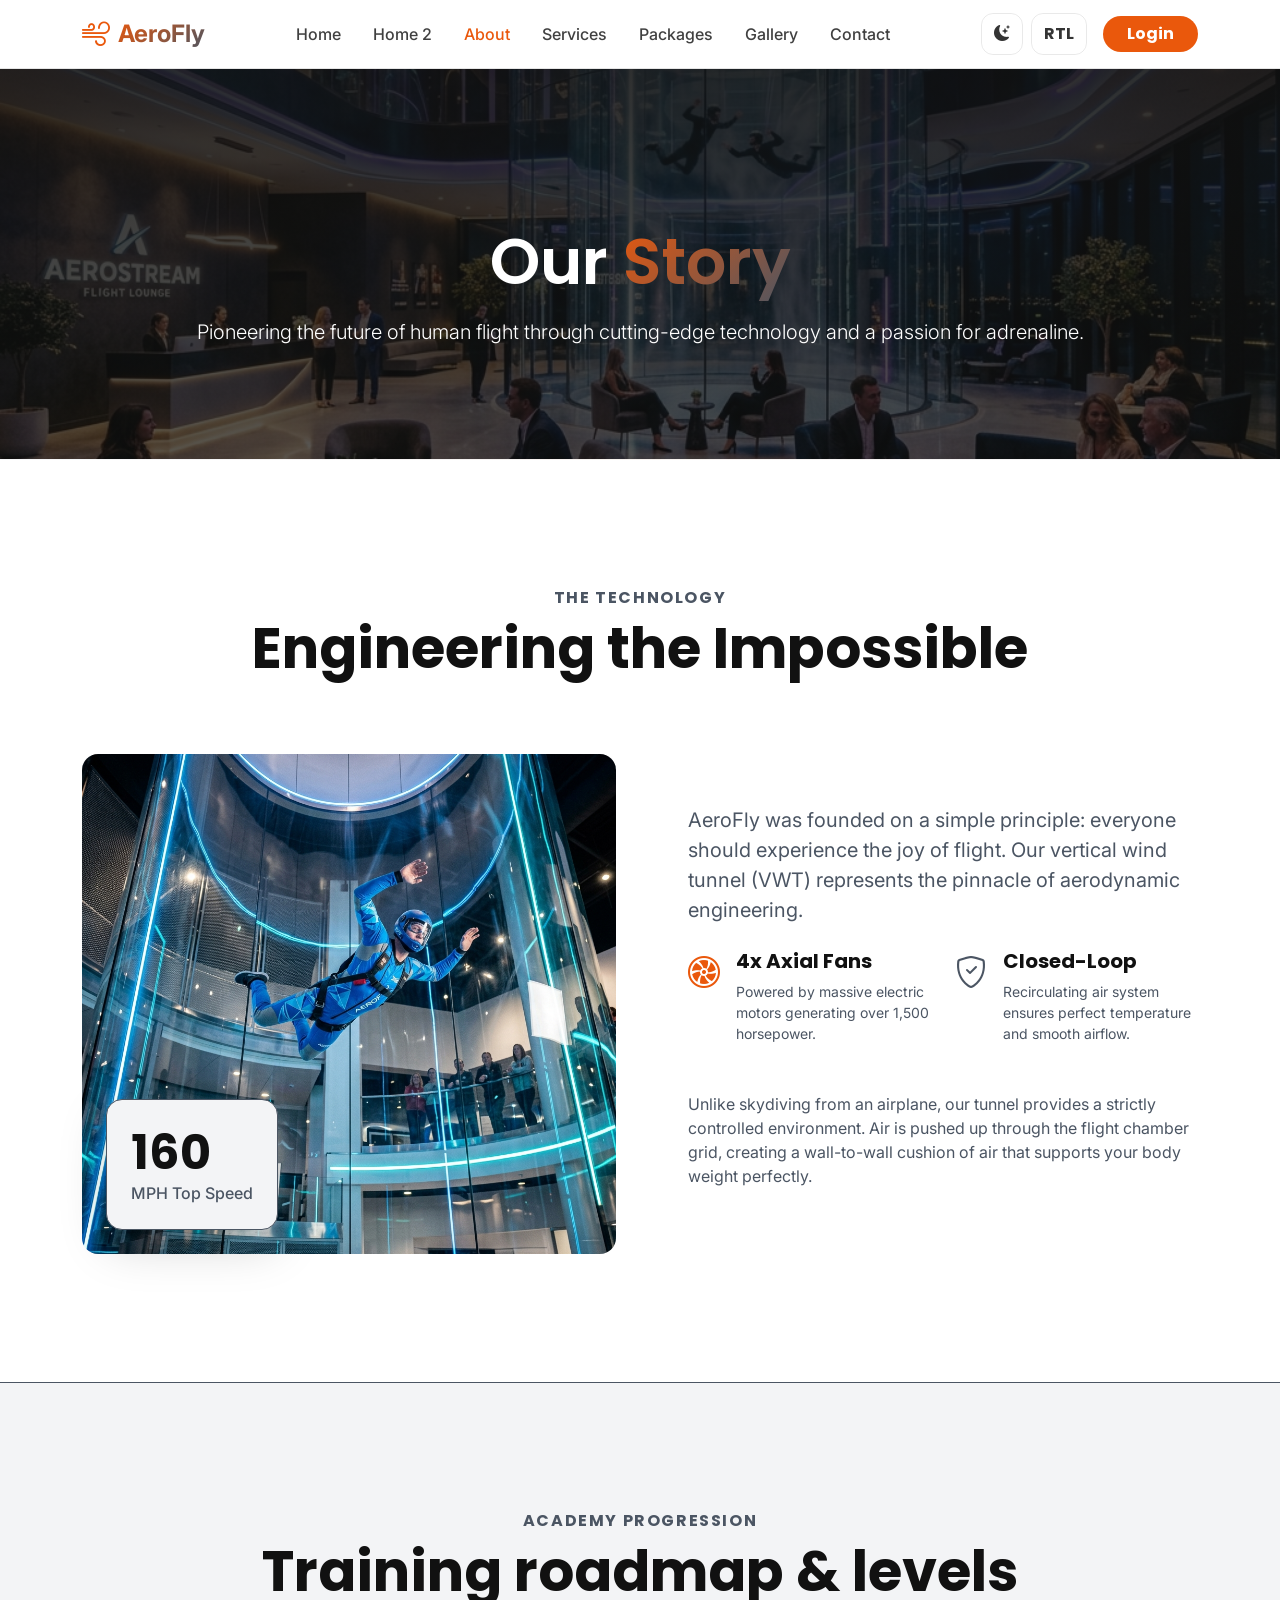
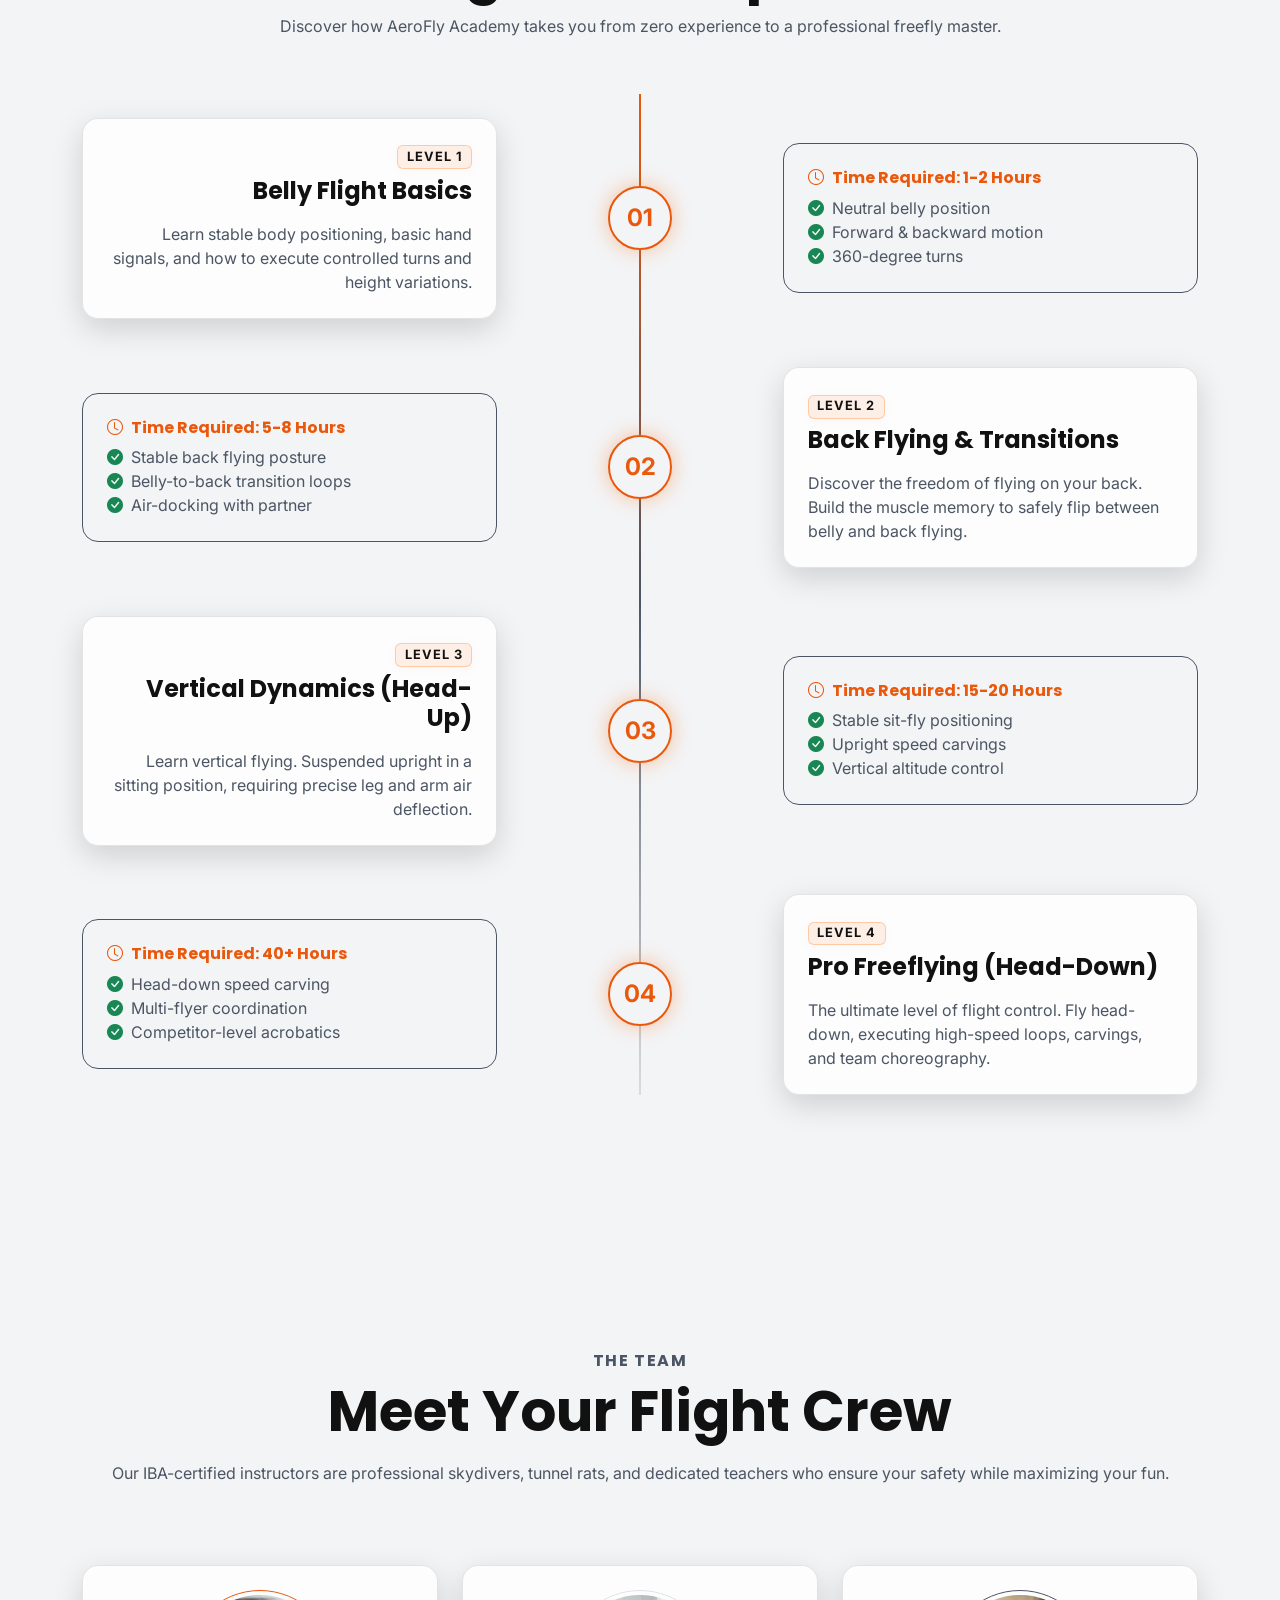
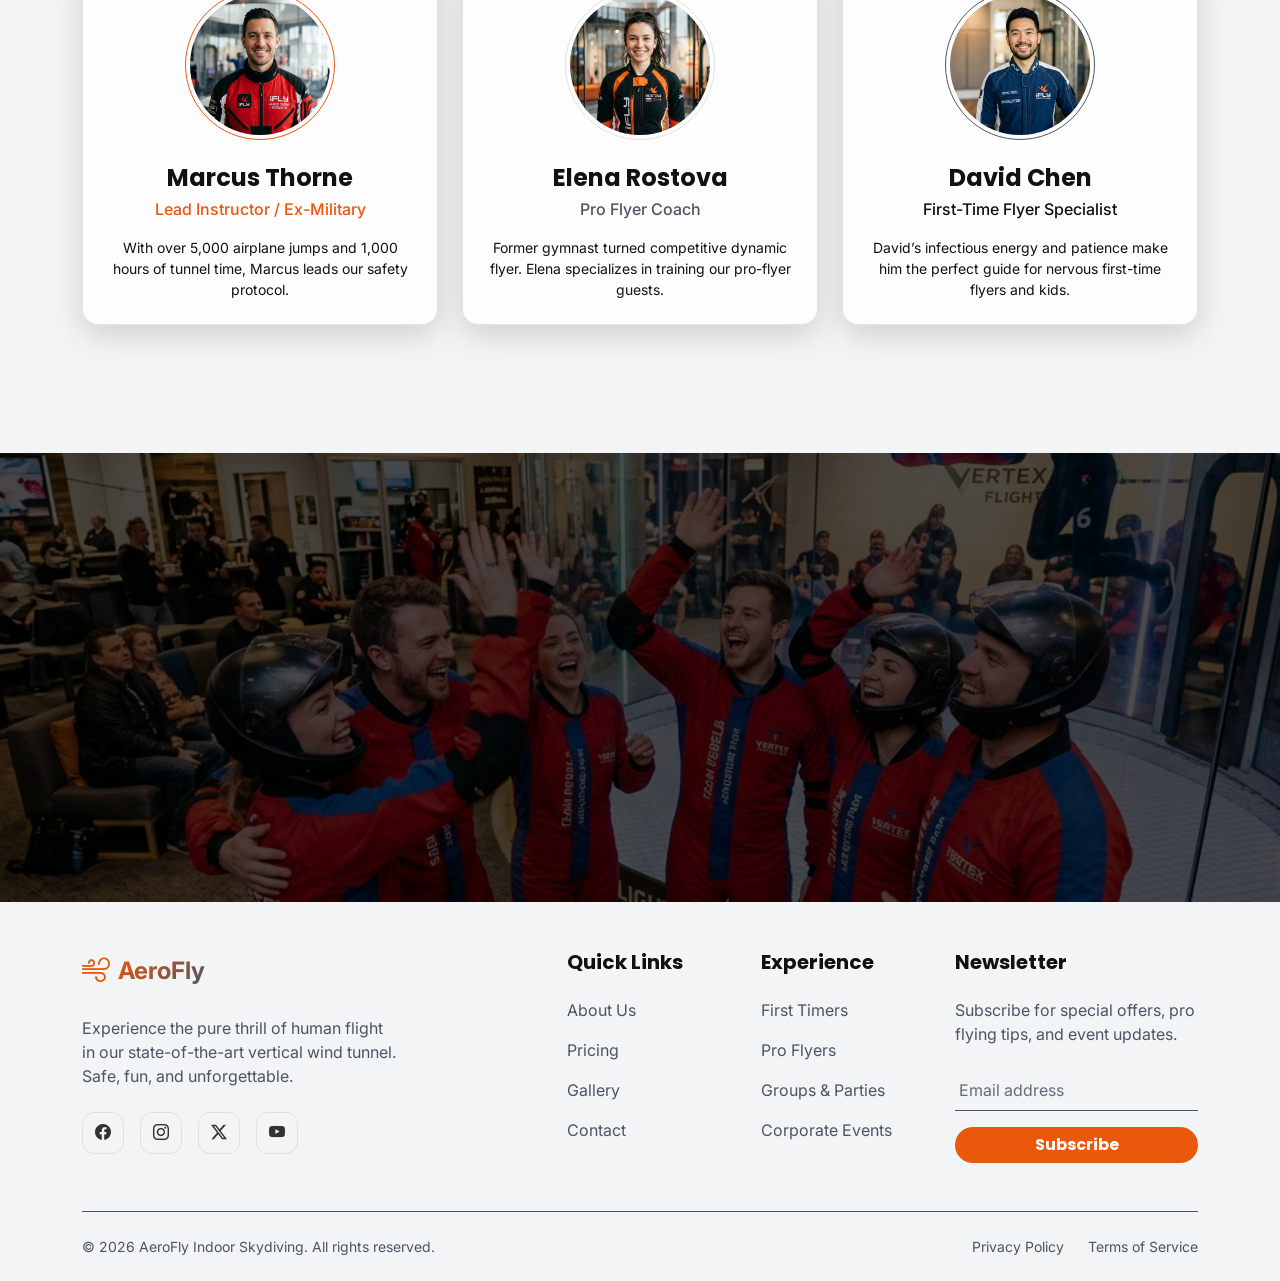
==== about.html @ 1580b475 "70centcreatedintcorrectionspend" ====
<!DOCTYPE html>
<html lang="en" data-theme="light">
<head>
    <!-- Immediate Theme & Direction Initialization to prevent Flash/Layout Shift -->
    <script>
        (function() {
            const savedTheme = localStorage.getItem('theme') || 'light';
            document.documentElement.setAttribute('data-theme', savedTheme);
            const savedDir = localStorage.getItem('dir');
            if (savedDir === 'rtl') {
                document.documentElement.setAttribute('dir', 'rtl');
            } else {
                document.documentElement.removeAttribute('dir');
            }
        })();
    </script>
    <meta charset="UTF-8">
    <meta name="viewport" content="width=device-width, initial-scale=1.0">
    <meta name="description" content="Learn about AeroFly Indoor Skydiving, our state-of-the-art vertical wind tunnel, and our world-class certified instructors.">
    <title>About Us | AeroFly Indoor Skydiving</title>
    
    <!-- Google Fonts -->
    <link rel="preconnect" href="https://fonts.googleapis.com">
    <link rel="preconnect" href="https://fonts.gstatic.com" crossorigin>
    <link href="https://fonts.googleapis.com/css2?family=Inter:wght@400;500;600&family=Poppins:wght@500;600;700;800&display=swap" rel="stylesheet">
    
    <!-- Bootstrap 5 CSS -->
    <link href="https://cdn.jsdelivr.net/npm/bootstrap@5.3.2/dist/css/bootstrap.min.css" rel="stylesheet">
    
    <!-- Bootstrap Icons -->
    <link rel="stylesheet" href="https://cdn.jsdelivr.net/npm/bootstrap-icons@1.11.1/font/bootstrap-icons.css">

    <!-- Custom CSS -->
    <link rel="stylesheet" href="assets/css/style.css">

    <!-- Favicon -->
    <link rel="icon" type="image/svg+xml" href="assets/images/favicon.svg">
</head>
<body>

    <!-- Header / Navbar -->
    <nav class="navbar navbar-expand-xl fixed-top glass-nav">
        <div class="container">
            <a class="navbar-brand d-inline-flex align-items-center text-decoration-none" href="index.html">
                <i class="bi bi-wind me-2 fs-3 text-primary"></i>
                <span class="fs-4 fw-bold text-gradient">AeroFly</span>
            </a>
            
            <div class="nav-controls d-flex order-xl-last align-items-center">
                <button id="theme-toggle" class="btn btn-icon me-2" aria-label="Toggle Theme">
                    <i class="bi bi-sun-fill"></i>
                </button>
                <button id="rtl-toggle" class="btn btn-icon me-3 fw-bold" aria-label="Toggle RTL">
                    RTL
                </button>
                <a href="login.html" class="btn btn-primary d-none d-sm-inline-flex px-4 fw-bold">Login</a>
                <button class="navbar-toggler ms-2 shadow-none border-0 px-2" type="button" data-bs-toggle="offcanvas" data-bs-target="#offcanvasNavbar" aria-controls="offcanvasNavbar">
                    <i class="bi bi-list fs-1"></i>
                </button>
            </div>

            <div class="offcanvas offcanvas-end glass-offcanvas" tabindex="-1" id="offcanvasNavbar" aria-labelledby="offcanvasNavbarLabel">
                <div class="offcanvas-header border-bottom border-dark">
                    <h5 class="offcanvas-title d-flex align-items-center" id="offcanvasNavbarLabel">
                        <i class="bi bi-wind me-2 fs-3 text-primary"></i>
                        <span class="fs-4 fw-bold text-gradient">AeroFly</span>
                    </h5>
                    <button type="button" class="btn-close shadow-none" data-bs-dismiss="offcanvas" aria-label="Close"></button>
                </div>
                <div class="offcanvas-body">
                    <ul class="navbar-nav justify-content-center flex-grow-1 pe-3">
                        <li class="nav-item mx-2"><a class="nav-link fw-medium" href="index.html">Home</a></li>
                        <li class="nav-item mx-2"><a class="nav-link fw-medium" href="home-2.html">Home 2</a></li>
                        <li class="nav-item mx-2"><a class="nav-link active fw-medium" aria-current="page" href="about.html">About</a></li>
                        <li class="nav-item mx-2"><a class="nav-link fw-medium" href="services.html">Services</a></li>
                        <li class="nav-item mx-2"><a class="nav-link fw-medium" href="pricing.html">Packages</a></li>
                        <li class="nav-item mx-2"><a class="nav-link fw-medium" href="gallery.html">Gallery</a></li>
                        <li class="nav-item mx-2"><a class="nav-link fw-medium" href="contact.html">Contact</a></li>
                        <li class="nav-item mx-2 d-sm-none mt-3">
                            <a href="login.html" class="btn btn-primary w-100">Login</a>
                        </li>
                    </ul>
                </div>
            </div>
        </div>
    </nav>

    <!-- Page Hero -->
    <section class="page-hero pt-10 pb-5 position-relative overflow-hidden">
        <div class="hero-video-wrapper">
            <div class="video-overlay" style="background: linear-gradient(180deg, rgba(17, 17, 17, 0.9) 0%, rgba(17, 17, 17, 0.7) 100%);"></div>
            <img src="assets/images/about_hero_bg.png" alt="About Us Background" class="hero-bg-img">
        </div>
        <div class="container position-relative z-1 pt-5 text-center">
            <h1 class="display-3 fw-bold mb-3">Our <span class="text-gradient">Story</span></h1>
            <p class="lead text-light-muted max-w-2xl mx-auto">Pioneering the future of human flight through cutting-edge technology and a passion for adrenaline.</p>
        </div>
    </section>

    <!-- Mission & Tech -->
    <section class="py-10">
        <div class="container">
            <div class="text-center mb-5 pb-3 reveal-up">
                <h6 class="text-secondary fw-bold text-uppercase mb-2 tracking-wide">The Technology</h6>
                <h2 class="display-4 fw-bold">Engineering the Impossible</h2>
            </div>
            <div class="row align-items-center g-5">
                <div class="col-lg-6 reveal-left">
                    <div class="position-relative">
                        <img src="assets/images/hero_wind_tunnel.png" alt="Wind Tunnel Tech" class="img-fluid rounded-4 shadow-xl w-100 object-fit-cover" style="height: 500px;">
                        <div class="position-absolute bottom-0 start-0 m-4 p-4 bg-dark border border-secondary rounded-4 shadow-lg" style="max-width: 250px;">
                            <h3 class="display-5 text-white fw-bold mb-0">160</h3>
                            <p class="mb-0 text-accent fw-medium">MPH Top Speed</p>
                        </div>
                    </div>
                </div>
                <div class="col-lg-6 ps-lg-5 reveal-right">
                    <p class="mb-4 text-light-muted fs-5">AeroFly was founded on a simple principle: everyone should experience the joy of flight. Our vertical wind tunnel (VWT) represents the pinnacle of aerodynamic engineering.</p>
                    
                    <div class="row g-4 mb-5">
                        <div class="col-sm-6">
                            <div class="d-flex align-items-start">
                                <i class="bi bi-fan fs-2 text-primary me-3"></i>
                                <div>
                                    <h5 class="fw-bold text-white mb-2">4x Axial Fans</h5>
                                    <p class="text-light-muted small mb-0">Powered by massive electric motors generating over 1,500 horsepower.</p>
                                </div>
                            </div>
                        </div>
                        <div class="col-sm-6">
                            <div class="d-flex align-items-start">
                                <i class="bi bi-shield-check fs-2 text-accent me-3"></i>
                                <div>
                                    <h5 class="fw-bold text-white mb-2">Closed-Loop</h5>
                                    <p class="text-light-muted small mb-0">Recirculating air system ensures perfect temperature and smooth airflow.</p>
                                </div>
                            </div>
                        </div>
                    </div>
                    <p class="text-light-muted">Unlike skydiving from an airplane, our tunnel provides a strictly controlled environment. Air is pushed up through the flight chamber grid, creating a wall-to-wall cushion of air that supports your body weight perfectly.</p>
                </div>
            </div>
        </div>
    </section>

    <!-- AeroFly Academy Roadmap -->
    <section id="progression-roadmap" class="py-10 bg-dark border-top border-secondary">
        <div class="container">
            <div class="text-center mb-5 pb-3 reveal-up">
                <h6 class="text-secondary fw-bold text-uppercase mb-2 tracking-wide">Academy progression</h6>
                <h2 class="display-4 fw-bold">Training roadmap & levels</h2>
                <p class="text-light-muted max-w-800 mx-auto mt-2">Discover how AeroFly Academy takes you from zero experience to a professional freefly master.</p>
            </div>
            
            <div class="timeline-roadmap mt-5">
                <!-- Level 1 -->
                <div class="row g-4 align-items-center position-relative mb-5">
                    <div class="col-md-5 order-md-1 text-md-end pe-md-5">
                        <div class="p-4 rounded-4 glass-card roadmap-card border border-secondary text-start text-md-end">
                            <span class="badge badge-accent mb-2">Level 1</span>
                            <h4 class="fw-bold text-white mb-3">Belly Flight Basics</h4>
                            <p class="text-light-muted mb-0">Learn stable body positioning, basic hand signals, and how to execute controlled turns and height variations.</p>
                        </div>
                    </div>
                    <div class="col-md-2 order-md-2 d-flex justify-content-center">
                        <div class="roadmap-step-circle rounded-circle d-flex align-items-center justify-content-center fw-bold text-primary fs-4">01</div>
                    </div>
                    <div class="col-md-5 order-md-3 ps-md-5">
                        <div class="p-4 bg-dark rounded-4 border border-secondary">
                            <h6 class="text-primary fw-bold mb-2"><i class="bi bi-clock me-2"></i>Time Required: 1-2 Hours</h6>
                            <ul class="list-unstyled mb-0 text-light-muted">
                                <li><i class="bi bi-check-circle-fill text-success me-2"></i>Neutral belly position</li>
                                <li><i class="bi bi-check-circle-fill text-success me-2"></i>Forward & backward motion</li>
                                <li><i class="bi bi-check-circle-fill text-success me-2"></i>360-degree turns</li>
                            </ul>
                        </div>
                    </div>
                </div>

                <!-- Level 2 -->
                <div class="row g-4 align-items-center position-relative mb-5">
                    <div class="col-md-5 order-md-3 ps-md-5">
                        <div class="p-4 rounded-4 glass-card roadmap-card border border-secondary">
                            <span class="badge badge-accent mb-2">Level 2</span>
                            <h4 class="fw-bold text-white mb-3">Back Flying & Transitions</h4>
                            <p class="text-light-muted mb-0">Discover the freedom of flying on your back. Build the muscle memory to safely flip between belly and back flying.</p>
                        </div>
                    </div>
                    <div class="col-md-2 order-md-2 d-flex justify-content-center">
                        <div class="roadmap-step-circle rounded-circle d-flex align-items-center justify-content-center fw-bold text-primary fs-4">02</div>
                    </div>
                    <div class="col-md-5 order-md-1 text-md-end pe-md-5">
                        <div class="p-4 bg-dark rounded-4 border border-secondary text-start">
                            <h6 class="text-primary fw-bold mb-2"><i class="bi bi-clock me-2"></i>Time Required: 5-8 Hours</h6>
                            <ul class="list-unstyled mb-0 text-light-muted">
                                <li><i class="bi bi-check-circle-fill text-success me-2"></i>Stable back flying posture</li>
                                <li><i class="bi bi-check-circle-fill text-success me-2"></i>Belly-to-back transition loops</li>
                                <li><i class="bi bi-check-circle-fill text-success me-2"></i>Air-docking with partner</li>
                            </ul>
                        </div>
                    </div>
                </div>

                <!-- Level 3 -->
                <div class="row g-4 align-items-center position-relative mb-5">
                    <div class="col-md-5 order-md-1 text-md-end pe-md-5">
                        <div class="p-4 rounded-4 glass-card roadmap-card border border-secondary text-start text-md-end">
                            <span class="badge badge-accent mb-2">Level 3</span>
                            <h4 class="fw-bold text-white mb-3">Vertical Dynamics (Head-Up)</h4>
                            <p class="text-light-muted mb-0">Learn vertical flying. Suspended upright in a sitting position, requiring precise leg and arm air deflection.</p>
                        </div>
                    </div>
                    <div class="col-md-2 order-md-2 d-flex justify-content-center">
                        <div class="roadmap-step-circle rounded-circle d-flex align-items-center justify-content-center fw-bold text-primary fs-4">03</div>
                    </div>
                    <div class="col-md-5 order-md-3 ps-md-5">
                        <div class="p-4 bg-dark rounded-4 border border-secondary">
                            <h6 class="text-primary fw-bold mb-2"><i class="bi bi-clock me-2"></i>Time Required: 15-20 Hours</h6>
                            <ul class="list-unstyled mb-0 text-light-muted">
                                <li><i class="bi bi-check-circle-fill text-success me-2"></i>Stable sit-fly positioning</li>
                                <li><i class="bi bi-check-circle-fill text-success me-2"></i>Upright speed carvings</li>
                                <li><i class="bi bi-check-circle-fill text-success me-2"></i>Vertical altitude control</li>
                            </ul>
                        </div>
                    </div>
                </div>

                <!-- Level 4 -->
                <div class="row g-4 align-items-center position-relative">
                    <div class="col-md-5 order-md-3 ps-md-5">
                        <div class="p-4 rounded-4 glass-card roadmap-card border border-secondary">
                            <span class="badge badge-accent mb-2">Level 4</span>
                            <h4 class="fw-bold text-white mb-3">Pro Freeflying (Head-Down)</h4>
                            <p class="text-light-muted mb-0">The ultimate level of flight control. Fly head-down, executing high-speed loops, carvings, and team choreography.</p>
                        </div>
                    </div>
                    <div class="col-md-2 order-md-2 d-flex justify-content-center">
                        <div class="roadmap-step-circle rounded-circle d-flex align-items-center justify-content-center fw-bold text-primary fs-4">04</div>
                    </div>
                    <div class="col-md-5 order-md-1 text-md-end pe-md-5">
                        <div class="p-4 bg-dark rounded-4 border border-secondary text-start">
                            <h6 class="text-primary fw-bold mb-2"><i class="bi bi-clock me-2"></i>Time Required: 40+ Hours</h6>
                            <ul class="list-unstyled mb-0 text-light-muted">
                                <li><i class="bi bi-check-circle-fill text-success me-2"></i>Head-down speed carving</li>
                                <li><i class="bi bi-check-circle-fill text-success me-2"></i>Multi-flyer coordination</li>
                                <li><i class="bi bi-check-circle-fill text-success me-2"></i>Competitor-level acrobatics</li>
                            </ul>
                        </div>
                    </div>
                </div>
            </div>
        </div>
    </section>

    <!-- Instructors -->
    <section class="py-10 bg-darker">
        <div class="container">
            <div class="text-center mb-5 pb-3 reveal-up">
                <h6 class="text-secondary fw-bold text-uppercase mb-2 tracking-wide">The Team</h6>
                <h2 class="display-4 fw-bold">Meet Your Flight Crew</h2>
                <p class="text-light-muted mx-auto max-w-2xl mt-3">Our IBA-certified instructors are professional skydivers, tunnel rats, and dedicated teachers who ensure your safety while maximizing your fun.</p>
            </div>
            
            <div class="row g-4">
                <!-- Team Member 1 -->
                <div class="col-md-4 reveal-up" style="transition-delay: 100ms;">
                    <div class="team-card text-center glass-card p-4 rounded-4 border-0 hover-lift h-100">
                        <div class="mb-4 overflow-hidden rounded-circle mx-auto border border-primary p-1" style="width: 150px; height: 150px;">
                            <img src="assets/images/crew_marcus.png" alt="Instructor Marcus Thorne" class="img-fluid rounded-circle w-100 h-100 object-fit-cover">
                        </div>
                        <h4 class="fw-bold text-white mb-1">Marcus Thorne</h4>
                        <p class="text-primary mb-3 fw-medium">Lead Instructor / Ex-Military</p>
                        <p class="text-light-muted small mb-0">With over 5,000 airplane jumps and 1,000 hours of tunnel time, Marcus leads our safety protocol.</p>
                    </div>
                </div>
                <!-- Team Member 2 -->
                <div class="col-md-4 reveal-up" style="transition-delay: 200ms;">
                    <div class="team-card text-center glass-card p-4 rounded-4 border-0 hover-lift h-100">
                        <div class="mb-4 overflow-hidden rounded-circle mx-auto border border-accent p-1" style="width: 150px; height: 150px;">
                            <img src="assets/images/crew_elena.png" alt="Instructor Elena Rostova" class="img-fluid rounded-circle w-100 h-100 object-fit-cover">
                        </div>
                        <h4 class="fw-bold text-white mb-1">Elena Rostova</h4>
                        <p class="text-accent mb-3 fw-medium">Pro Flyer Coach</p>
                        <p class="text-light-muted small mb-0">Former gymnast turned competitive dynamic flyer. Elena specializes in training our pro-flyer guests.</p>
                    </div>
                </div>
                <!-- Team Member 3 -->
                <div class="col-md-4 reveal-up" style="transition-delay: 300ms;">
                    <div class="team-card text-center glass-card p-4 rounded-4 border-0 hover-lift h-100">
                        <div class="mb-4 overflow-hidden rounded-circle mx-auto border border-secondary p-1" style="width: 150px; height: 150px;">
                            <img src="assets/images/crew_david.png" alt="Instructor David Chen" class="img-fluid rounded-circle w-100 h-100 object-fit-cover">
                        </div>
                        <h4 class="fw-bold text-white mb-1">David Chen</h4>
                        <p class="text-secondary mb-3 fw-medium">First-Time Flyer Specialist</p>
                        <p class="text-light-muted small mb-0">David’s infectious energy and patience make him the perfect guide for nervous first-time flyers and kids.</p>
                    </div>
                </div>
            </div>
        </div>
    </section>

    <!-- Call To Action -->
    <section class="py-10 position-relative cta-section overflow-hidden">
        <div class="cta-bg-image position-absolute w-100 h-100 top-0 start-0 z-0" style="background: url('assets/images/about_cta_bg.png') center/cover no-repeat; filter: brightness(0.3);"></div>
        <div class="container position-relative z-1 text-center reveal-up">
            <h2 class="display-3 fw-bold text-white mb-4">Join the AeroFly Family</h2>
            <p class="lead text-light mb-5 max-w-2xl mx-auto">Experience the ultimate adrenaline rush in a completely safe, controlled environment.</p>
            <a href="pricing.html" class="btn btn-primary btn-lg px-5 py-3 fs-5 shadow-glow fw-bold rounded-pill">See Packages & Pricing</a>
        </div>
    </section>

    <!-- Footer -->
    <footer class="bg-darker pt-10 pb-4 position-relative z-1">
        <div class="container">
            <div class="row g-5 mb-5">
                <div class="col-lg-4">
                    <a class="navbar-brand d-inline-flex align-items-center text-decoration-none mb-4" href="index.html">
                        <i class="bi bi-wind me-2 fs-3 text-primary"></i>
                        <span class="fs-4 fw-bold text-gradient">AeroFly</span>
                    </a>
                    <p class="text-light-muted mb-4 pe-lg-4">Experience the pure thrill of human flight in our state-of-the-art vertical wind tunnel. Safe, fun, and unforgettable.</p>
                    <div class="d-flex gap-3">
                        <a href="#" class="btn btn-icon btn-outline-secondary rounded-circle text-white"><i class="bi bi-facebook"></i></a>
                        <a href="#" class="btn btn-icon btn-outline-secondary rounded-circle text-white"><i class="bi bi-instagram"></i></a>
                        <a href="#" class="btn btn-icon btn-outline-secondary rounded-circle text-white"><i class="bi bi-twitter-x"></i></a>
                        <a href="#" class="btn btn-icon btn-outline-secondary rounded-circle text-white"><i class="bi bi-youtube"></i></a>
                    </div>
                </div>
                <div class="col-6 col-lg-2 offset-lg-1">
                    <h5 class="text-white fw-bold mb-4">Quick Links</h5>
                    <ul class="list-unstyled d-flex flex-column gap-3">
                        <li><a href="about.html" class="text-light-muted text-decoration-none hover-primary transition-all">About Us</a></li>
                        <li><a href="pricing.html" class="text-light-muted text-decoration-none hover-primary transition-all">Pricing</a></li>
                        <li><a href="gallery.html" class="text-light-muted text-decoration-none hover-primary transition-all">Gallery</a></li>
                        <li><a href="contact.html" class="text-light-muted text-decoration-none hover-primary transition-all">Contact</a></li>
                    </ul>
                </div>
                <div class="col-6 col-lg-2">
                    <h5 class="text-white fw-bold mb-4">Experience</h5>
                    <ul class="list-unstyled d-flex flex-column gap-3">
                        <li><a href="services.html" class="text-light-muted text-decoration-none hover-primary transition-all">First Timers</a></li>
                        <li><a href="services.html" class="text-light-muted text-decoration-none hover-primary transition-all">Pro Flyers</a></li>
                        <li><a href="services.html" class="text-light-muted text-decoration-none hover-primary transition-all">Groups & Parties</a></li>
                        <li><a href="services.html" class="text-light-muted text-decoration-none hover-primary transition-all">Corporate Events</a></li>
                    </ul>
                </div>
                <div class="col-lg-3">
                    <h5 class="fw-bold mb-4 fs-5" style="color: var(--text-main);">Newsletter</h5>
                    <p class="text-light-muted mb-4">Subscribe for special offers, pro flying tips, and event updates.</p>
                    <form class="d-flex flex-column gap-3" action="#" method="POST">
                        <input type="email" class="bg-transparent border-0 border-bottom border-secondary py-2 px-1 text-main-theme" placeholder="Email address" style="outline: none; color: var(--text-main);" required>
                        <button type="submit" class="btn btn-primary fw-bold py-2.5 w-100">Subscribe</button>
                    </form>
                </div>
            </div>
            <div class="border-top border-secondary pt-4 mt-4 d-flex flex-column flex-md-row justify-content-between align-items-center gap-3">
                <p class="text-light-muted mb-0 small">&copy; 2026 AeroFly Indoor Skydiving. All rights reserved.</p>
                <div class="d-flex gap-4 small">
                    <a href="#" class="text-light-muted text-decoration-none hover-white">Privacy Policy</a>
                    <a href="#" class="text-light-muted text-decoration-none hover-white">Terms of Service</a>
                </div>
            </div>
        </div>
    </footer>

    <!-- Bootstrap Bundle with Popper -->
    <script src="https://cdn.jsdelivr.net/npm/bootstrap@5.3.2/dist/js/bootstrap.bundle.min.js"></script>
    
    <!-- Custom JS -->
    <script src="assets/js/main.js"></script>
</body>
</html>
---- assets/css/style.css ----
/* ==========================================================================
   AeroFly - Premium Indoor Skydiving Website
   ========================================================================== */

/* --- CSS Variables & Theming --- */
:root {
    /* Base Colors - Dark Theme (Default) */
    --bg-main: #111111;
    --bg-secondary: #1a1a1a;
    --bg-tertiary: #2a2a2a;

    /* Brand Colors */
    --primary: #f97316;
    /* Action Orange */
    --primary-rgb: 249, 115, 22;
    --secondary: #6b7280;
    /* Cool Gray */
    --secondary-rgb: 107, 114, 128;

    /* Status Colors */
    --success: #22c55e;
    --warning: #eab308;
    --error: #ef4444;

    /* Text Colors */
    --text-main: #ffffff;
    --text-muted: #cbd5e1;
    --text-inverse: #111111;

    /* UI Elements */
    --border-color: rgba(255, 255, 255, 0.15);
    --glass-bg: rgba(30, 30, 30, 0.85);
    --glass-border: rgba(255, 255, 255, 0.1);

    /* Shadows */
    --shadow-glow: 0 0 20px rgba(249, 115, 22, 0.4);
    --shadow-glow-secondary: 0 0 20px rgba(107, 114, 128, 0.4);

    /* Typography */
    --font-heading: 'Poppins', sans-serif;
    --font-body: 'Inter', sans-serif;
}

[data-theme="light"] {
    --bg-main: #ffffff;
    --bg-secondary: #f3f4f6;
    --bg-tertiary: #e5e7eb;

    --primary: #ea580c;
    --secondary: #4b5563;

    --text-main: #111111;
    --text-muted: #4b5563;
    --text-inverse: #ffffff;

    --border-color: rgba(0, 0, 0, 0.1);
    --glass-bg: rgba(255, 255, 255, 0.8);
    --glass-border: rgba(0, 0, 0, 0.05);
}

/* --- Global Styles --- */
html {
    scroll-behavior: smooth;
    scroll-padding-top: 80px;
    /* Offset for fixed header */
}

body {
    font-family: var(--font-body);
    background-color: var(--bg-main);
    color: var(--text-main);
    overflow-x: hidden;
    transition: background-color 0.3s ease, color 0.3s ease;
}

h1,
h2,
h3,
h4,
h5,
h6,
.display-1,
.display-2,
.display-3,
.display-4,
.display-5,
.display-6 {
    font-family: var(--font-heading);
}

h1.fw-bold,
.h1.fw-bold,
h1,
.h1 {
    font-weight: 600 !important;
}

.text-light-muted,
.text-muted {
    color: var(--text-muted) !important;
}

.text-accent {
    color: var(--secondary) !important;
}

/* mapped to secondary for compatibility */
.text-primary {
    color: var(--primary) !important;
}

.text-secondary {
    color: var(--secondary) !important;
}

.bg-primary {
    background-color: var(--primary) !important;
}

.bg-secondary {
    background-color: var(--secondary) !important;
}

.border-primary {
    border-color: var(--primary) !important;
}

.border-secondary {
    border-color: var(--secondary) !important;
}

.bg-darker {
    background-color: var(--bg-secondary) !important;
}

/* Custom Utilities */
.tracking-wide {
    letter-spacing: 0.1em;
}

.max-w-800 {
    max-width: 800px;
}

.py-10 {
    padding-top: 5rem;
    padding-bottom: 5rem;
}

@media (min-width: 992px) {
    .py-10 {
        padding-top: 8rem;
        padding-bottom: 8rem;
    }
}

.transition-all {
    transition: all 0.3s ease;
}

.cursor-pointer {
    cursor: pointer;
}

/* Gradients & Glows */
.text-gradient {
    background: linear-gradient(135deg, var(--primary), var(--secondary));
    -webkit-background-clip: text;
    -webkit-text-fill-color: transparent;
    background-clip: text;
}

.bg-primary-alpha {
    background-color: rgba(var(--primary-rgb), 0.1);
}

.bg-accent-alpha {
    background-color: rgba(var(--secondary-rgb), 0.1);
}

/* mapped to secondary */
.bg-secondary-alpha {
    background-color: rgba(var(--secondary-rgb), 0.1);
}

.bg-light-alpha {
    background-color: rgba(255, 255, 255, 0.1);
}

.border-accent-glow {
    border: 1px solid rgba(var(--secondary-rgb), 0.2);
    box-shadow: inset 0 0 20px rgba(var(--secondary-rgb), 0.05);
}

.shadow-glow {
    box-shadow: var(--shadow-glow);
}

.shadow-glow:hover {
    box-shadow: 0 0 30px rgba(var(--primary-rgb), 0.6);
}

.shadow-glow-secondary {
    box-shadow: var(--shadow-glow-secondary);
}

.glow-orb {
    position: absolute;
    width: 300px;
    height: 300px;
    background: var(--primary);
    filter: blur(100px);
    opacity: 0.15;
    border-radius: 50%;
    z-index: 0;
    pointer-events: none;
}

/* Glassmorphism */
.glass-card {
    background: var(--glass-bg);
    backdrop-filter: blur(12px);
    -webkit-backdrop-filter: blur(12px);
    border: 1px solid var(--border-color) !important;
    box-shadow: 0 10px 30px rgba(0, 0, 0, 0.15);
}

.glass-nav {
    background: var(--bg-main) !important;
    border-bottom: 1px solid var(--border-color);
    padding: 0.5rem 0 !important;
    z-index: 1030;
}

.glass-nav.scrolled {
    box-shadow: 0 4px 30px rgba(0, 0, 0, 0.1);
}

.navbar-brand {
    color: var(--text-main) !important;
}

.navbar-brand .brand-icon {
    color: var(--primary) !important;
}

.glass-offcanvas {
    background: var(--bg-main) !important;
    backdrop-filter: blur(15px);
    -webkit-backdrop-filter: blur(15px);
    border-left: 1px solid rgba(128, 128, 128, 0.1);
}

/* Animations */
.hover-lift {
    transition: transform 0.3s ease, box-shadow 0.3s ease;
}

.hover-lift:hover {
    transform: translateY(-5px);
    box-shadow: 0 10px 30px rgba(0, 0, 0, 0.2);
}

.reveal-up,
.reveal-left,
.reveal-right {
    opacity: 0;
    visibility: hidden;
    transition: all 0.8s cubic-bezier(0.5, 0, 0, 1);
}

.reveal-up {
    transform: translateY(40px);
}

.reveal-left {
    transform: translateX(-40px);
}

.reveal-right {
    transform: translateX(40px);
}

.reveal-up.active,
.reveal-left.active,
.reveal-right.active {
    opacity: 1;
    visibility: visible;
    transform: translate(0);
}

/* --- Components --- */

/* Buttons */
.btn {
    font-family: var(--font-heading);
    border-radius: 50rem;
    transition: all 0.3s ease;
}

.btn:hover {
    transform: translateY(-2px);
    box-shadow: 0 8px 20px rgba(0, 0, 0, 0.25);
}

.btn-primary {
    background: var(--primary);
    border: none;
    color: var(--bg-main);
}

.btn-primary:hover {
    background: var(--text-main);
    color: var(--bg-main);
    box-shadow: var(--shadow-glow);
}

.btn-secondary {
    background: var(--secondary);
    border: none;
    color: var(--bg-main);
}

.btn-secondary:hover {
    background: var(--text-main);
    color: var(--bg-main);
    box-shadow: var(--shadow-glow-secondary);
}

.btn-outline-primary {
    border: 2px solid var(--primary) !important;
    color: var(--primary) !important;
    background-color: transparent !important;
}

.btn-outline-primary:hover {
    background-color: var(--primary) !important;
    color: var(--bg-main) !important;
    box-shadow: var(--shadow-glow) !important;
}

.btn-outline-light:hover {
    background: var(--primary) !important;
    border-color: var(--primary) !important;
    color: var(--bg-main) !important;
    box-shadow: var(--shadow-glow);
}

.btn-outline-secondary:hover {
    border-color: var(--primary) !important;
    background-color: rgba(var(--primary-rgb), 0.1) !important;
    color: var(--primary) !important;
}

/* Theme/RTL Icon Toggle Buttons */
.btn-icon {
    color: var(--text-main) !important;
    opacity: 0.85;
    background: transparent;
    border: 1px solid var(--border-color) !important;
    display: inline-flex;
    align-items: center;
    justify-content: center;
    padding: 0.5rem 0.75rem;
    border-radius: 0.75rem !important;
    /* Premium rounded corner matching other UI controls */
}

.btn-icon:hover {
    opacity: 1;
    color: var(--primary) !important;
    border-color: var(--primary) !important;
    background-color: rgba(var(--primary-rgb), 0.1) !important;
    box-shadow: 0 4px 12px rgba(var(--primary-rgb), 0.15);
}

.badge-accent {
    background-color: rgba(var(--primary-rgb), 0.1) !important;
    color: var(--primary) !important;
    border: 1px solid rgba(var(--primary-rgb), 0.3) !important;
    text-transform: uppercase;
    letter-spacing: 0.08em;
    font-size: 0.8rem;
    box-shadow: 0 2px 10px rgba(var(--primary-rgb), 0.05);
}

/* Navigation */
.navbar-nav .nav-link {
    color: var(--text-main) !important;
    font-weight: 600;
    opacity: 0.8;
    transition: all 0.3s ease;
}

.navbar-nav .nav-link:hover,
.navbar-nav .nav-link.active {
    color: var(--primary) !important;
    opacity: 1;
}

@media (min-width: 1200px) {
    .navbar .dropdown:hover .dropdown-menu {
        display: block;
        margin-top: 0;
    }
}

/* Step Numbers */
.step-num {
    background-color: var(--primary) !important;
    color: var(--bg-main) !important;
    border: 1px solid var(--primary) !important;
    font-weight: 700 !important;
}

/* Hero Section */
.hero-section {
    position: relative;
    min-height: 100vh;
    padding-top: 80px;
    overflow: hidden;
}

.hero-video-wrapper {
    position: absolute;
    top: 0;
    left: 0;
    width: 100%;
    height: 100%;
    z-index: 0;
}

.hero-bg-img {
    width: 100%;
    height: 100%;
    object-fit: cover;
    object-position: center;
}

.video-overlay {
    position: absolute;
    top: 0;
    left: 0;
    width: 100%;
    height: 100%;
    background: linear-gradient(90deg, rgba(17, 17, 17, 0.95) 0%, rgba(17, 17, 17, 0.7) 50%, rgba(17, 17, 17, 0.4) 100%);
    z-index: 1;
}

/* Timeline */
.process-timeline::before {
    content: '';
    position: absolute;
    top: 50%;
    left: 10%;
    right: 10%;
    height: 2px;
    background: rgba(var(--primary-rgb), 0.2);
    z-index: 0;
    transform: translateY(-50%);
}

@media (max-width: 991px) {
    .process-timeline::before {
        display: none;
    }
}

/* Pricing */
.pricing-features li {
    font-size: 1rem;
}

/* Video Cards */
.video-card {
    position: relative;
    overflow: hidden;
}

.video-card .video-overlay {
    background: linear-gradient(180deg, rgba(17, 17, 17, 0.3) 0%, rgba(17, 17, 17, 0.75) 100%) !important;
    display: flex !important;
    align-items: center !important;
    justify-content: center !important;
    top: 0 !important;
    left: 0 !important;
    transform: none !important;
    width: 100% !important;
    height: 100% !important;
    z-index: 1 !important;
    transition: background 0.3s ease;
}

.video-card:hover .video-overlay {
    background: linear-gradient(180deg, rgba(17, 17, 17, 0.5) 0%, rgba(17, 17, 17, 0.85) 100%) !important;
}

.video-card .video-info {
    position: absolute;
    bottom: 0;
    left: 0;
    width: 100%;
    padding: 1.5rem;
    z-index: 2 !important;
    /* Force text on top of the overlay */
}

/* Ensure the text is always white/light and highly visible in all modes */
.video-card .video-info h4,
.video-card .video-info .text-white {
    color: #ffffff !important;
    text-shadow: 0 2px 6px rgba(0, 0, 0, 0.8);
}

.video-card .video-info p,
.video-card .video-info span,
.video-card .video-info .text-accent {
    color: var(--primary) !important;
    /* Force a bright orange color so it stands out */
    text-shadow: 0 2px 6px rgba(0, 0, 0, 0.8);
    font-weight: 600 !important;
}

.video-card .play-btn {
    width: 70px;
    height: 70px;
    border-radius: 50%;
    background-color: var(--primary) !important;
    color: #ffffff !important;
    display: flex;
    align-items: center;
    justify-content: center;
    box-shadow: var(--shadow-glow);
    transition: all 0.3s ease;
    margin: auto;
}

.video-card:hover .play-btn {
    transform: scale(1.1);
    background-color: #ffffff !important;
    color: var(--primary) !important;
    box-shadow: 0 0 25px rgba(255, 255, 255, 0.6);
}

.video-card img {
    transition: transform 0.5s ease;
}

.video-card:hover img {
    transform: scale(1.05);
}

/* Gallery */
.gallery-item:hover img {
    transform: scale(1.1) !important;
}

.gallery-item:hover .gallery-overlay {
    opacity: 1 !important;
}

/* Accordion */
.custom-accordion .accordion-button::after {
    filter: invert(1);
    transition: all 0.3s ease;
}

.custom-accordion .accordion-button:not(.collapsed)::after {
    background-image: url("data:image/svg+xml,%3csvg xmlns='http://www.w3.org/2000/svg' viewBox='0 0 16 16' fill='%23f97316'%3e%3cpath fill-rule='evenodd' d='M1.646 4.646a.5.5 0 0 1 .708 0L8 10.293l5.646-5.647a.5.5 0 0 1 .708.708l-6 6a.5.5 0 0 1-.708 0l-6-6a.5.5 0 0 1 0-.708z'/%3e%3c/svg%3e");
}

/* Form Focus */
.form-focus-glow:focus-within {
    border-color: var(--primary) !important;
    box-shadow: 0 0 10px rgba(var(--primary-rgb), 0.2);
}

/* Hover Utilities */
.hover-text-primary:hover {
    color: var(--primary) !important;
}

.hover-text-white:hover {
    color: var(--text-main) !important;
}

.hover-bg-primary:hover {
    background-color: var(--primary) !important;
    border-color: var(--primary) !important;
}

/* RTL Support */
html[dir="rtl"] {
    text-align: right;
}

html[dir="rtl"] .reveal-left {
    transform: translateX(40px);
}

html[dir="rtl"] .reveal-right {
    transform: translateX(-40px);
}

html[dir="rtl"] .video-overlay {
    background: linear-gradient(-90deg, var(--bg-main) 0%, rgba(17, 17, 17, 0.8) 50%, rgba(17, 17, 17, 0.4) 100%);
}

/* Responsive adjustments */
@media (max-width: 768px) {
    .display-1 {
        font-size: 3rem;
    }

    .display-3 {
        font-size: 2.5rem;
    }

    .display-4 {
        font-size: 2rem;
    }
}

/* Global Form Input Placeholder Styling */
.form-control::-webkit-input-placeholder {
    color: var(--text-muted) !important;
    opacity: 0.85 !important;
}

.form-control::-moz-placeholder {
    color: var(--text-muted) !important;
    opacity: 0.85 !important;
}

.form-control:-ms-input-placeholder {
    color: var(--text-muted) !important;
    opacity: 0.85 !important;
}

.form-control::placeholder {
    color: var(--text-muted) !important;
    opacity: 0.85 !important;
}

input::-webkit-input-placeholder,
textarea::-webkit-input-placeholder {
    color: var(--text-muted) !important;
    opacity: 0.85 !important;
}

input::-moz-placeholder,
textarea::-moz-placeholder {
    color: var(--text-muted) !important;
    opacity: 0.85 !important;
}

input:-ms-input-placeholder,
textarea:-ms-input-placeholder {
    color: var(--text-muted) !important;
    opacity: 0.85 !important;
}

input::placeholder,
textarea::placeholder {
    color: var(--text-muted) !important;
    opacity: 0.85 !important;
}

.text-main-theme {
    color: var(--text-main) !important;
}

/* --- Interactive Wind Tunnel Simulator Styles --- */
.simulator-panel {
    border: 1px solid rgba(var(--primary-rgb), 0.2) !important;
    background: radial-gradient(circle at top right, rgba(var(--primary-rgb), 0.05), transparent 60%), var(--glass-bg);
}

.range-slider-custom {
    -webkit-appearance: none;
    appearance: none;
    width: 100%;
    height: 8px;
    border-radius: 5px;
    background: var(--bg-tertiary);
    outline: none;
    transition: background 0.3s ease;
}

.range-slider-custom::-webkit-slider-thumb {
    -webkit-appearance: none;
    appearance: none;
    width: 24px;
    height: 24px;
    border-radius: 50%;
    background: var(--primary);
    cursor: pointer;
    box-shadow: var(--shadow-glow);
    transition: transform 0.2s ease, background-color 0.2s ease;
}

.range-slider-custom::-webkit-slider-thumb:hover {
    transform: scale(1.2);
    background: var(--text-main);
}

.range-slider-custom::-moz-range-thumb {
    width: 24px;
    height: 24px;
    border-radius: 50%;
    background: var(--primary);
    cursor: pointer;
    border: none;
    box-shadow: var(--shadow-glow);
    transition: transform 0.2s ease, background-color 0.2s ease;
}

.range-slider-custom::-moz-range-thumb:hover {
    transform: scale(1.2);
    background: var(--text-main);
}

.wind-bar-wrapper {
    height: 12px;
    background: rgba(255, 255, 255, 0.05);
    border-radius: 6px;
    overflow: hidden;
    position: relative;
    border: 1px solid rgba(255, 255, 255, 0.1);
}

.wind-bar-fill {
    height: 100%;
    background: linear-gradient(90deg, var(--primary), #ef4444);
    width: 50%;
    transition: width 0.3s cubic-bezier(0.4, 0, 0.2, 1);
    box-shadow: 0 0 10px rgba(var(--primary-rgb), 0.5);
}

/* --- Academy Roadmap Timeline Styles --- */
.timeline-roadmap {
    position: relative;
}

.timeline-roadmap::before {
    content: '';
    position: absolute;
    top: 0;
    bottom: 0;
    left: 31px;
    width: 2px;
    background: linear-gradient(180deg, var(--primary), var(--secondary), rgba(0, 0, 0, 0.1));
    z-index: 0;
}

@media (min-width: 768px) {
    .timeline-roadmap::before {
        left: 50%;
        transform: translateX(-50%);
    }
}

.roadmap-step-circle {
    width: 64px;
    height: 64px;
    background: var(--bg-secondary);
    border: 2px solid var(--primary);
    z-index: 2;
    box-shadow: var(--shadow-glow);
}

.roadmap-card {
    transition: transform 0.3s ease, border-color 0.3s ease;
}

.roadmap-card:hover {
    transform: translateY(-5px);
    border-color: var(--primary) !important;
}

/* --- Gear Customizer Card Styles --- */
.gear-item-card {
    border: 1px solid var(--border-color);
    cursor: pointer;
    transition: all 0.3s cubic-bezier(0.4, 0, 0.2, 1);
}

.gear-item-card.active {
    border-color: var(--primary) !important;
    background: rgba(var(--primary-rgb), 0.05) !important;
    box-shadow: inset 0 0 15px rgba(var(--primary-rgb), 0.1);
}

.gear-detail-icon {
    font-size: 3rem;
    background: linear-gradient(135deg, var(--primary), var(--secondary));
    -webkit-background-clip: text;
    background-clip: text;
    -webkit-text-fill-color: transparent;
}

/* --- Page Hero Section Styling --- */
.page-hero {
    padding-top: 9rem !important;
    padding-bottom: 5rem !important;
    background: radial-gradient(circle at top, rgba(var(--primary-rgb), 0.05), transparent 70%), var(--bg-secondary) !important;
    border-bottom: 1px solid var(--border-color);
}

@media (min-width: 992px) {
    .page-hero {
        padding-top: 11rem !important;
        padding-bottom: 6rem !important;
    }
}

/* FAQ Accordion Chevron Rotation */
button:not(.collapsed) .bi-chevron-down {
    transform: rotate(180deg);
}

/* Gallery Item Styles */
.gallery-item {
    position: relative;
    overflow: hidden;
    border-radius: 16px;
    border: 1px solid var(--border-color);
    box-shadow: 0 10px 30px rgba(0, 0, 0, 0.15);
    width: 100%;
}

.gallery-item img {
    width: 100%;
    height: 100%;
    object-fit: cover;
    display: block;
    transition: transform 0.5s ease;
}

/* ==========================================================================
   Theme Text Visibility & Contrast Safety Overrides
   ========================================================================== */

/* 1. Global text and placeholder contrast adjustments for Light Mode */
[data-theme="light"] .text-white:not(.btn):not(.badge):not(.step-num):not(.roadmap-step-circle),
[data-theme="light"] .text-light:not(.btn):not(.badge):not(.step-num):not(.roadmap-step-circle),
[data-theme="light"] .text-white-50:not(.btn):not(.badge):not(.step-num):not(.roadmap-step-circle) {
    color: var(--text-main) !important;
}

[data-theme="light"] .text-light-muted:not(.btn):not(.badge):not(.step-num) {
    color: var(--text-muted) !important;
}

[data-theme="light"] .form-control:not(.bg-dark):not(.bg-darker) {
    color: var(--text-main) !important;
    background-color: var(--bg-main) !important;
}

[data-theme="light"] :not(.bg-dark):not(.page-hero):not(.hero-section):not(.cta-section):not(.table-dark) .btn-outline-light {
    border-color: var(--text-main) !important;
    color: var(--text-main) !important;
}

[data-theme="light"] :not(.bg-dark):not(.page-hero):not(.hero-section):not(.cta-section):not(.table-dark) .btn-outline-light:hover {
    background-color: var(--text-main) !important;
    color: var(--bg-main) !important;
}

/* 2. Preserve/Force dark variables inside explicitly dark sections & components in Light Mode */
/* 2. Preserve/Force dark variables inside explicitly dark sections & components in Light Mode */
[data-theme="light"] .page-hero,
[data-theme="light"] .hero-section:not(.bg-darker),
[data-theme="light"] .cta-section:has(.cta-bg-image) {
    --text-main: #ffffff;
    --text-muted: #cbd5e1;
    --border-color: rgba(255, 255, 255, 0.15);
    color: #ffffff !important;
}

/* True Light Theme color changes for originally dark elements */
[data-theme="light"] .bg-dark {
    background-color: var(--bg-secondary) !important;
    color: var(--text-main) !important;
}

[data-theme="light"] .card.bg-dark,
[data-theme="light"] .pricing-card.bg-dark,
[data-theme="light"] .service-card.bg-dark,
[data-theme="light"] .faq-section .card.bg-dark {
    background-color: var(--bg-main) !important;
    border-color: var(--border-color) !important;
    color: var(--text-main) !important;
}

[data-theme="light"] .table-dark {
    background-color: var(--bg-main) !important;
    color: var(--text-main) !important;
    border-color: var(--border-color) !important;
}

[data-theme="light"] .table-dark th,
[data-theme="light"] .table-dark td {
    background-color: var(--bg-main) !important;
    color: var(--text-main) !important;
    border-color: var(--border-color) !important;
    box-shadow: none !important;
}

[data-theme="light"] .table-dark thead.table-active,
[data-theme="light"] .table-dark thead.table-active th {
    background-color: var(--bg-secondary) !important;
    color: var(--text-main) !important;
    box-shadow: none !important;
}

[data-theme="light"] .table-dark tbody tr:hover td {
    background-color: var(--bg-secondary) !important;
    color: var(--text-main) !important;
    box-shadow: none !important;
}

[data-theme="light"] .table-dark .bg-primary-alpha {
    background-color: rgba(var(--primary-rgb), 0.15) !important;
    color: var(--text-main) !important;
    box-shadow: none !important;
}

[data-theme="light"] .table-dark td.bg-primary-alpha.text-white,
[data-theme="light"] .table-dark td.bg-primary-alpha.text-light {
    color: var(--text-main) !important;
}

[data-theme="light"] .popular-card {
    background-color: var(--bg-main) !important;
    border-color: var(--primary) !important;
    color: var(--text-main) !important;
}

[data-theme="light"] .page-hero h1:not(.text-primary):not(.text-accent):not(.text-gradient):not(.badge):not(.step-num),
[data-theme="light"] .page-hero h2:not(.text-primary):not(.text-accent):not(.text-gradient):not(.badge):not(.step-num),
[data-theme="light"] .page-hero h3:not(.text-primary):not(.text-accent):not(.text-gradient):not(.badge):not(.step-num),
[data-theme="light"] .page-hero h4:not(.text-primary):not(.text-accent):not(.text-gradient):not(.badge):not(.step-num),
[data-theme="light"] .page-hero h5:not(.text-primary):not(.text-accent):not(.text-gradient):not(.badge):not(.step-num),
[data-theme="light"] .page-hero h6:not(.text-primary):not(.text-accent):not(.text-gradient):not(.badge):not(.step-num),
[data-theme="light"] .page-hero p:not(.text-primary):not(.text-accent):not(.text-gradient):not(.badge):not(.step-num),
[data-theme="light"] .page-hero span:not(.text-primary):not(.text-accent):not(.text-gradient):not(.badge):not(.step-num),
[data-theme="light"] .page-hero li:not(.text-primary):not(.text-accent):not(.text-gradient):not(.badge):not(.step-num),
[data-theme="light"] .hero-section:not(.bg-darker) h1:not(.text-primary):not(.text-accent):not(.text-gradient):not(.badge):not(.step-num),
[data-theme="light"] .hero-section:not(.bg-darker) h2:not(.text-primary):not(.text-accent):not(.text-gradient):not(.badge):not(.step-num),
[data-theme="light"] .hero-section:not(.bg-darker) h3:not(.text-primary):not(.text-accent):not(.text-gradient):not(.badge):not(.step-num),
[data-theme="light"] .hero-section:not(.bg-darker) h4:not(.text-primary):not(.text-accent):not(.text-gradient):not(.badge):not(.step-num),
[data-theme="light"] .hero-section:not(.bg-darker) h5:not(.text-primary):not(.text-accent):not(.text-gradient):not(.badge):not(.step-num),
[data-theme="light"] .hero-section:not(.bg-darker) h6:not(.text-primary):not(.text-accent):not(.text-gradient):not(.badge):not(.step-num),
[data-theme="light"] .hero-section:not(.bg-darker) p:not(.text-primary):not(.text-accent):not(.text-gradient):not(.badge):not(.step-num),
[data-theme="light"] .hero-section:not(.bg-darker) span:not(.text-primary):not(.text-accent):not(.text-gradient):not(.badge):not(.step-num),
[data-theme="light"] .hero-section:not(.bg-darker) li:not(.text-primary):not(.text-accent):not(.text-gradient):not(.badge):not(.step-num),
[data-theme="light"] .cta-section:has(.cta-bg-image) h1:not(.text-primary):not(.text-accent):not(.text-gradient):not(.badge):not(.step-num),
[data-theme="light"] .cta-section:has(.cta-bg-image) h2:not(.text-primary):not(.text-accent):not(.text-gradient):not(.badge):not(.step-num),
[data-theme="light"] .cta-section:has(.cta-bg-image) h3:not(.text-primary):not(.text-accent):not(.text-gradient):not(.badge):not(.step-num),
[data-theme="light"] .cta-section:has(.cta-bg-image) h4:not(.text-primary):not(.text-accent):not(.text-gradient):not(.badge):not(.step-num),
[data-theme="light"] .cta-section:has(.cta-bg-image) h5:not(.text-primary):not(.text-accent):not(.text-gradient):not(.badge):not(.step-num),
[data-theme="light"] .cta-section:has(.cta-bg-image) h6:not(.text-primary):not(.text-accent):not(.text-gradient):not(.badge):not(.step-num),
[data-theme="light"] .cta-section:has(.cta-bg-image) p:not(.text-primary):not(.text-accent):not(.text-gradient):not(.badge):not(.step-num),
[data-theme="light"] .cta-section:has(.cta-bg-image) span:not(.text-primary):not(.text-accent):not(.text-gradient):not(.badge):not(.step-num),
[data-theme="light"] .cta-section:has(.cta-bg-image) li:not(.text-primary):not(.text-accent):not(.text-gradient):not(.badge):not(.step-num) {
    color: #ffffff !important;
}

[data-theme="light"] .page-hero .text-white:not(.btn):not(.badge):not(.step-num):not(.roadmap-step-circle),
[data-theme="light"] .page-hero .text-light:not(.btn):not(.badge):not(.step-num):not(.roadmap-step-circle),
[data-theme="light"] .hero-section:not(.bg-darker) .text-white:not(.btn):not(.badge):not(.step-num):not(.roadmap-step-circle),
[data-theme="light"] .hero-section:not(.bg-darker) .text-light:not(.btn):not(.badge):not(.step-num):not(.roadmap-step-circle),
[data-theme="light"] .cta-section:has(.cta-bg-image) .text-white:not(.btn):not(.badge):not(.step-num):not(.roadmap-step-circle),
[data-theme="light"] .cta-section:has(.cta-bg-image) .text-light:not(.btn):not(.badge):not(.step-num):not(.roadmap-step-circle) {
    color: #ffffff !important;
}

[data-theme="light"] .page-hero .text-light-muted,
[data-theme="light"] .hero-section:not(.bg-darker) .text-light-muted,
[data-theme="light"] .cta-section:has(.cta-bg-image) .text-light-muted {
    color: #cbd5e1 !important;
}

[data-theme="light"] .page-hero .text-white-50,
[data-theme="light"] .hero-section:not(.bg-darker) .text-white-50,
[data-theme="light"] .cta-section:has(.cta-bg-image) .text-white-50 {
    color: rgba(255, 255, 255, 0.5) !important;
}

[data-theme="light"] .page-hero a:not(.btn):not(.text-primary):not(.text-accent):not(.text-gradient),
[data-theme="light"] .hero-section:not(.bg-darker) a:not(.btn):not(.text-primary):not(.text-accent):not(.text-gradient),
[data-theme="light"] .cta-section:has(.cta-bg-image) a:not(.btn):not(.text-primary):not(.text-accent):not(.text-gradient) {
    color: #ffffff !important;
}

[data-theme="light"] .page-hero a:not(.btn):not(.text-primary):not(.text-accent):not(.text-gradient):hover,
[data-theme="light"] .hero-section:not(.bg-darker) a:not(.btn):not(.text-primary):not(.text-accent):not(.text-gradient):hover,
[data-theme="light"] .cta-section:has(.cta-bg-image) a:not(.btn):not(.text-primary):not(.text-accent):not(.text-gradient):hover {
    color: var(--primary) !important;
}

/* 3. Explicit overrides for glass-cards in Light Mode to prevent text color bleed from dark parents */
[data-theme="light"] .glass-card,
[data-theme="light"] .bg-dark .glass-card {
    --text-main: #111111;
    --text-muted: #4b5563;
    --border-color: rgba(0, 0, 0, 0.1);
    color: #111111 !important;
}

[data-theme="light"] .glass-card h1:not(.text-primary):not(.text-accent):not(.text-gradient):not(.badge):not(.step-num),
[data-theme="light"] .bg-dark .glass-card h1:not(.text-primary):not(.text-accent):not(.text-gradient):not(.badge):not(.step-num),
[data-theme="light"] .page-hero .glass-card h1:not(.text-primary):not(.text-accent):not(.text-gradient):not(.badge):not(.step-num),
[data-theme="light"] .hero-section .glass-card h1:not(.text-primary):not(.text-accent):not(.text-gradient):not(.badge):not(.step-num),
[data-theme="light"] .cta-section .glass-card h1:not(.text-primary):not(.text-accent):not(.text-gradient):not(.badge):not(.step-num),
[data-theme="light"] .table-dark .glass-card h1:not(.text-primary):not(.text-accent):not(.text-gradient):not(.badge):not(.step-num),
[data-theme="light"] .popular-card .glass-card h1:not(.text-primary):not(.text-accent):not(.text-gradient):not(.badge):not(.step-num),
[data-theme="light"] .video-card .glass-card h1:not(.text-primary):not(.text-accent):not(.text-gradient):not(.badge):not(.step-num),

[data-theme="light"] .glass-card h2:not(.text-primary):not(.text-accent):not(.text-gradient):not(.badge):not(.step-num),
[data-theme="light"] .bg-dark .glass-card h2:not(.text-primary):not(.text-accent):not(.text-gradient):not(.badge):not(.step-num),
[data-theme="light"] .page-hero .glass-card h2:not(.text-primary):not(.text-accent):not(.text-gradient):not(.badge):not(.step-num),
[data-theme="light"] .hero-section .glass-card h2:not(.text-primary):not(.text-accent):not(.text-gradient):not(.badge):not(.step-num),
[data-theme="light"] .cta-section .glass-card h2:not(.text-primary):not(.text-accent):not(.text-gradient):not(.badge):not(.step-num),
[data-theme="light"] .table-dark .glass-card h2:not(.text-primary):not(.text-accent):not(.text-gradient):not(.badge):not(.step-num),
[data-theme="light"] .popular-card .glass-card h2:not(.text-primary):not(.text-accent):not(.text-gradient):not(.badge):not(.step-num),
[data-theme="light"] .video-card .glass-card h2:not(.text-primary):not(.text-accent):not(.text-gradient):not(.badge):not(.step-num),

[data-theme="light"] .glass-card h3:not(.text-primary):not(.text-accent):not(.text-gradient):not(.badge):not(.step-num),
[data-theme="light"] .bg-dark .glass-card h3:not(.text-primary):not(.text-accent):not(.text-gradient):not(.badge):not(.step-num),
[data-theme="light"] .page-hero .glass-card h3:not(.text-primary):not(.text-accent):not(.text-gradient):not(.badge):not(.step-num),
[data-theme="light"] .hero-section .glass-card h3:not(.text-primary):not(.text-accent):not(.text-gradient):not(.badge):not(.step-num),
[data-theme="light"] .cta-section .glass-card h3:not(.text-primary):not(.text-accent):not(.text-gradient):not(.badge):not(.step-num),
[data-theme="light"] .table-dark .glass-card h3:not(.text-primary):not(.text-accent):not(.text-gradient):not(.badge):not(.step-num),
[data-theme="light"] .popular-card .glass-card h3:not(.text-primary):not(.text-accent):not(.text-gradient):not(.badge):not(.step-num),
[data-theme="light"] .video-card .glass-card h3:not(.text-primary):not(.text-accent):not(.text-gradient):not(.badge):not(.step-num),

[data-theme="light"] .glass-card h4:not(.text-primary):not(.text-accent):not(.text-gradient):not(.badge):not(.step-num),
[data-theme="light"] .bg-dark .glass-card h4:not(.text-primary):not(.text-accent):not(.text-gradient):not(.badge):not(.step-num),
[data-theme="light"] .page-hero .glass-card h4:not(.text-primary):not(.text-accent):not(.text-gradient):not(.badge):not(.step-num),
[data-theme="light"] .hero-section .glass-card h4:not(.text-primary):not(.text-accent):not(.text-gradient):not(.badge):not(.step-num),
[data-theme="light"] .cta-section .glass-card h4:not(.text-primary):not(.text-accent):not(.text-gradient):not(.badge):not(.step-num),
[data-theme="light"] .table-dark .glass-card h4:not(.text-primary):not(.text-accent):not(.text-gradient):not(.badge):not(.step-num),
[data-theme="light"] .popular-card .glass-card h4:not(.text-primary):not(.text-accent):not(.text-gradient):not(.badge):not(.step-num),
[data-theme="light"] .video-card .glass-card h4:not(.text-primary):not(.text-accent):not(.text-gradient):not(.badge):not(.step-num),

[data-theme="light"] .glass-card h5:not(.text-primary):not(.text-accent):not(.text-gradient):not(.badge):not(.step-num),
[data-theme="light"] .bg-dark .glass-card h5:not(.text-primary):not(.text-accent):not(.text-gradient):not(.badge):not(.step-num),
[data-theme="light"] .page-hero .glass-card h5:not(.text-primary):not(.text-accent):not(.text-gradient):not(.badge):not(.step-num),
[data-theme="light"] .hero-section .glass-card h5:not(.text-primary):not(.text-accent):not(.text-gradient):not(.badge):not(.step-num),
[data-theme="light"] .cta-section .glass-card h5:not(.text-primary):not(.text-accent):not(.text-gradient):not(.badge):not(.step-num),
[data-theme="light"] .table-dark .glass-card h5:not(.text-primary):not(.text-accent):not(.text-gradient):not(.badge):not(.step-num),
[data-theme="light"] .popular-card .glass-card h5:not(.text-primary):not(.text-accent):not(.text-gradient):not(.badge):not(.step-num),
[data-theme="light"] .video-card .glass-card h5:not(.text-primary):not(.text-accent):not(.text-gradient):not(.badge):not(.step-num),

[data-theme="light"] .glass-card h6:not(.text-primary):not(.text-accent):not(.text-gradient):not(.badge):not(.step-num),
[data-theme="light"] .bg-dark .glass-card h6:not(.text-primary):not(.text-accent):not(.text-gradient):not(.badge):not(.step-num),
[data-theme="light"] .page-hero .glass-card h6:not(.text-primary):not(.text-accent):not(.text-gradient):not(.badge):not(.step-num),
[data-theme="light"] .hero-section .glass-card h6:not(.text-primary):not(.text-accent):not(.text-gradient):not(.badge):not(.step-num),
[data-theme="light"] .cta-section .glass-card h6:not(.text-primary):not(.text-accent):not(.text-gradient):not(.badge):not(.step-num),
[data-theme="light"] .table-dark .glass-card h6:not(.text-primary):not(.text-accent):not(.text-gradient):not(.badge):not(.step-num),
[data-theme="light"] .popular-card .glass-card h6:not(.text-primary):not(.text-accent):not(.text-gradient):not(.badge):not(.step-num),
[data-theme="light"] .video-card .glass-card h6:not(.text-primary):not(.text-accent):not(.text-gradient):not(.badge):not(.step-num),

[data-theme="light"] .glass-card p:not(.text-primary):not(.text-accent):not(.text-gradient):not(.badge):not(.step-num),
[data-theme="light"] .bg-dark .glass-card p:not(.text-primary):not(.text-accent):not(.text-gradient):not(.badge):not(.step-num),
[data-theme="light"] .page-hero .glass-card p:not(.text-primary):not(.text-accent):not(.text-gradient):not(.badge):not(.step-num),
[data-theme="light"] .hero-section .glass-card p:not(.text-primary):not(.text-accent):not(.text-gradient):not(.badge):not(.step-num),
[data-theme="light"] .cta-section .glass-card p:not(.text-primary):not(.text-accent):not(.text-gradient):not(.badge):not(.step-num),
[data-theme="light"] .table-dark .glass-card p:not(.text-primary):not(.text-accent):not(.text-gradient):not(.badge):not(.step-num),
[data-theme="light"] .popular-card .glass-card p:not(.text-primary):not(.text-accent):not(.text-gradient):not(.badge):not(.step-num),
[data-theme="light"] .video-card .glass-card p:not(.text-primary):not(.text-accent):not(.text-gradient):not(.badge):not(.step-num),

[data-theme="light"] .glass-card span,
[data-theme="light"] .glass-card li,
[data-theme="light"] .glass-card td,
[data-theme="light"] .glass-card th,
[data-theme="light"] .glass-card div,
[data-theme="light"] .glass-card small,
[data-theme="light"] .glass-card .text-white,
[data-theme="light"] .glass-card .text-light,
[data-theme="light"] .bg-dark .glass-card span,
[data-theme="light"] .bg-dark .glass-card li,
[data-theme="light"] .bg-dark .glass-card td,
[data-theme="light"] .bg-dark .glass-card th,
[data-theme="light"] .bg-dark .glass-card div,
[data-theme="light"] .bg-dark .glass-card small,
[data-theme="light"] .bg-dark .glass-card .text-white,
[data-theme="light"] .bg-dark .glass-card .text-light {
    color: #111111 !important;
}

[data-theme="light"] .glass-card .text-light-muted:not(.btn):not(.badge):not(.step-num):not(.video-card *),
[data-theme="light"] .bg-dark .glass-card .text-light-muted:not(.btn):not(.badge):not(.step-num):not(.video-card *),
[data-theme="light"] .bg-dark .glass-card p.text-light-muted:not(.btn):not(.badge):not(.step-num):not(.video-card *),
[data-theme="light"] .page-hero .glass-card p.text-light-muted:not(.btn):not(.badge):not(.step-num):not(.video-card *),
[data-theme="light"] .hero-section .glass-card p.text-light-muted:not(.btn):not(.badge):not(.step-num):not(.video-card *),
[data-theme="light"] .cta-section .glass-card p.text-light-muted:not(.btn):not(.badge):not(.step-num):not(.video-card *),
[data-theme="light"] .table-dark .glass-card p.text-light-muted:not(.btn):not(.badge):not(.step-num):not(.video-card *),
[data-theme="light"] .popular-card .glass-card p.text-light-muted:not(.btn):not(.badge):not(.step-num):not(.video-card *),
[data-theme="light"] .video-card .glass-card p.text-light-muted:not(.btn):not(.badge):not(.step-num):not(.video-card *) {
    color: #4b5563 !important;
}
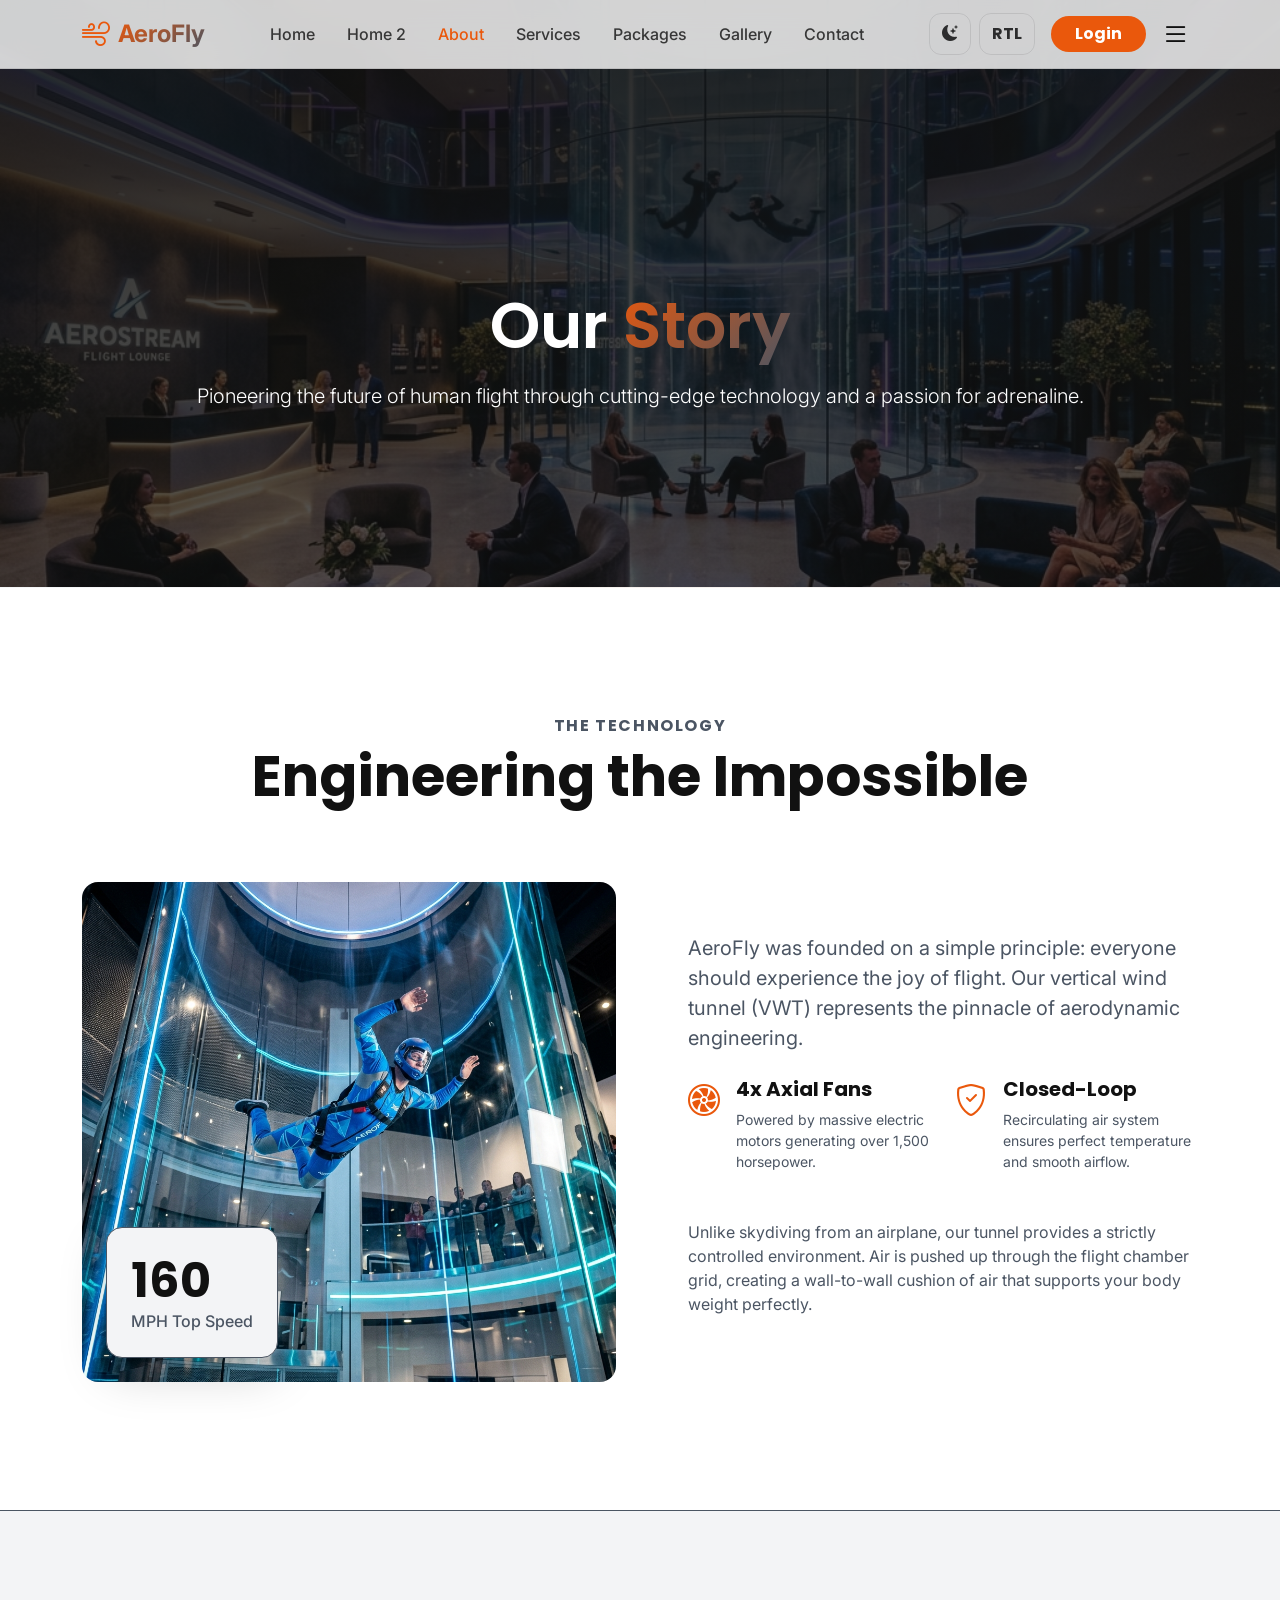
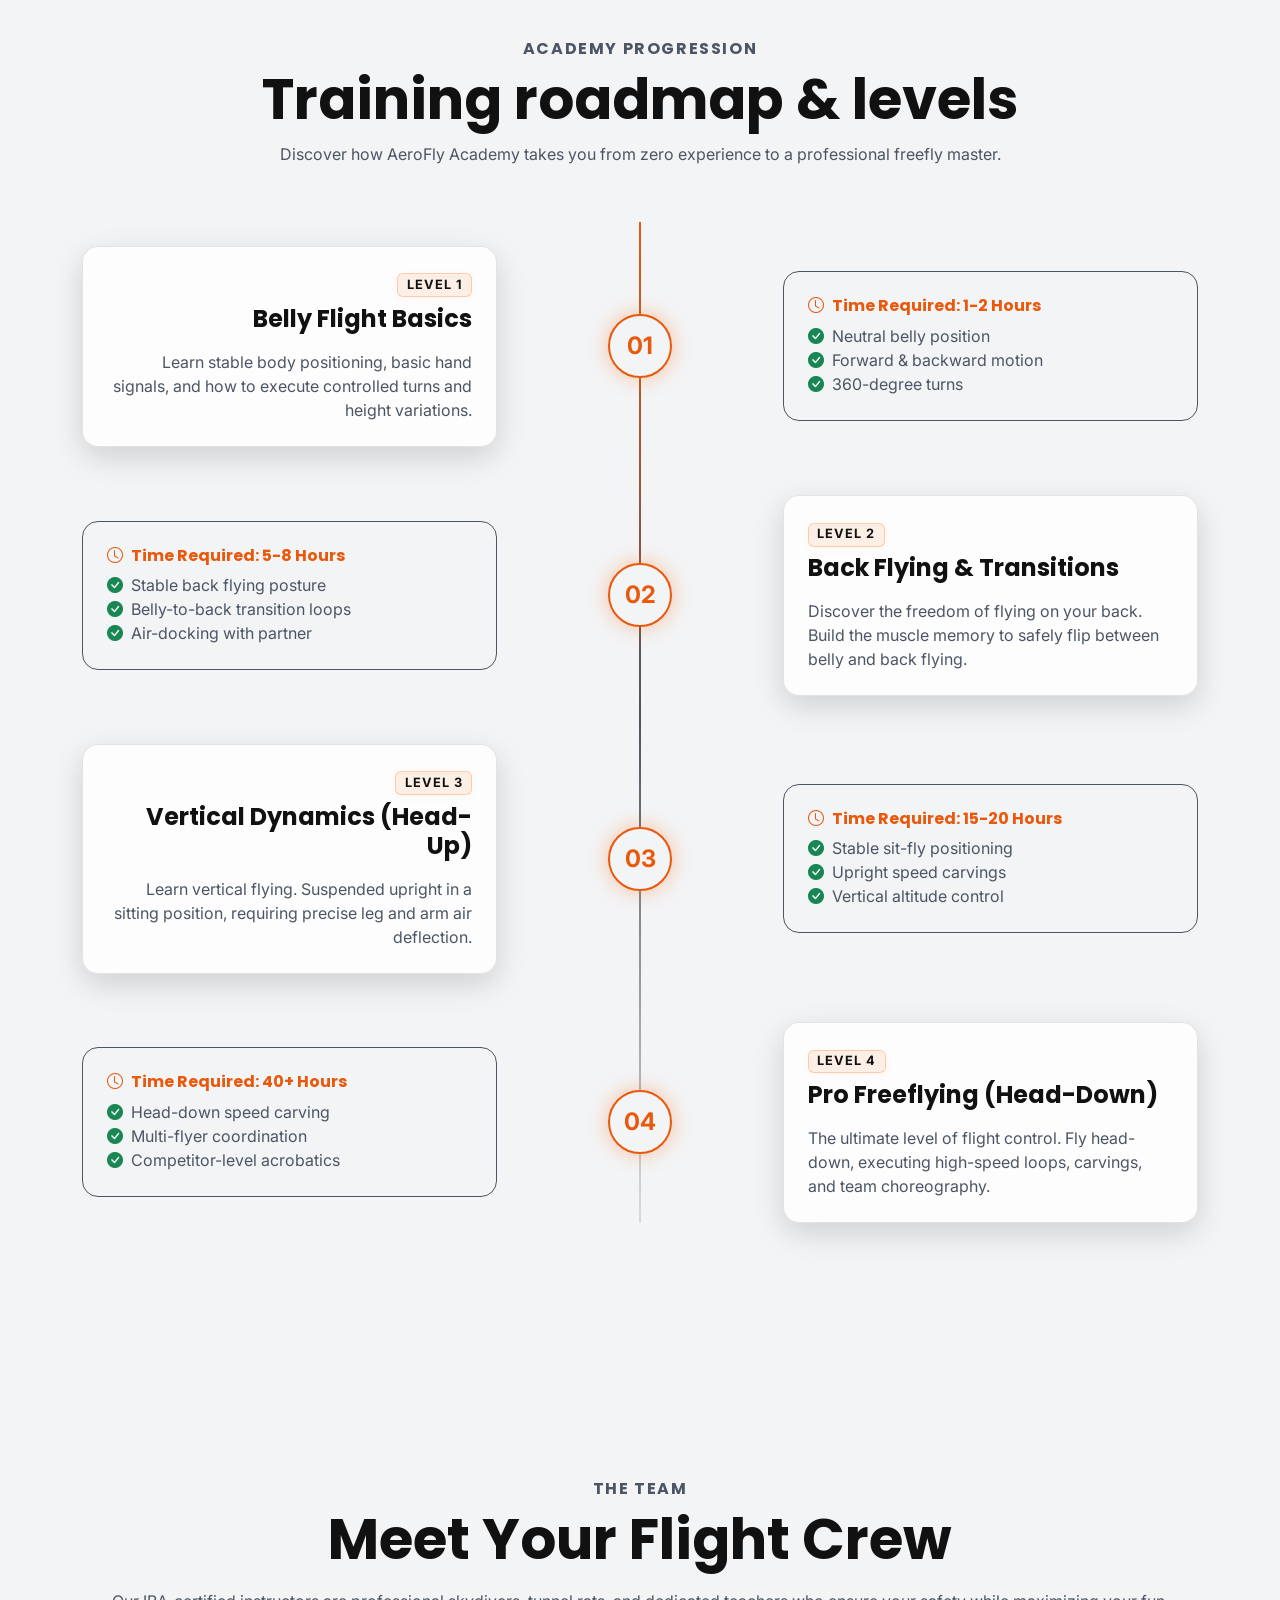
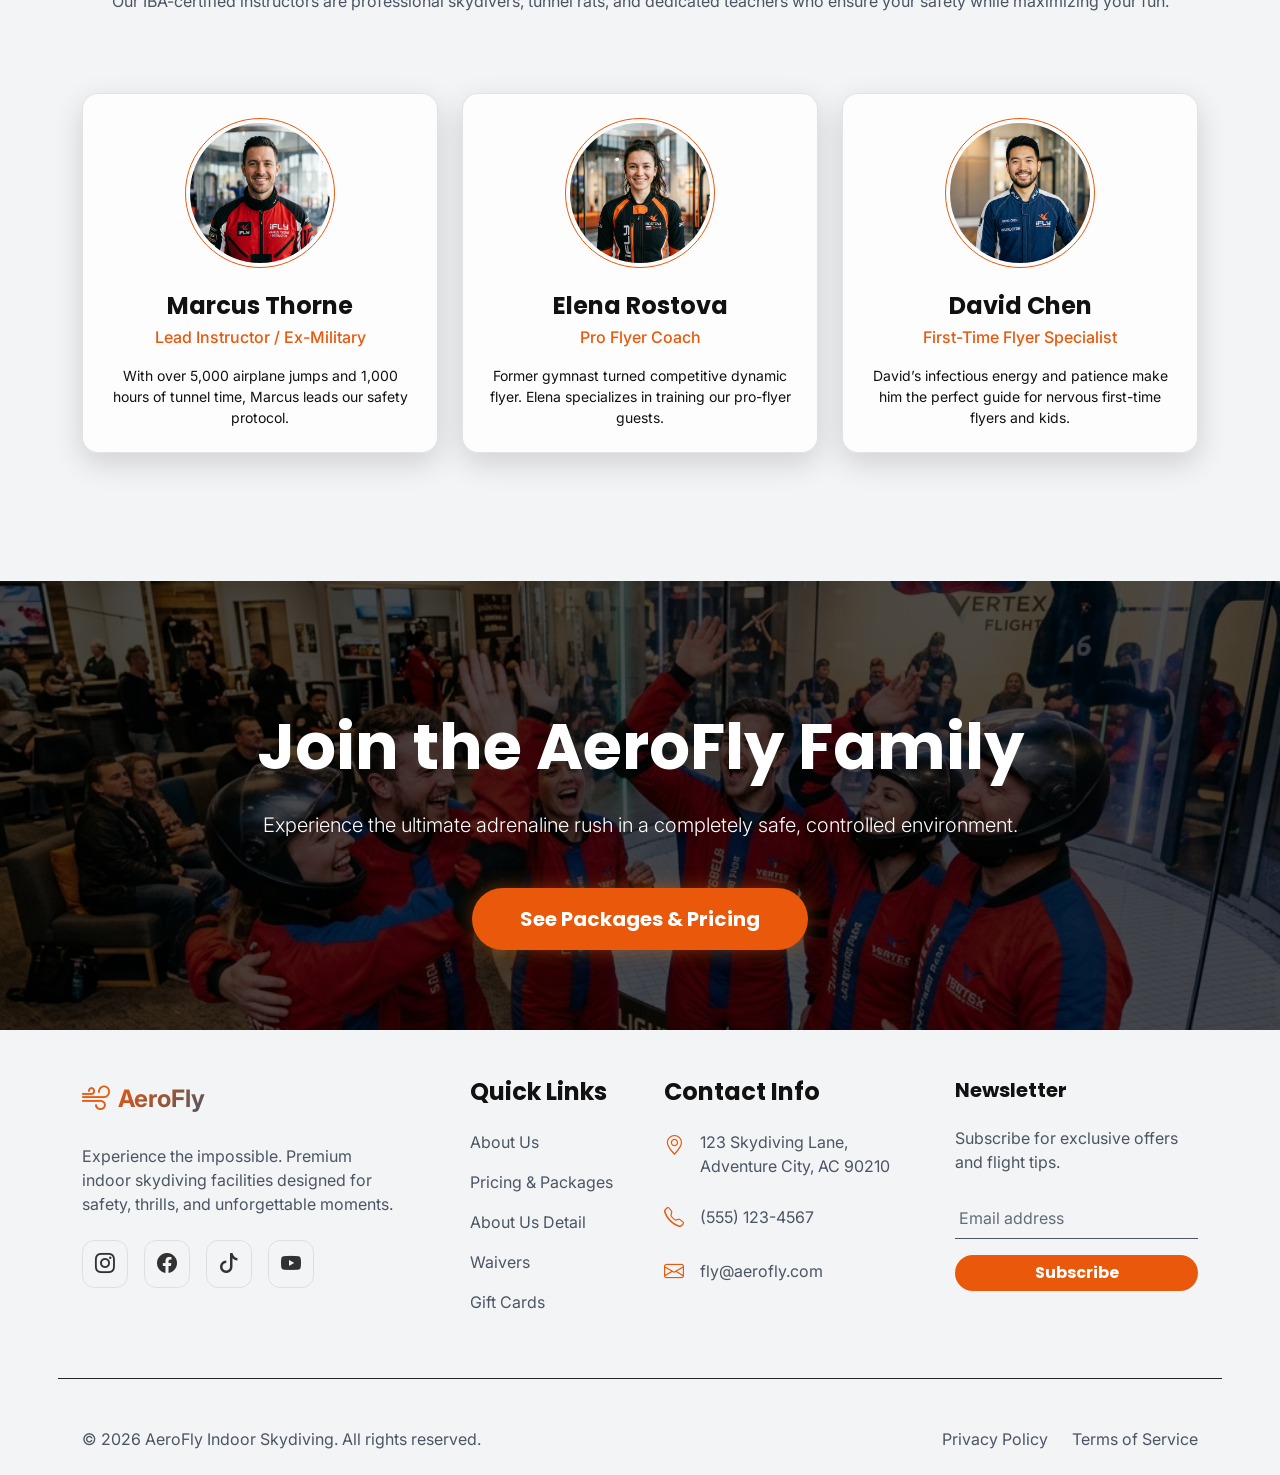
==== commit 841bc32d: "fix1corrections" ====
--- a/about.html
+++ b/about.html
@@ -55,7 +55,7 @@
                 </button>
                 <a href="login.html" class="btn btn-primary d-none d-sm-inline-flex px-4 fw-bold">Login</a>
                 <button class="navbar-toggler ms-2 shadow-none border-0 px-2" type="button" data-bs-toggle="offcanvas" data-bs-target="#offcanvasNavbar" aria-controls="offcanvasNavbar">
-                    <i class="bi bi-list fs-1"></i>
+                    <i class="bi bi-list fs-3"></i>
                 </button>
             </div>
 
@@ -129,7 +129,7 @@
                         </div>
                         <div class="col-sm-6">
                             <div class="d-flex align-items-start">
-                                <i class="bi bi-shield-check fs-2 text-accent me-3"></i>
+                                <i class="bi bi-shield-check fs-2 text-primary me-3"></i>
                                 <div>
                                     <h5 class="fw-bold text-white mb-2">Closed-Loop</h5>
                                     <p class="text-light-muted small mb-0">Recirculating air system ensures perfect temperature and smooth airflow.</p>
@@ -276,22 +276,22 @@
                 <!-- Team Member 2 -->
                 <div class="col-md-4 reveal-up" style="transition-delay: 200ms;">
                     <div class="team-card text-center glass-card p-4 rounded-4 border-0 hover-lift h-100">
-                        <div class="mb-4 overflow-hidden rounded-circle mx-auto border border-accent p-1" style="width: 150px; height: 150px;">
+                        <div class="mb-4 overflow-hidden rounded-circle mx-auto border border-primary p-1" style="width: 150px; height: 150px;">
                             <img src="assets/images/crew_elena.png" alt="Instructor Elena Rostova" class="img-fluid rounded-circle w-100 h-100 object-fit-cover">
                         </div>
                         <h4 class="fw-bold text-white mb-1">Elena Rostova</h4>
-                        <p class="text-accent mb-3 fw-medium">Pro Flyer Coach</p>
+                        <p class="text-primary mb-3 fw-medium">Pro Flyer Coach</p>
                         <p class="text-light-muted small mb-0">Former gymnast turned competitive dynamic flyer. Elena specializes in training our pro-flyer guests.</p>
                     </div>
                 </div>
                 <!-- Team Member 3 -->
                 <div class="col-md-4 reveal-up" style="transition-delay: 300ms;">
                     <div class="team-card text-center glass-card p-4 rounded-4 border-0 hover-lift h-100">
-                        <div class="mb-4 overflow-hidden rounded-circle mx-auto border border-secondary p-1" style="width: 150px; height: 150px;">
+                        <div class="mb-4 overflow-hidden rounded-circle mx-auto border border-primary p-1" style="width: 150px; height: 150px;">
                             <img src="assets/images/crew_david.png" alt="Instructor David Chen" class="img-fluid rounded-circle w-100 h-100 object-fit-cover">
                         </div>
                         <h4 class="fw-bold text-white mb-1">David Chen</h4>
-                        <p class="text-secondary mb-3 fw-medium">First-Time Flyer Specialist</p>
+                        <p class="text-primary mb-3 fw-medium">First-Time Flyer Specialist</p>
                         <p class="text-light-muted small mb-0">David’s infectious energy and patience make him the perfect guide for nervous first-time flyers and kids.</p>
                     </div>
                 </div>
@@ -310,57 +310,88 @@
     </section>
 
     <!-- Footer -->
-    <footer class="bg-darker pt-10 pb-4 position-relative z-1">
+    <footer class="bg-darker pt-10 pb-4 position-relative">
         <div class="container">
-            <div class="row g-5 mb-5">
-                <div class="col-lg-4">
+            <div class="row g-5 mb-5 pb-5 border-bottom border-dark">
+                <div class="col-lg-4 pe-xl-5">
                     <a class="navbar-brand d-inline-flex align-items-center text-decoration-none mb-4" href="index.html">
                         <i class="bi bi-wind me-2 fs-3 text-primary"></i>
                         <span class="fs-4 fw-bold text-gradient">AeroFly</span>
                     </a>
-                    <p class="text-light-muted mb-4 pe-lg-4">Experience the pure thrill of human flight in our state-of-the-art vertical wind tunnel. Safe, fun, and unforgettable.</p>
-                    <div class="d-flex gap-3">
-                        <a href="#" class="btn btn-icon btn-outline-secondary rounded-circle text-white"><i class="bi bi-facebook"></i></a>
-                        <a href="#" class="btn btn-icon btn-outline-secondary rounded-circle text-white"><i class="bi bi-instagram"></i></a>
-                        <a href="#" class="btn btn-icon btn-outline-secondary rounded-circle text-white"><i class="bi bi-twitter-x"></i></a>
-                        <a href="#" class="btn btn-icon btn-outline-secondary rounded-circle text-white"><i class="bi bi-youtube"></i></a>
-                    </div>
-                </div>
-                <div class="col-6 col-lg-2 offset-lg-1">
-                    <h5 class="text-white fw-bold mb-4">Quick Links</h5>
-                    <ul class="list-unstyled d-flex flex-column gap-3">
-                        <li><a href="about.html" class="text-light-muted text-decoration-none hover-primary transition-all">About Us</a></li>
-                        <li><a href="pricing.html" class="text-light-muted text-decoration-none hover-primary transition-all">Pricing</a></li>
-                        <li><a href="gallery.html" class="text-light-muted text-decoration-none hover-primary transition-all">Gallery</a></li>
-                        <li><a href="contact.html" class="text-light-muted text-decoration-none hover-primary transition-all">Contact</a></li>
+                    <p class="text-light-muted mb-4 fs-6">Experience the impossible. Premium indoor skydiving facilities
+                        designed for safety, thrills, and unforgettable moments.</p>
+                    <div class="social-links d-flex gap-3">
+                        <a href="#"
+                            class="btn btn-icon btn-outline-secondary rounded-circle text-white border-secondary hover-bg-primary"><i
+                                class="bi bi-instagram fs-5"></i></a>
+                        <a href="#"
+                            class="btn btn-icon btn-outline-secondary rounded-circle text-white border-secondary hover-bg-primary"><i
+                                class="bi bi-facebook fs-5"></i></a>
+                        <a href="#"
+                            class="btn btn-icon btn-outline-secondary rounded-circle text-white border-secondary hover-bg-primary"><i
+                                class="bi bi-tiktok fs-5"></i></a>
+                        <a href="#"
+                            class="btn btn-icon btn-outline-secondary rounded-circle text-white border-secondary hover-bg-primary"><i
+                                class="bi bi-youtube fs-5"></i></a>
+                    </div>
+                </div>
+                <div class="col-lg-2 col-md-4 mt-lg-5">
+                    <h5 class="text-white fw-bold mb-4 fs-4">Quick Links</h5>
+                    <ul class="list-unstyled footer-links">
+                        <li class="mb-3"><a href="index.html#about"
+                                class="text-light-muted text-decoration-none hover-text-primary transition-all">About
+                                Us</a></li>
+                        <li class="mb-3"><a href="pricing.html"
+                                class="text-light-muted text-decoration-none hover-text-primary transition-all">Pricing
+                                & Packages</a></li>
+                        <li class="mb-3"><a href="about.html"
+                                class="text-light-muted text-decoration-none hover-text-primary transition-all">About Us
+                                Detail</a></li>
+                        <li class="mb-3"><a href="#"
+                                class="text-light-muted text-decoration-none hover-text-primary transition-all">Waivers</a>
+                        </li>
+                        <li class="mb-3"><a href="#"
+                                class="text-light-muted text-decoration-none hover-text-primary transition-all">Gift
+                                Cards</a></li>
                     </ul>
                 </div>
-                <div class="col-6 col-lg-2">
-                    <h5 class="text-white fw-bold mb-4">Experience</h5>
-                    <ul class="list-unstyled d-flex flex-column gap-3">
-                        <li><a href="services.html" class="text-light-muted text-decoration-none hover-primary transition-all">First Timers</a></li>
-                        <li><a href="services.html" class="text-light-muted text-decoration-none hover-primary transition-all">Pro Flyers</a></li>
-                        <li><a href="services.html" class="text-light-muted text-decoration-none hover-primary transition-all">Groups & Parties</a></li>
-                        <li><a href="services.html" class="text-light-muted text-decoration-none hover-primary transition-all">Corporate Events</a></li>
+                <div class="col-lg-3 col-md-4 mt-lg-5">
+                    <h5 class="text-white fw-bold mb-4 fs-4">Contact Info</h5>
+                    <ul class="list-unstyled text-light-muted">
+                        <li class="mb-4 d-flex align-items-start"><i class="bi bi-geo-alt fs-5 text-primary me-3"></i>
+                            <span>123 Skydiving Lane,<br>Adventure City, AC 90210</span></li>
+                        <li class="mb-4 d-flex align-items-center"><i
+                                class="bi bi-telephone fs-5 text-primary me-3"></i> <span>(555) 123-4567</span></li>
+                        <li class="mb-4 d-flex align-items-center"><i class="bi bi-envelope fs-5 text-primary me-3"></i>
+                            <span>fly@aerofly.com</span></li>
                     </ul>
                 </div>
-                <div class="col-lg-3">
+                <div class="col-lg-3 col-md-4 mt-lg-5">
                     <h5 class="fw-bold mb-4 fs-5" style="color: var(--text-main);">Newsletter</h5>
-                    <p class="text-light-muted mb-4">Subscribe for special offers, pro flying tips, and event updates.</p>
+                    <p class="text-light-muted mb-4">Subscribe for exclusive offers and flight tips.</p>
                     <form class="d-flex flex-column gap-3" action="#" method="POST">
                         <input type="email" class="bg-transparent border-0 border-bottom border-secondary py-2 px-1 text-main-theme" placeholder="Email address" style="outline: none; color: var(--text-main);" required>
                         <button type="submit" class="btn btn-primary fw-bold py-2.5 w-100">Subscribe</button>
                     </form>
                 </div>
             </div>
-            <div class="border-top border-secondary pt-4 mt-4 d-flex flex-column flex-md-row justify-content-between align-items-center gap-3">
-                <p class="text-light-muted mb-0 small">&copy; 2026 AeroFly Indoor Skydiving. All rights reserved.</p>
-                <div class="d-flex gap-4 small">
-                    <a href="#" class="text-light-muted text-decoration-none hover-white">Privacy Policy</a>
-                    <a href="#" class="text-light-muted text-decoration-none hover-white">Terms of Service</a>
-                </div>
-            </div>
-        </div>
+
+            <div class="d-flex flex-column flex-md-row justify-content-between align-items-center">
+                <p class="text-muted mb-3 mb-md-0">&copy; 2026 AeroFly Indoor Skydiving. All rights reserved.</p>
+                <div class="d-flex gap-4">
+                    <a href="#" class="text-muted text-decoration-none hover-text-white transition-all">Privacy
+                        Policy</a>
+                    <a href="#" class="text-muted text-decoration-none hover-text-white transition-all">Terms of
+                        Service</a>
+                </div>
+            </div>
+        </div>
+        <button id="backToTop"
+            class="btn btn-primary rounded-circle shadow-glow position-fixed bottom-0 end-0 m-4 me-xl-5 mb-xl-5 d-flex align-items-center justify-content-center"
+            style="width: 50px; height: 50px; opacity: 0; pointer-events: none; transition: all 0.3s ease; z-index: 9999;"
+            aria-label="Back to top">
+            <i class="bi bi-arrow-up fs-4"></i>
+        </button>
     </footer>
 
     <!-- Bootstrap Bundle with Popper -->
--- a/assets/css/style.css
+++ b/assets/css/style.css
@@ -121,8 +121,24 @@
     background-color: var(--secondary) !important;
 }
 
+.bg-accent {
+    background-color: var(--secondary) !important;
+}
+
+.badge.bg-accent {
+    color: #ffffff !important;
+}
+
 .border-primary {
     border-color: var(--primary) !important;
+}
+
+.bg-primary-alpha {
+    background-color: rgba(var(--primary-rgb), 0.15) !important;
+}
+
+.border-primary-alpha {
+    border-color: rgba(var(--primary-rgb), 0.15) !important;
 }
 
 .border-secondary {
@@ -226,10 +242,22 @@
 }
 
 .glass-nav {
-    background: var(--bg-main) !important;
+    position: fixed !important;
+    top: 0 !important;
+    left: 0 !important;
+    right: 0 !important;
+    background: var(--glass-bg) !important;
     border-bottom: 1px solid var(--border-color);
     padding: 0.5rem 0 !important;
-    z-index: 1030;
+    z-index: 1030 !important;
+    transition: background-color 0.3s ease;
+}
+
+@media (min-width: 1200px) {
+    .glass-nav {
+        backdrop-filter: blur(15px) !important;
+        -webkit-backdrop-filter: blur(15px) !important;
+    }
 }
 
 .glass-nav.scrolled {
@@ -245,10 +273,17 @@
 }
 
 .glass-offcanvas {
-    background: var(--bg-main) !important;
-    backdrop-filter: blur(15px);
-    -webkit-backdrop-filter: blur(15px);
-    border-left: 1px solid rgba(128, 128, 128, 0.1);
+    background: transparent;
+    border: none;
+}
+
+@media (max-width: 1199.98px) {
+    .glass-offcanvas {
+        background: var(--bg-main) !important;
+        backdrop-filter: blur(15px);
+        -webkit-backdrop-filter: blur(15px);
+        border-left: 1px solid rgba(128, 128, 128, 0.1);
+    }
 }
 
 /* Animations */
@@ -310,8 +345,8 @@
 }
 
 .btn-primary:hover {
-    background: var(--text-main);
-    color: var(--bg-main);
+    background: #ffffff !important;
+    color: #111111 !important;
     box-shadow: var(--shadow-glow);
 }
 
@@ -322,9 +357,35 @@
 }
 
 .btn-secondary:hover {
-    background: var(--text-main);
-    color: var(--bg-main);
+    background: #ffffff !important;
+    color: #111111 !important;
     box-shadow: var(--shadow-glow-secondary);
+}
+
+/* Light Theme Button Hover Styles in Light Sections */
+[data-theme="light"] .btn-primary:hover {
+    background: #111111 !important;
+    color: #ffffff !important;
+}
+
+[data-theme="light"] .btn-secondary:hover {
+    background: #111111 !important;
+    color: #ffffff !important;
+}
+
+/* Light Theme Button Hover Styles in Dark Sections */
+[data-theme="light"] .page-hero .btn-primary:hover,
+[data-theme="light"] .hero-section .btn-primary:hover,
+[data-theme="light"] .cta-section .btn-primary:hover {
+    background: #ffffff !important;
+    color: #111111 !important;
+}
+
+[data-theme="light"] .page-hero .btn-secondary:hover,
+[data-theme="light"] .hero-section .btn-secondary:hover,
+[data-theme="light"] .cta-section .btn-secondary:hover {
+    background: #ffffff !important;
+    color: #111111 !important;
 }
 
 .btn-outline-primary {
@@ -581,19 +642,79 @@
 }
 
 .hover-text-white:hover {
-    color: var(--text-main) !important;
+    color: #ffffff !important;
 }
 
 .hover-bg-primary:hover {
     background-color: var(--primary) !important;
     border-color: var(--primary) !important;
-}
-
+    color: #ffffff !important;
+}
+
+/* RTL Support */
 /* RTL Support */
 html[dir="rtl"] {
     text-align: right;
 }
 
+html[dir="rtl"] .text-start {
+    text-align: right !important;
+}
+html[dir="rtl"] .text-end {
+    text-align: left !important;
+}
+@media (min-width: 576px) {
+    html[dir="rtl"] .text-sm-start {
+        text-align: right !important;
+    }
+    html[dir="rtl"] .text-sm-end {
+        text-align: left !important;
+    }
+}
+@media (min-width: 768px) {
+    html[dir="rtl"] .text-md-start {
+        text-align: right !important;
+    }
+    html[dir="rtl"] .text-md-end {
+        text-align: left !important;
+    }
+}
+@media (min-width: 992px) {
+    html[dir="rtl"] .text-lg-start {
+        text-align: right !important;
+    }
+    html[dir="rtl"] .text-lg-end {
+        text-align: left !important;
+    }
+}
+@media (min-width: 1200px) {
+    html[dir="rtl"] .text-xl-start {
+        text-align: right !important;
+    }
+    html[dir="rtl"] .text-xl-end {
+        text-align: left !important;
+    }
+}
+
+/* Offcanvas border override in RTL */
+html[dir="rtl"] .glass-offcanvas {
+    border-right: 1px solid rgba(128, 128, 128, 0.1) !important;
+    border-left: none !important;
+}
+
+/* Timeline vertical line position in RTL */
+html[dir="rtl"] .timeline-roadmap::before {
+    right: 31px;
+    left: auto;
+}
+@media (min-width: 768px) {
+    html[dir="rtl"] .timeline-roadmap::before {
+        right: 50%;
+        left: auto;
+        transform: translateX(50%);
+    }
+}
+
 html[dir="rtl"] .reveal-left {
     transform: translateX(40px);
 }
@@ -605,6 +726,69 @@
 html[dir="rtl"] .video-overlay {
     background: linear-gradient(-90deg, var(--bg-main) 0%, rgba(17, 17, 17, 0.8) 50%, rgba(17, 17, 17, 0.4) 100%);
 }
+
+/* RTL Spacing Utilities Overrides */
+html[dir="rtl"] .me-1 { margin-left: 0.25rem !important; margin-right: 0 !important; }
+html[dir="rtl"] .me-2 { margin-left: 0.5rem !important; margin-right: 0 !important; }
+html[dir="rtl"] .me-3 { margin-left: 1rem !important; margin-right: 0 !important; }
+html[dir="rtl"] .me-4 { margin-left: 1.5rem !important; margin-right: 0 !important; }
+html[dir="rtl"] .me-5 { margin-left: 3rem !important; margin-right: 0 !important; }
+
+html[dir="rtl"] .ms-1 { margin-right: 0.25rem !important; margin-left: 0 !important; }
+html[dir="rtl"] .ms-2 { margin-right: 0.5rem !important; margin-left: 0 !important; }
+html[dir="rtl"] .ms-3 { margin-right: 1rem !important; margin-left: 0 !important; }
+html[dir="rtl"] .ms-4 { margin-right: 1.5rem !important; margin-left: 0 !important; }
+html[dir="rtl"] .ms-5 { margin-right: 3rem !important; margin-left: 0 !important; }
+
+html[dir="rtl"] .pe-1 { padding-left: 0.25rem !important; padding-right: 0 !important; }
+html[dir="rtl"] .pe-2 { padding-left: 0.5rem !important; padding-right: 0 !important; }
+html[dir="rtl"] .pe-3 { padding-left: 1rem !important; padding-right: 0 !important; }
+html[dir="rtl"] .pe-4 { padding-left: 1.5rem !important; padding-right: 0 !important; }
+html[dir="rtl"] .pe-5 { padding-left: 3rem !important; padding-right: 0 !important; }
+
+html[dir="rtl"] .ps-1 { padding-right: 0.25rem !important; padding-left: 0 !important; }
+html[dir="rtl"] .ps-2 { padding-right: 0.5rem !important; padding-left: 0 !important; }
+html[dir="rtl"] .ps-3 { padding-right: 1rem !important; padding-left: 0 !important; }
+html[dir="rtl"] .ps-4 { padding-right: 1.5rem !important; padding-left: 0 !important; }
+html[dir="rtl"] .ps-5 { padding-right: 3rem !important; padding-left: 0 !important; }
+
+/* Responsive padding/margin overrides */
+@media (min-width: 768px) {
+    html[dir="rtl"] .pe-md-4 { padding-left: 1.5rem !important; padding-right: 0 !important; }
+    html[dir="rtl"] .pe-md-5 { padding-left: 3rem !important; padding-right: 0 !important; }
+    html[dir="rtl"] .ps-md-4 { padding-right: 1.5rem !important; padding-left: 0 !important; }
+    html[dir="rtl"] .ps-md-5 { padding-right: 3rem !important; padding-left: 0 !important; }
+}
+@media (min-width: 992px) {
+    html[dir="rtl"] .pe-lg-4 { padding-left: 1.5rem !important; padding-right: 0 !important; }
+    html[dir="rtl"] .pe-lg-5 { padding-left: 3rem !important; padding-right: 0 !important; }
+    html[dir="rtl"] .ps-lg-4 { padding-right: 1.5rem !important; padding-left: 0 !important; }
+    html[dir="rtl"] .ps-lg-5 { padding-right: 3rem !important; padding-left: 0 !important; }
+}
+@media (min-width: 1200px) {
+    html[dir="rtl"] .pe-xl-5 { padding-left: 3rem !important; padding-right: 0 !important; }
+    html[dir="rtl"] .me-xl-5 { margin-left: 3rem !important; margin-right: 0 !important; }
+}
+
+/* Additional RTL Layout Adjustments */
+html[dir="rtl"] .navbar-brand i,
+html[dir="rtl"] .navbar-brand svg {
+    margin-left: 0.75rem !important;
+    margin-right: 0 !important;
+}
+
+html[dir="rtl"] .list-unstyled,
+html[dir="rtl"] ul.list-unstyled {
+    padding-right: 0 !important;
+    padding-left: 0 !important;
+}
+
+html[dir="rtl"] .list-unstyled.text-light-muted span {
+    direction: ltr !important;
+    text-align: right !important;
+    display: inline-block;
+}
+
 
 /* Responsive adjustments */
 @media (max-width: 768px) {
@@ -801,16 +985,16 @@
 
 /* --- Page Hero Section Styling --- */
 .page-hero {
-    padding-top: 9rem !important;
-    padding-bottom: 5rem !important;
+    padding-top: 12rem !important;
+    padding-bottom: 8rem !important;
     background: radial-gradient(circle at top, rgba(var(--primary-rgb), 0.05), transparent 70%), var(--bg-secondary) !important;
     border-bottom: 1px solid var(--border-color);
 }
 
 @media (min-width: 992px) {
     .page-hero {
-        padding-top: 11rem !important;
-        padding-bottom: 6rem !important;
+        padding-top: 15rem !important;
+        padding-bottom: 10rem !important;
     }
 }
 
@@ -842,9 +1026,9 @@
    ========================================================================== */
 
 /* 1. Global text and placeholder contrast adjustments for Light Mode */
-[data-theme="light"] .text-white:not(.btn):not(.badge):not(.step-num):not(.roadmap-step-circle),
-[data-theme="light"] .text-light:not(.btn):not(.badge):not(.step-num):not(.roadmap-step-circle),
-[data-theme="light"] .text-white-50:not(.btn):not(.badge):not(.step-num):not(.roadmap-step-circle) {
+[data-theme="light"] .text-white:not(.btn):not(.badge):not(.step-num):not(.roadmap-step-circle):not(.bi-zoom-in),
+[data-theme="light"] .text-light:not(.btn):not(.badge):not(.step-num):not(.roadmap-step-circle):not(.bi-zoom-in),
+[data-theme="light"] .text-white-50:not(.btn):not(.badge):not(.step-num):not(.roadmap-step-circle):not(.bi-zoom-in) {
     color: var(--text-main) !important;
 }
 
@@ -1101,4 +1285,141 @@
 [data-theme="light"] .popular-card .glass-card p.text-light-muted:not(.btn):not(.badge):not(.step-num):not(.video-card *),
 [data-theme="light"] .video-card .glass-card p.text-light-muted:not(.btn):not(.badge):not(.step-num):not(.video-card *) {
     color: #4b5563 !important;
+}
+
+/* Force Gallery zoom button to be white in all themes */
+.gallery-overlay i,
+.gallery-overlay .text-white,
+[data-theme="light"] .gallery-overlay i,
+[data-theme="light"] .gallery-overlay .text-white {
+    color: #ffffff !important;
+}
+
+/* --- Dropdown, Hamburger, and Close Button Visibility Fixes --- */
+
+/* 1. Fix select dropdown arrow visibility in dark background or dark theme */
+.form-select.bg-darker,
+.form-select.bg-dark,
+[data-theme="dark"] .form-select {
+    background-image: url("data:image/svg+xml,%3csvg xmlns='http://www.w3.org/2000/svg' viewBox='0 0 16 16'%3e%3cpath fill='none' stroke='%23ffffff' stroke-linecap='round' stroke-linejoin='round' stroke-width='2' d='m2 5 6 6 6-6'/%3e%3c/svg%3e") !important;
+}
+
+/* 2. Fix hamburger icon color and alignment for navbar toggler */
+.navbar-toggler {
+    color: var(--text-main) !important;
+    display: inline-flex !important;
+    align-items: center !important;
+    justify-content: center !important;
+    padding: 0.25rem 0.5rem !important;
+    border-radius: 0.75rem !important;
+}
+
+/* 3. Fix offcanvas / modal close button visibility in dark theme */
+.btn-close {
+    filter: invert(1);
+}
+
+[data-theme="light"] .btn-close {
+    filter: none;
+}
+
+/* --- Premium Comparison Table Scrollable Styles --- */
+.comparison-container {
+    position: relative;
+    margin-bottom: 2rem;
+}
+
+.comparison-container .table-responsive {
+    overflow-x: auto !important;
+    -webkit-overflow-scrolling: touch;
+    scrollbar-width: thin;
+    scrollbar-color: var(--primary) rgba(255, 255, 255, 0.05);
+}
+
+/* Custom scrollbar matching primary branding */
+.comparison-container .table-responsive::-webkit-scrollbar {
+    height: 6px;
+}
+
+.comparison-container .table-responsive::-webkit-scrollbar-track {
+    background: rgba(255, 255, 255, 0.05);
+    border-radius: 10px;
+}
+
+.comparison-container .table-responsive::-webkit-scrollbar-thumb {
+    background-color: var(--primary);
+    border-radius: 10px;
+}
+
+/* Prevent column squishing and keep spacious layout */
+.comparison-container table {
+    width: 100%;
+    min-width: 780px !important;
+    table-layout: fixed !important;
+}
+
+/* Unify table cell backgrounds to avoid transparency overlap on scroll */
+.comparison-container .table-dark {
+    background-color: var(--bg-secondary) !important;
+}
+
+.comparison-container .table-dark th,
+.comparison-container .table-dark td {
+    background-color: var(--bg-secondary) !important;
+    color: var(--text-main) !important;
+    border-color: var(--border-color) !important;
+    width: 23% !important;
+    min-width: 160px !important;
+}
+
+/* Light Theme normalization */
+[data-theme="light"] .comparison-container .table-dark,
+[data-theme="light"] .comparison-container .table-dark th,
+[data-theme="light"] .comparison-container .table-dark td {
+    background-color: var(--bg-secondary) !important;
+    color: var(--text-main) !important;
+    border-color: var(--border-color) !important;
+}
+
+/* Highlights for popularity columns */
+.comparison-container .bg-primary-alpha {
+    background-color: rgba(var(--primary-rgb), 0.12) !important;
+}
+
+/* First column width and borders (now scrolls naturally with the rest of the table) */
+.comparison-container th:first-child,
+.comparison-container td:first-child {
+    width: 31% !important;
+    min-width: 190px !important;
+    border-right: 2px solid var(--secondary) !important;
+}
+
+/* Light theme first column borders */
+[data-theme="light"] .comparison-container th:first-child,
+[data-theme="light"] .comparison-container td:first-child {
+    border-right: 2px solid var(--border-color) !important;
+}
+
+/* RTL border adjustment for first column */
+html[dir="rtl"] .comparison-container th:first-child,
+html[dir="rtl"] .comparison-container td:first-child {
+    border-right: none !important;
+    border-left: 2px solid var(--secondary) !important;
+}
+
+[data-theme="light"] html[dir="rtl"] .comparison-container th:first-child,
+[data-theme="light"] html[dir="rtl"] .comparison-container td:first-child {
+    border-right: none !important;
+    border-left: 2px solid var(--border-color) !important;
+}
+
+/* Animation for the swipe hint icon */
+@keyframes swipeHint {
+    0%, 100% { transform: translateX(0); }
+    50% { transform: translateX(6px); }
+}
+
+.animate-swipe {
+    display: inline-block;
+    animation: swipeHint 1.5s ease-in-out infinite;
 }
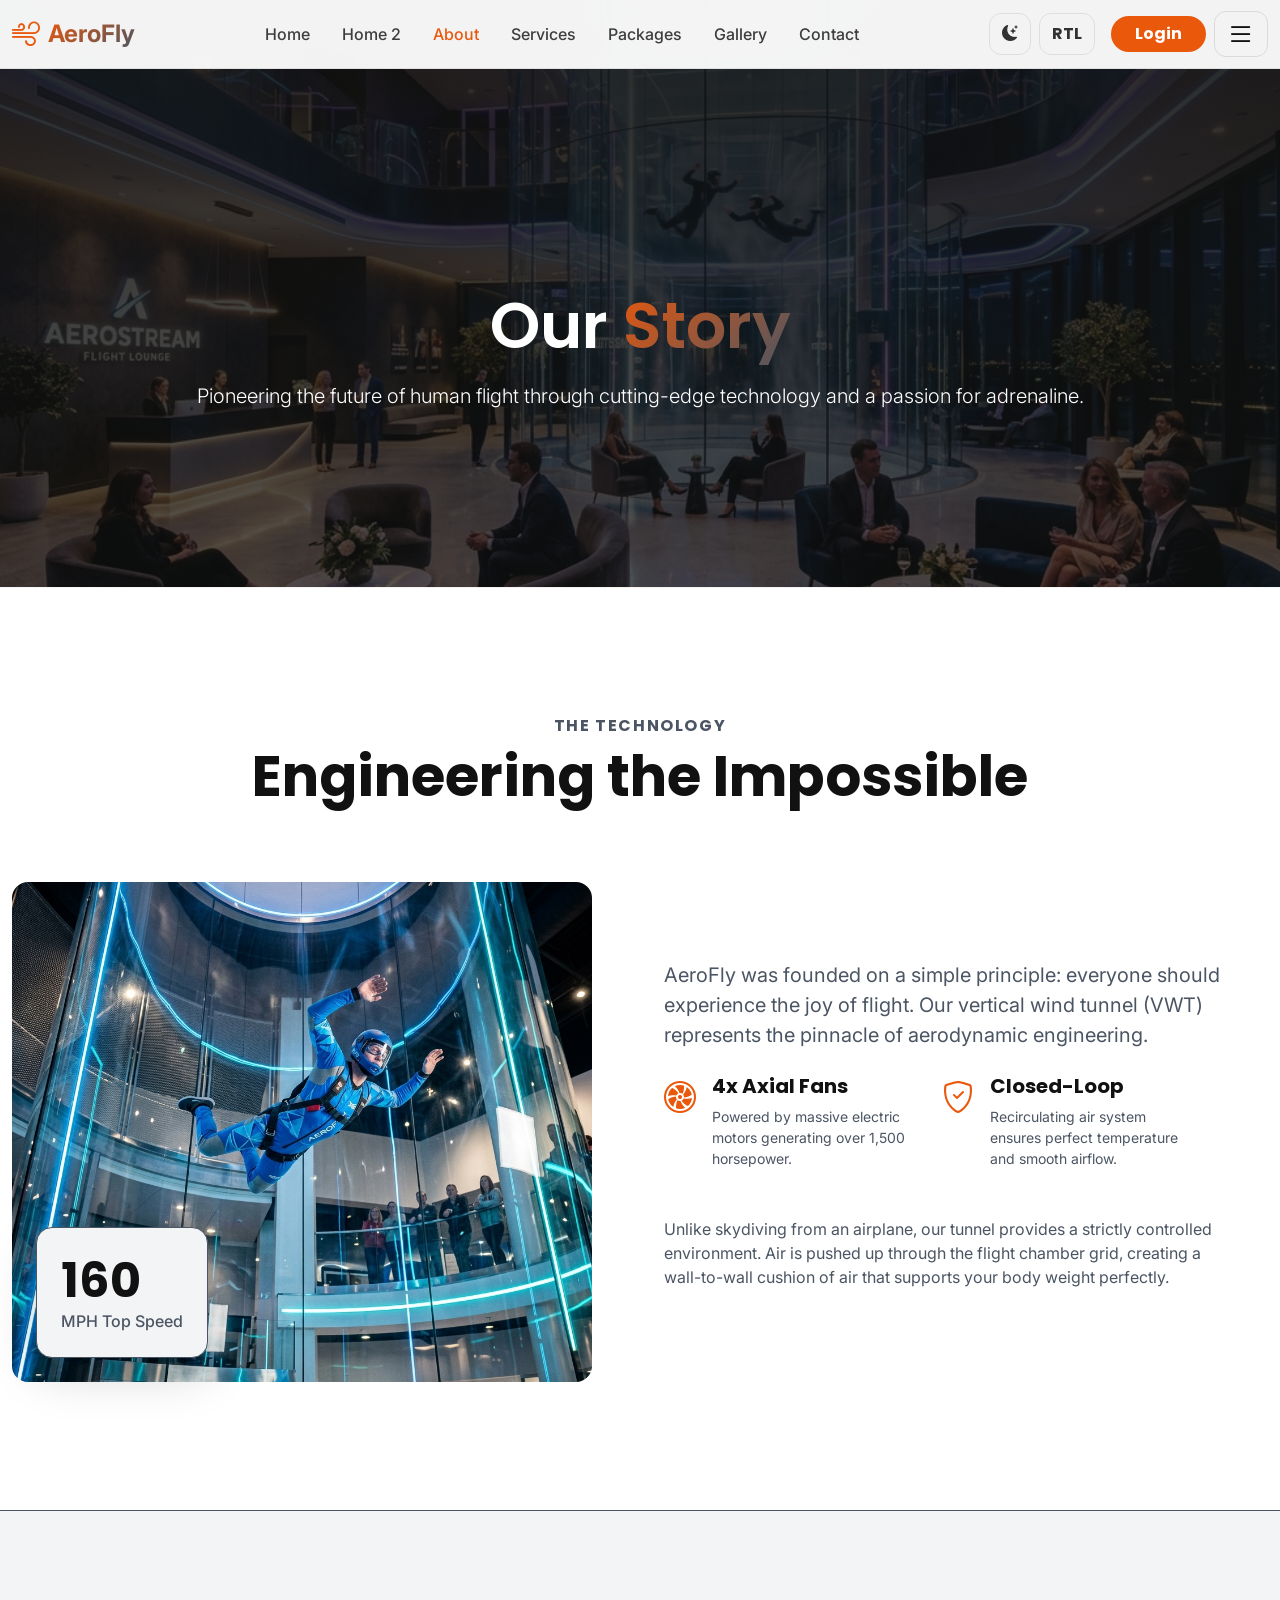
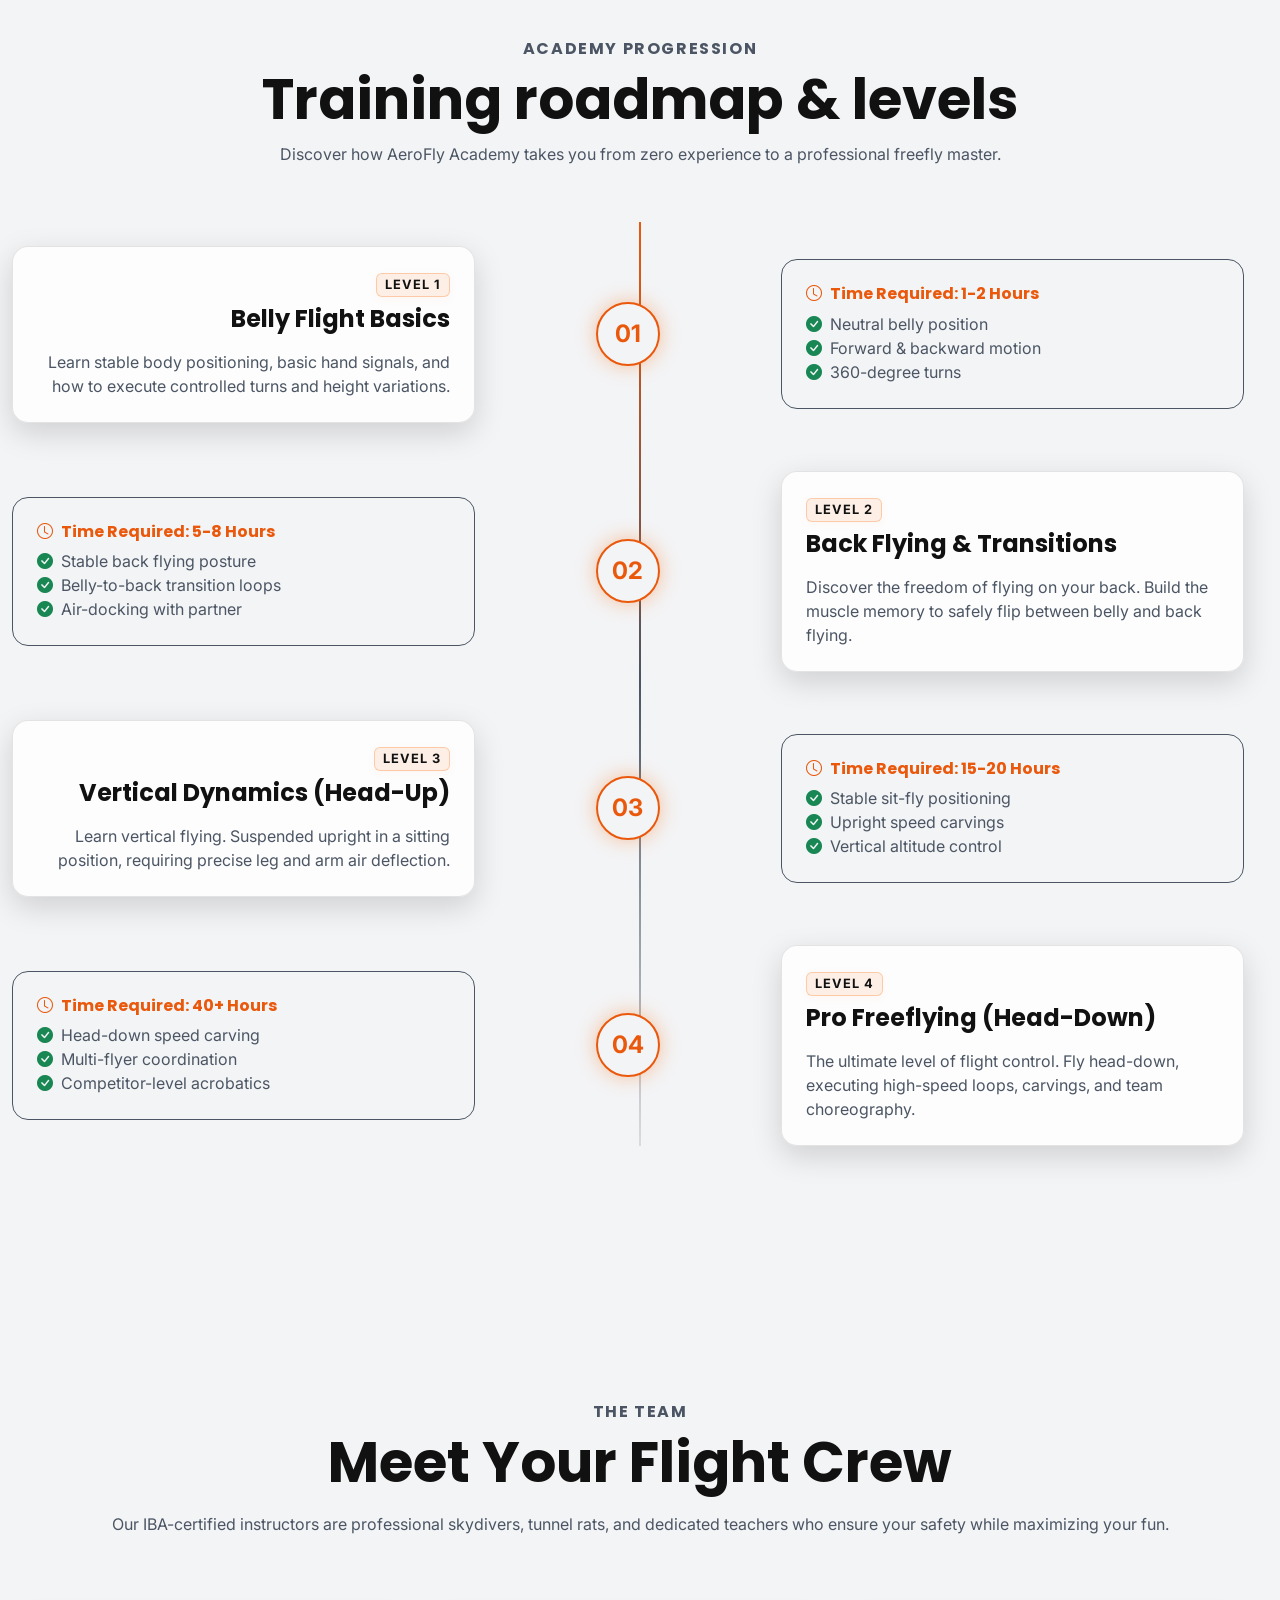
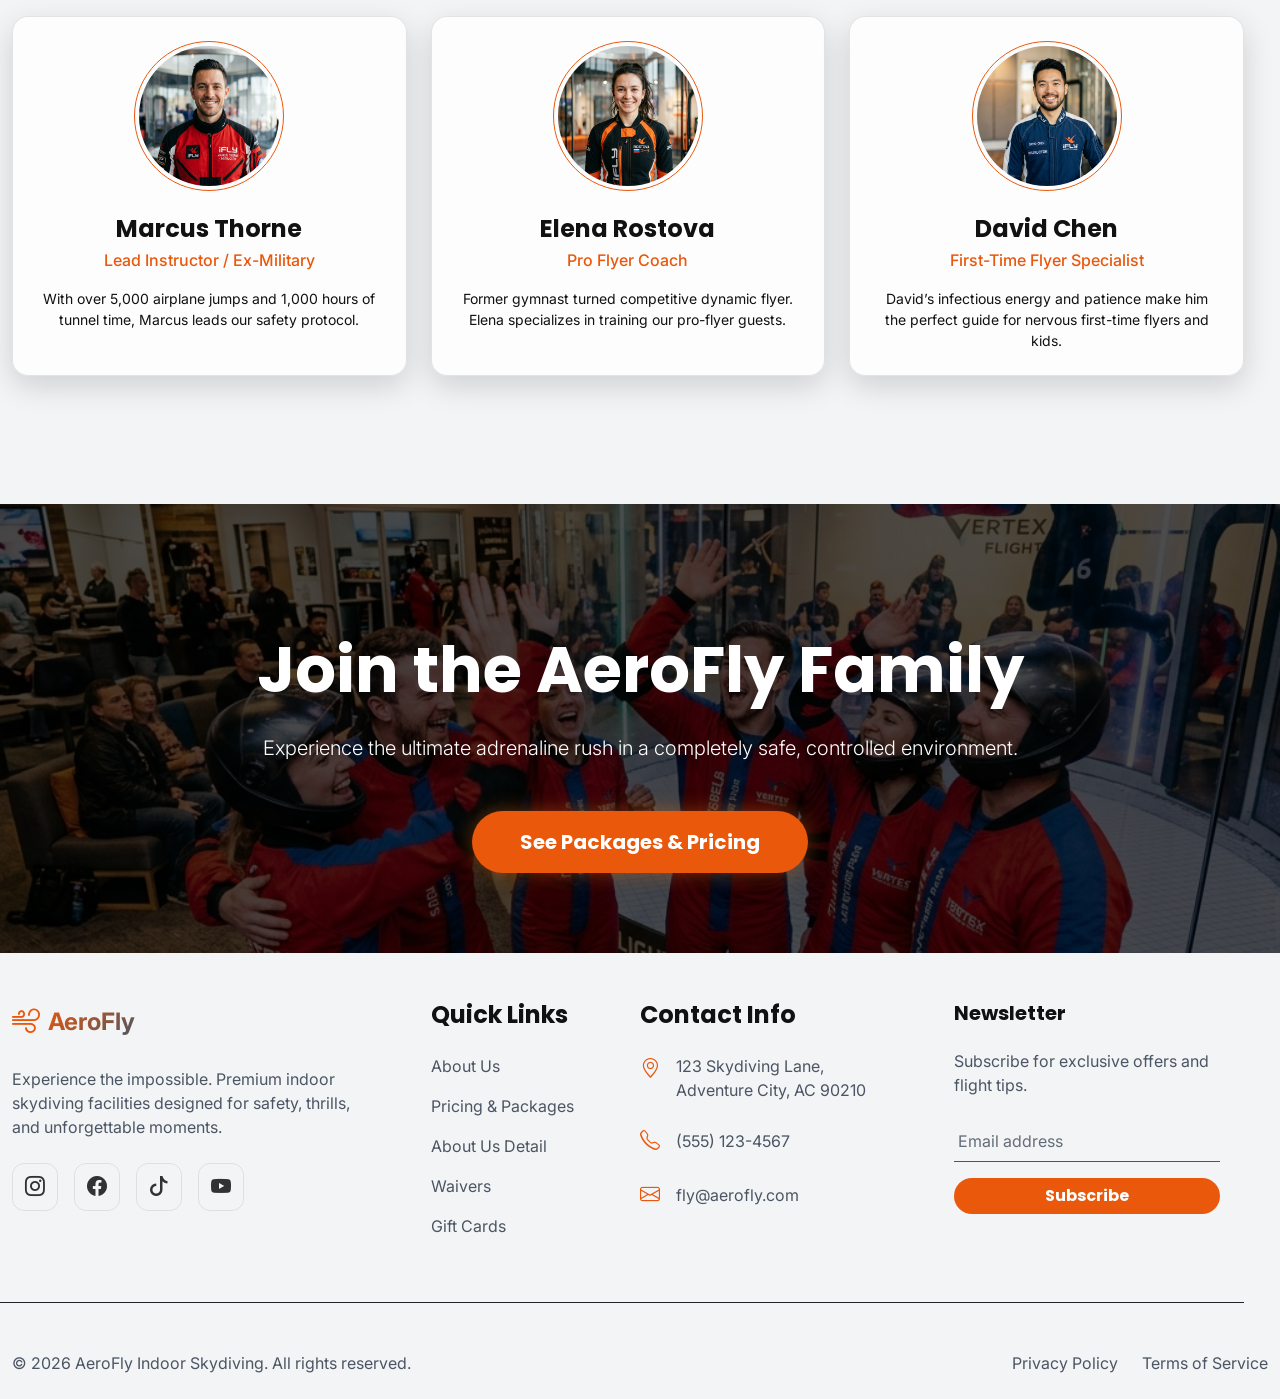
==== commit e938fe2f: "intcor1" ====
--- a/about.html
+++ b/about.html
@@ -53,13 +53,13 @@
                 <button id="rtl-toggle" class="btn btn-icon me-3 fw-bold" aria-label="Toggle RTL">
                     RTL
                 </button>
-                <a href="login.html" class="btn btn-primary d-none d-sm-inline-flex px-4 fw-bold">Login</a>
-                <button class="navbar-toggler ms-2 shadow-none border-0 px-2" type="button" data-bs-toggle="offcanvas" data-bs-target="#offcanvasNavbar" aria-controls="offcanvasNavbar">
+                <a href="login.html" class="btn btn-primary d-none d-xl-inline-flex px-4 fw-bold">Login</a>
+                <button class="navbar-toggler ms-2 shadow-none" type="button" data-bs-toggle="offcanvas" data-bs-target="#offcanvasNavbar" aria-controls="offcanvasNavbar" aria-label="Toggle Navigation">
                     <i class="bi bi-list fs-3"></i>
                 </button>
             </div>
 
-            <div class="offcanvas offcanvas-end glass-offcanvas" tabindex="-1" id="offcanvasNavbar" aria-labelledby="offcanvasNavbarLabel">
+            <div class="offcanvas offcanvas-end glass-offcanvas" tabindex="-1" id="offcanvasNavbar" aria-labelledby="offcanvasNavbarLabel" data-bs-backdrop="true" data-bs-scroll="false">
                 <div class="offcanvas-header border-bottom border-dark">
                     <h5 class="offcanvas-title d-flex align-items-center" id="offcanvasNavbarLabel">
                         <i class="bi bi-wind me-2 fs-3 text-primary"></i>
@@ -76,7 +76,7 @@
                         <li class="nav-item mx-2"><a class="nav-link fw-medium" href="pricing.html">Packages</a></li>
                         <li class="nav-item mx-2"><a class="nav-link fw-medium" href="gallery.html">Gallery</a></li>
                         <li class="nav-item mx-2"><a class="nav-link fw-medium" href="contact.html">Contact</a></li>
-                        <li class="nav-item mx-2 d-sm-none mt-3">
+                        <li class="nav-item mx-2 d-xl-none mt-3">
                             <a href="login.html" class="btn btn-primary w-100">Login</a>
                         </li>
                     </ul>
--- a/assets/css/style.css
+++ b/assets/css/style.css
@@ -63,14 +63,25 @@
     scroll-behavior: smooth;
     scroll-padding-top: 80px;
     /* Offset for fixed header */
+    overflow-x: clip !important;
+    width: 100%;
 }
 
 body {
     font-family: var(--font-body);
     background-color: var(--bg-main);
     color: var(--text-main);
-    overflow-x: hidden;
+    overflow-x: clip !important;
+    width: 100%;
+    position: relative;
     transition: background-color 0.3s ease, color 0.3s ease;
+}
+
+section,
+.container,
+.container-fluid,
+.row {
+    max-width: 100%;
 }
 
 h1,
@@ -241,27 +252,74 @@
     box-shadow: 0 10px 30px rgba(0, 0, 0, 0.15);
 }
 
-.glass-nav {
+.glass-nav,
+.navbar.fixed-top {
     position: fixed !important;
     top: 0 !important;
     left: 0 !important;
     right: 0 !important;
-    background: var(--glass-bg) !important;
-    border-bottom: 1px solid var(--border-color);
+    background: rgba(17, 17, 17, 0.92) !important;
+    backdrop-filter: blur(20px) !important;
+    -webkit-backdrop-filter: blur(20px) !important;
+    border-bottom: 1px solid rgba(255, 255, 255, 0.08) !important;
     padding: 0.5rem 0 !important;
-    z-index: 1030 !important;
+    z-index: 99997 !important;
     transition: background-color 0.3s ease;
 }
 
-@media (min-width: 1200px) {
-    .glass-nav {
-        backdrop-filter: blur(15px) !important;
-        -webkit-backdrop-filter: blur(15px) !important;
-    }
+[data-theme="light"] .glass-nav,
+[data-theme="light"] .navbar.fixed-top {
+    background: rgba(255, 255, 255, 0.95) !important;
+    border-bottom: 1px solid rgba(0, 0, 0, 0.08) !important;
 }
 
 .glass-nav.scrolled {
-    box-shadow: 0 4px 30px rgba(0, 0, 0, 0.1);
+    background: rgba(17, 17, 17, 0.96) !important;
+    box-shadow: 0 10px 40px rgba(0, 0, 0, 0.25) !important;
+}
+
+[data-theme="light"] .glass-nav.scrolled {
+    background: rgba(255, 255, 255, 0.98) !important;
+}
+
+/* --- Offcanvas & Scroll Lock Overrides --- */
+.offcanvas {
+    height: 100vh !important;
+    max-height: 100vh !important;
+    z-index: 99999 !important;
+}
+
+.offcanvas-backdrop {
+    z-index: 99998 !important;
+}
+
+.offcanvas-body {
+    overflow-y: auto !important;
+}
+
+body.offcanvas-open {
+    overflow: hidden !important;
+}
+
+@media (max-width: 1199px) {
+    .navbar .container {
+        max-width: 100% !important;
+        padding-left: 1rem !important;
+        padding-right: 1rem !important;
+    }
+
+    .nav-controls {
+        gap: 0.4rem !important;
+    }
+
+    .btn-icon {
+        padding: 0.45rem 0.65rem !important;
+    }
+
+    .offcanvas {
+        width: 320px !important;
+        max-width: 85vw !important;
+    }
 }
 
 .navbar-brand {
@@ -1026,9 +1084,9 @@
    ========================================================================== */
 
 /* 1. Global text and placeholder contrast adjustments for Light Mode */
-[data-theme="light"] .text-white:not(.btn):not(.badge):not(.step-num):not(.roadmap-step-circle):not(.bi-zoom-in),
-[data-theme="light"] .text-light:not(.btn):not(.badge):not(.step-num):not(.roadmap-step-circle):not(.bi-zoom-in),
-[data-theme="light"] .text-white-50:not(.btn):not(.badge):not(.step-num):not(.roadmap-step-circle):not(.bi-zoom-in) {
+[data-theme="light"] .text-white:not(.btn):not(.badge):not(.step-num):not(.roadmap-step-circle):not(.bi-zoom-in):not(.video-card *):not(.video-card),
+[data-theme="light"] .text-light:not(.btn):not(.badge):not(.step-num):not(.roadmap-step-circle):not(.bi-zoom-in):not(.video-card *):not(.video-card),
+[data-theme="light"] .text-white-50:not(.btn):not(.badge):not(.step-num):not(.roadmap-step-circle):not(.bi-zoom-in):not(.video-card *):not(.video-card) {
     color: var(--text-main) !important;
 }
 
@@ -1304,14 +1362,51 @@
     background-image: url("data:image/svg+xml,%3csvg xmlns='http://www.w3.org/2000/svg' viewBox='0 0 16 16'%3e%3cpath fill='none' stroke='%23ffffff' stroke-linecap='round' stroke-linejoin='round' stroke-width='2' d='m2 5 6 6 6-6'/%3e%3c/svg%3e") !important;
 }
 
-/* 2. Fix hamburger icon color and alignment for navbar toggler */
+/* 2. Fix hamburger icon color, alignment, and styling for navbar toggler */
 .navbar-toggler {
     color: var(--text-main) !important;
+    background-color: transparent !important;
+    border: 1px solid var(--border-color) !important;
+    border-radius: 0.75rem !important;
     display: inline-flex !important;
     align-items: center !important;
     justify-content: center !important;
-    padding: 0.25rem 0.5rem !important;
-    border-radius: 0.75rem !important;
+    padding: 0.5rem 0.75rem !important;
+    transition: all 0.3s ease;
+}
+
+.navbar-toggler:hover {
+    color: var(--primary) !important;
+    border-color: var(--primary) !important;
+    background-color: rgba(var(--primary-rgb), 0.1) !important;
+    box-shadow: 0 4px 12px rgba(var(--primary-rgb), 0.15);
+}
+
+/* 2b. Premium mobile offcanvas navigation styling */
+@media (max-width: 1199.98px) {
+    .glass-offcanvas .navbar-nav {
+        padding: 1.5rem 0.5rem;
+    }
+    .glass-offcanvas .nav-item {
+        margin-bottom: 0.5rem;
+    }
+    .glass-offcanvas .nav-link {
+        padding: 0.75rem 1rem !important;
+        border-radius: 0.5rem;
+        transition: all 0.3s cubic-bezier(0.4, 0, 0.2, 1);
+    }
+    .glass-offcanvas .nav-link:hover,
+    .glass-offcanvas .nav-link.active {
+        background: rgba(var(--primary-rgb), 0.1) !important;
+        color: var(--primary) !important;
+        padding-left: 1.5rem !important; /* Premium slide-in effect */
+    }
+    /* Reverse slide-in direction for RTL mode */
+    html[dir="rtl"] .glass-offcanvas .nav-link:hover,
+    html[dir="rtl"] .glass-offcanvas .nav-link.active {
+        padding-left: 1rem !important;
+        padding-right: 1.5rem !important;
+    }
 }
 
 /* 3. Fix offcanvas / modal close button visibility in dark theme */
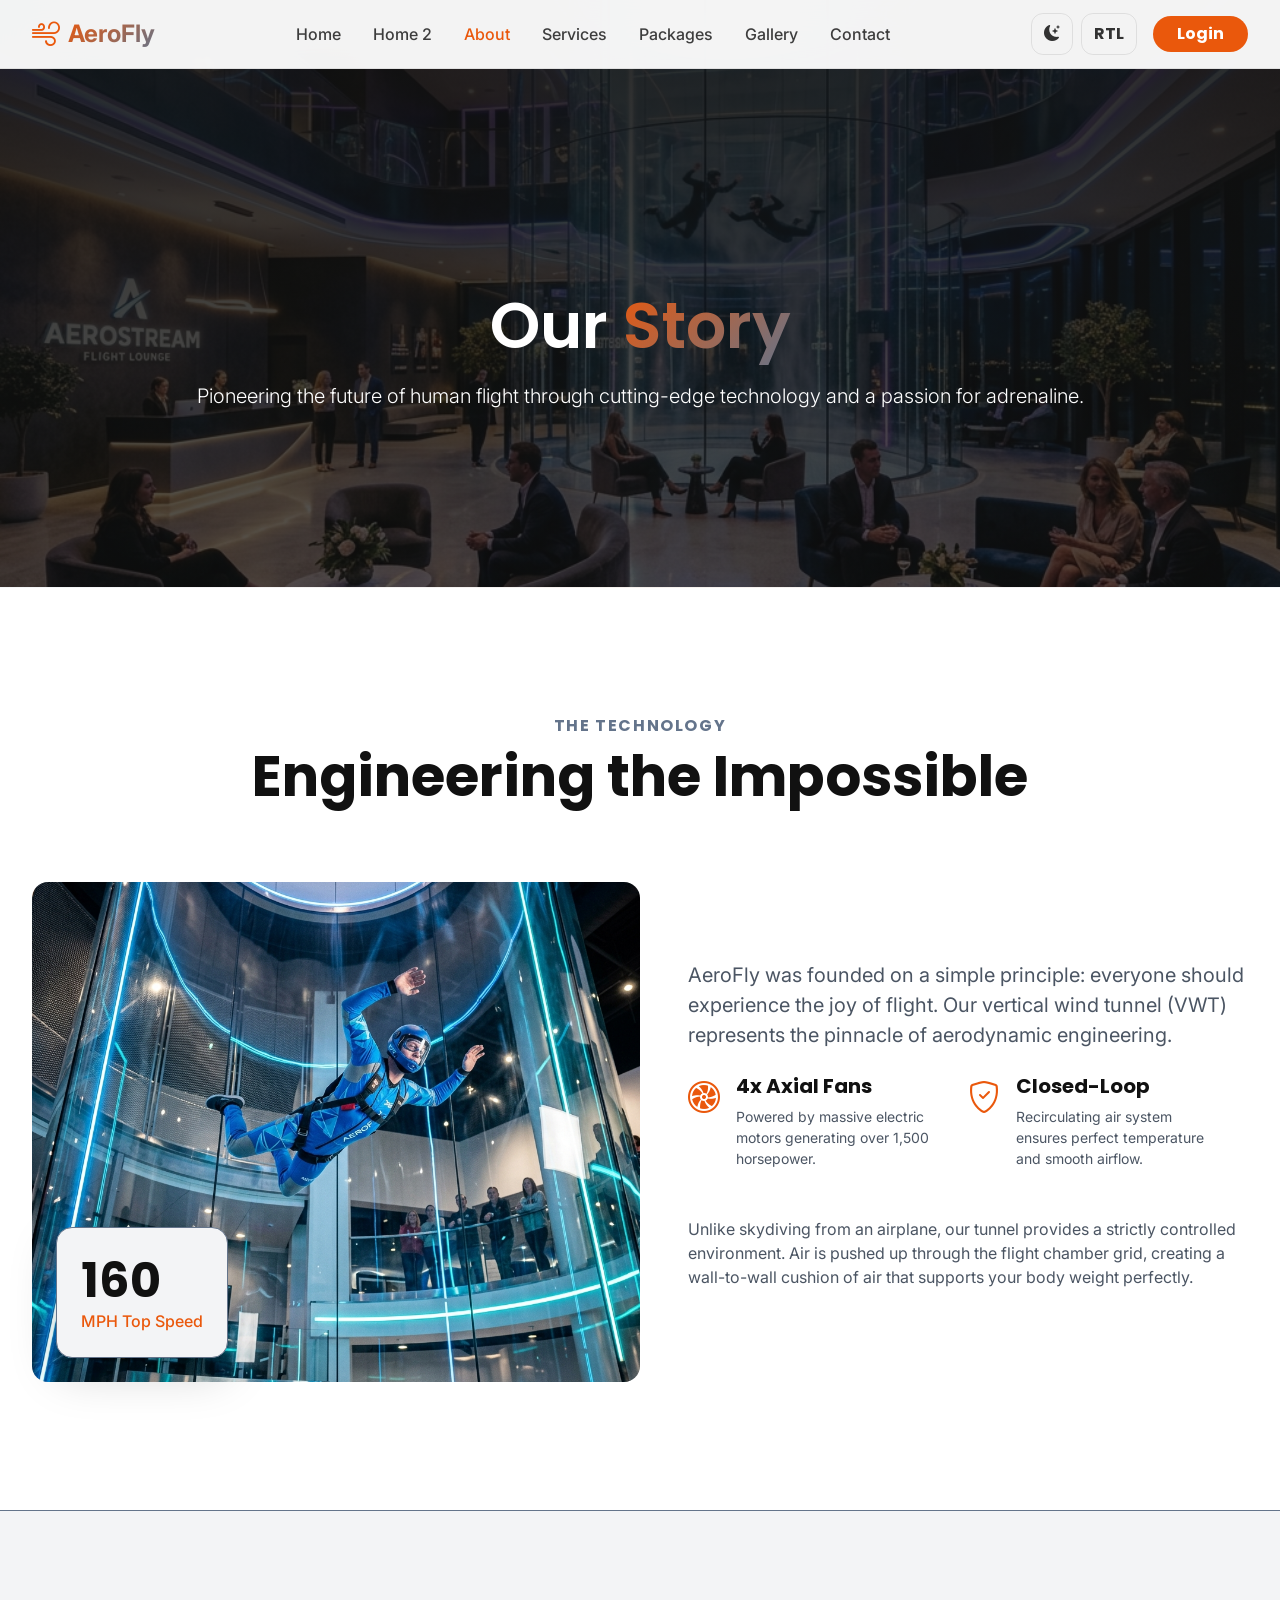
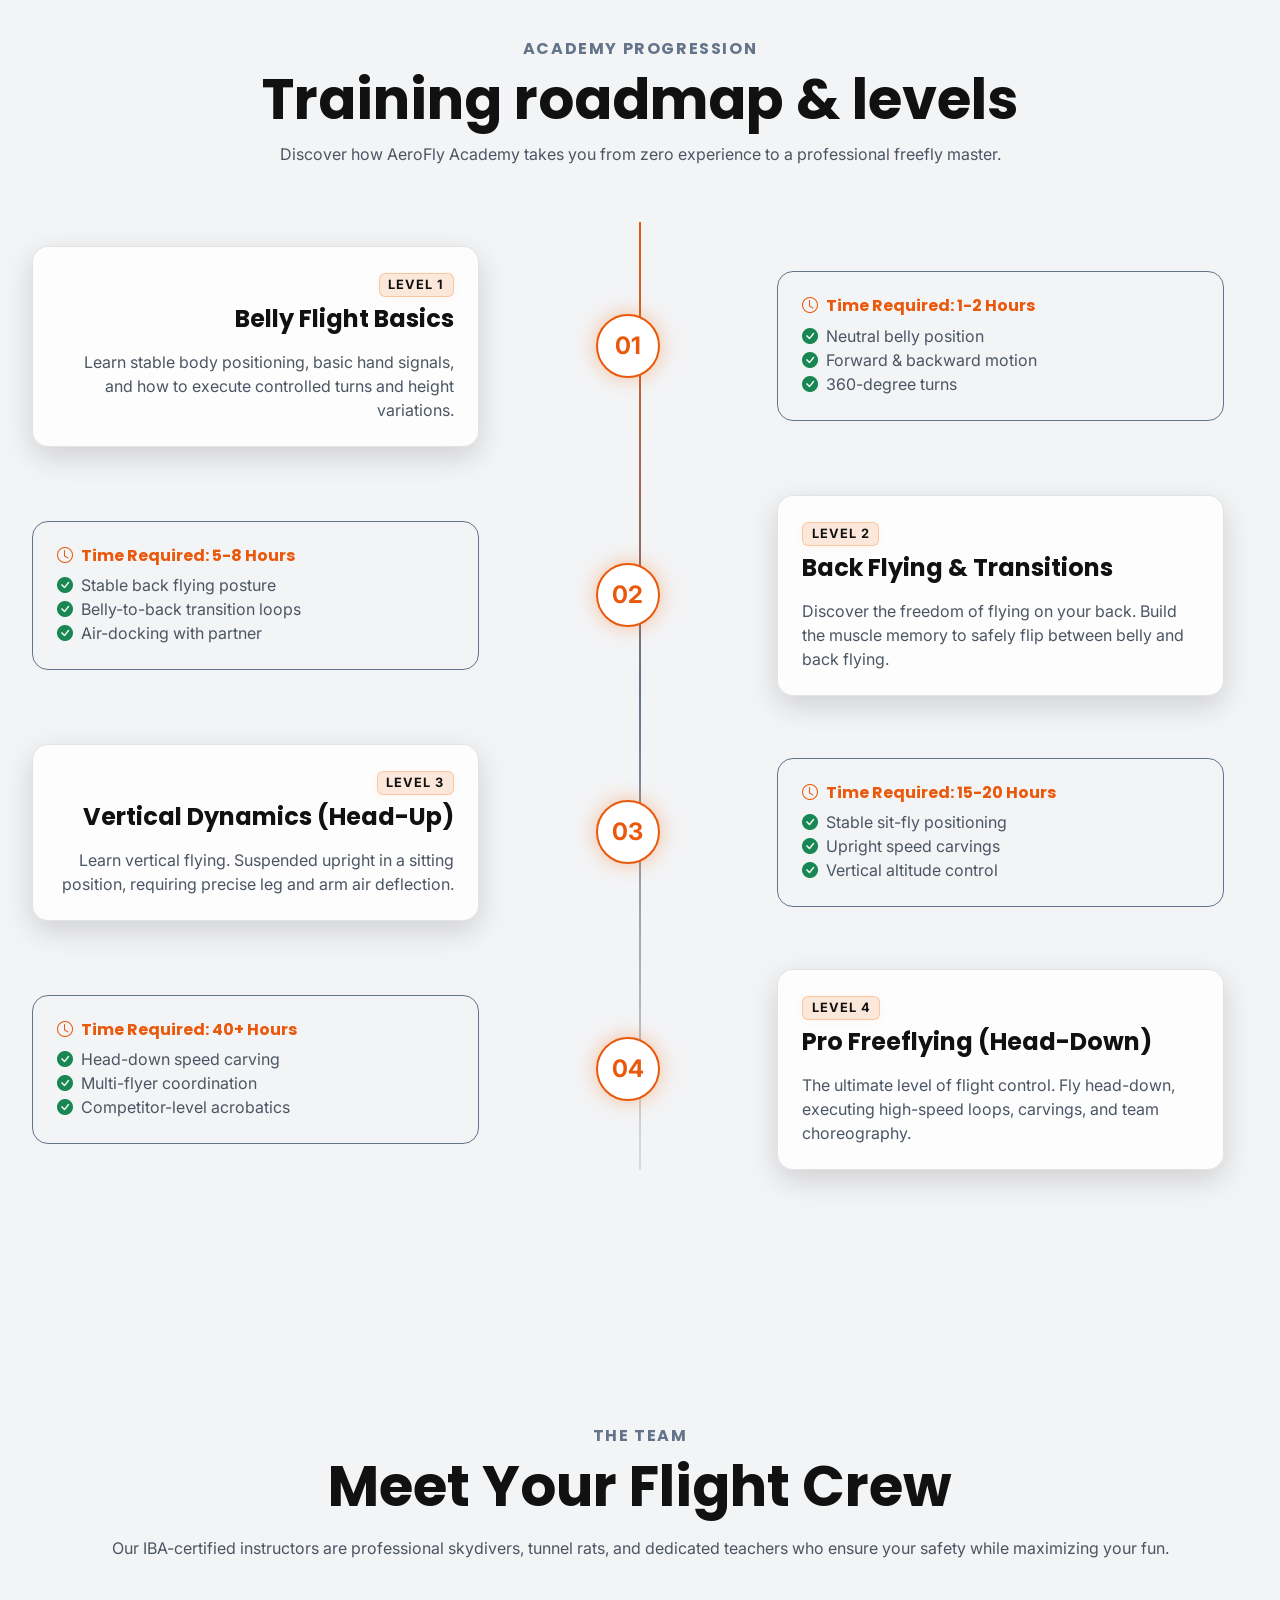
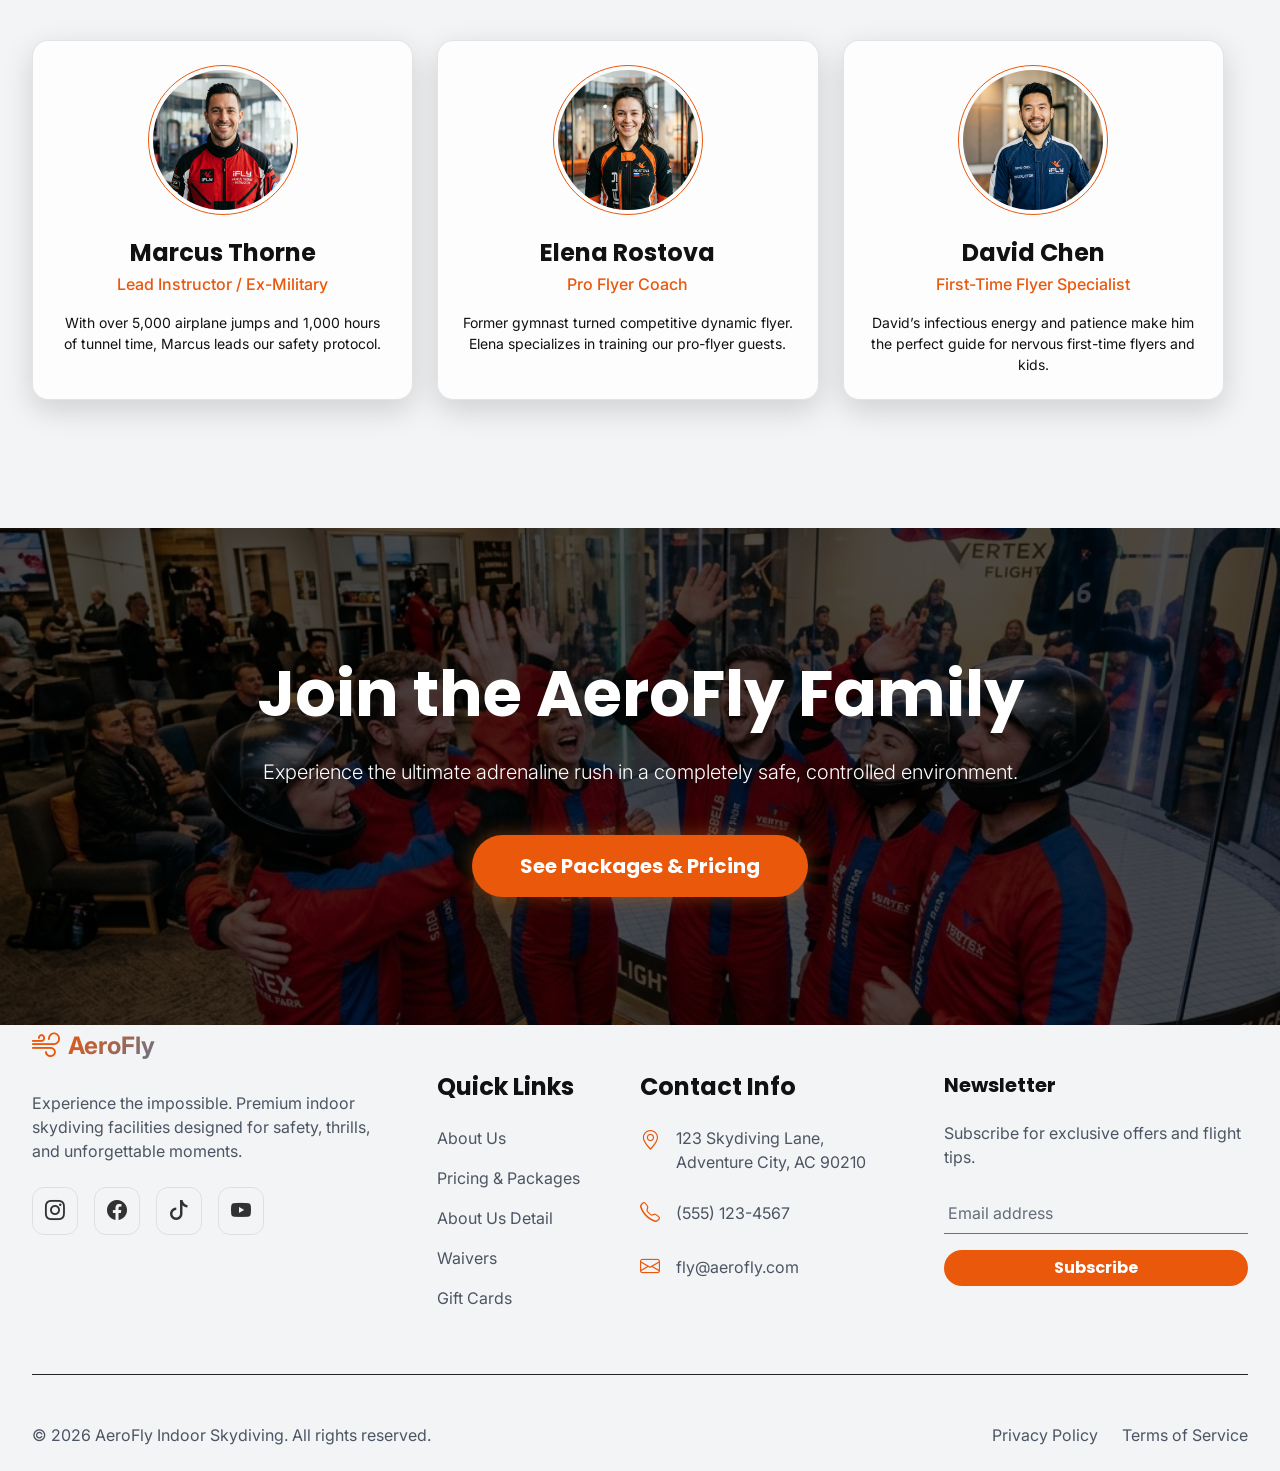
==== commit 62475af1: "intcorrect2" ====
--- a/about.html
+++ b/about.html
@@ -54,7 +54,7 @@
                     RTL
                 </button>
                 <a href="login.html" class="btn btn-primary d-none d-xl-inline-flex px-4 fw-bold">Login</a>
-                <button class="navbar-toggler ms-2 shadow-none" type="button" data-bs-toggle="offcanvas" data-bs-target="#offcanvasNavbar" aria-controls="offcanvasNavbar" aria-label="Toggle Navigation">
+                <button class="navbar-toggler d-xl-none ms-2 shadow-none" type="button" data-bs-toggle="offcanvas" data-bs-target="#offcanvasNavbar" aria-controls="offcanvasNavbar" aria-label="Toggle Navigation">
                     <i class="bi bi-list fs-3"></i>
                 </button>
             </div>
@@ -261,9 +261,9 @@
                 <p class="text-light-muted mx-auto max-w-2xl mt-3">Our IBA-certified instructors are professional skydivers, tunnel rats, and dedicated teachers who ensure your safety while maximizing your fun.</p>
             </div>
             
-            <div class="row g-4">
+            <div class="row g-4 justify-content-center">
                 <!-- Team Member 1 -->
-                <div class="col-md-4 reveal-up" style="transition-delay: 100ms;">
+                <div class="col-md-6 col-lg-4 reveal-up" style="transition-delay: 100ms;">
                     <div class="team-card text-center glass-card p-4 rounded-4 border-0 hover-lift h-100">
                         <div class="mb-4 overflow-hidden rounded-circle mx-auto border border-primary p-1" style="width: 150px; height: 150px;">
                             <img src="assets/images/crew_marcus.png" alt="Instructor Marcus Thorne" class="img-fluid rounded-circle w-100 h-100 object-fit-cover">
@@ -274,7 +274,7 @@
                     </div>
                 </div>
                 <!-- Team Member 2 -->
-                <div class="col-md-4 reveal-up" style="transition-delay: 200ms;">
+                <div class="col-md-6 col-lg-4 reveal-up" style="transition-delay: 200ms;">
                     <div class="team-card text-center glass-card p-4 rounded-4 border-0 hover-lift h-100">
                         <div class="mb-4 overflow-hidden rounded-circle mx-auto border border-primary p-1" style="width: 150px; height: 150px;">
                             <img src="assets/images/crew_elena.png" alt="Instructor Elena Rostova" class="img-fluid rounded-circle w-100 h-100 object-fit-cover">
@@ -285,7 +285,7 @@
                     </div>
                 </div>
                 <!-- Team Member 3 -->
-                <div class="col-md-4 reveal-up" style="transition-delay: 300ms;">
+                <div class="col-md-6 col-lg-4 reveal-up" style="transition-delay: 300ms;">
                     <div class="team-card text-center glass-card p-4 rounded-4 border-0 hover-lift h-100">
                         <div class="mb-4 overflow-hidden rounded-circle mx-auto border border-primary p-1" style="width: 150px; height: 150px;">
                             <img src="assets/images/crew_david.png" alt="Instructor David Chen" class="img-fluid rounded-circle w-100 h-100 object-fit-cover">
@@ -313,7 +313,7 @@
     <footer class="bg-darker pt-10 pb-4 position-relative">
         <div class="container">
             <div class="row g-5 mb-5 pb-5 border-bottom border-dark">
-                <div class="col-lg-4 pe-xl-5">
+                <div class="col-md-6 col-xl-4 pe-xl-5">
                     <a class="navbar-brand d-inline-flex align-items-center text-decoration-none mb-4" href="index.html">
                         <i class="bi bi-wind me-2 fs-3 text-primary"></i>
                         <span class="fs-4 fw-bold text-gradient">AeroFly</span>
@@ -335,7 +335,7 @@
                                 class="bi bi-youtube fs-5"></i></a>
                     </div>
                 </div>
-                <div class="col-lg-2 col-md-4 mt-lg-5">
+                <div class="col-md-6 col-xl-2 mt-5 mt-md-0 mt-xl-5">
                     <h5 class="text-white fw-bold mb-4 fs-4">Quick Links</h5>
                     <ul class="list-unstyled footer-links">
                         <li class="mb-3"><a href="index.html#about"
@@ -355,7 +355,7 @@
                                 Cards</a></li>
                     </ul>
                 </div>
-                <div class="col-lg-3 col-md-4 mt-lg-5">
+                <div class="col-md-6 col-xl-3 mt-5">
                     <h5 class="text-white fw-bold mb-4 fs-4">Contact Info</h5>
                     <ul class="list-unstyled text-light-muted">
                         <li class="mb-4 d-flex align-items-start"><i class="bi bi-geo-alt fs-5 text-primary me-3"></i>
@@ -366,7 +366,7 @@
                             <span>fly@aerofly.com</span></li>
                     </ul>
                 </div>
-                <div class="col-lg-3 col-md-4 mt-lg-5">
+                <div class="col-md-6 col-xl-3 mt-5">
                     <h5 class="fw-bold mb-4 fs-5" style="color: var(--text-main);">Newsletter</h5>
                     <p class="text-light-muted mb-4">Subscribe for exclusive offers and flight tips.</p>
                     <form class="d-flex flex-column gap-3" action="#" method="POST">
--- a/assets/css/style.css
+++ b/assets/css/style.css
@@ -13,9 +13,9 @@
     --primary: #f97316;
     /* Action Orange */
     --primary-rgb: 249, 115, 22;
-    --secondary: #6b7280;
-    /* Cool Gray */
-    --secondary-rgb: 107, 114, 128;
+    --secondary: #94a3b8;
+    /* Slate Gray — improved contrast */
+    --secondary-rgb: 148, 163, 184;
 
     /* Status Colors */
     --success: #22c55e;
@@ -34,7 +34,7 @@
 
     /* Shadows */
     --shadow-glow: 0 0 20px rgba(249, 115, 22, 0.4);
-    --shadow-glow-secondary: 0 0 20px rgba(107, 114, 128, 0.4);
+    --shadow-glow-secondary: 0 0 20px rgba(148, 163, 184, 0.4);
 
     /* Typography */
     --font-heading: 'Poppins', sans-serif;
@@ -47,7 +47,7 @@
     --bg-tertiary: #e5e7eb;
 
     --primary: #ea580c;
-    --secondary: #4b5563;
+    --secondary: #64748b;
 
     --text-main: #111111;
     --text-muted: #4b5563;
@@ -65,6 +65,7 @@
     /* Offset for fixed header */
     overflow-x: clip !important;
     width: 100%;
+    max-width: 100vw;
 }
 
 body {
@@ -73,15 +74,30 @@
     color: var(--text-main);
     overflow-x: clip !important;
     width: 100%;
+    max-width: 100vw;
     position: relative;
     transition: background-color 0.3s ease, color 0.3s ease;
 }
 
 section,
-.container,
-.container-fluid,
 .row {
     max-width: 100%;
+    overflow-wrap: break-word;
+    word-wrap: break-word;
+}
+
+.container,
+.container-fluid {
+    max-width: 100%;
+    overflow-wrap: break-word;
+    word-wrap: break-word;
+    padding-inline-start: 2rem !important;
+    padding-inline-end: 2rem !important;
+}
+
+/* Prevent any element from overflowing the viewport */
+section {
+    overflow-x: clip;
 }
 
 h1,
@@ -112,7 +128,7 @@
 }
 
 .text-accent {
-    color: var(--secondary) !important;
+    color: var(--primary) !important;
 }
 
 /* mapped to secondary for compatibility */
@@ -133,7 +149,7 @@
 }
 
 .bg-accent {
-    background-color: var(--secondary) !important;
+    background-color: var(--primary) !important;
 }
 
 .badge.bg-accent {
@@ -202,7 +218,7 @@
 }
 
 .bg-accent-alpha {
-    background-color: rgba(var(--secondary-rgb), 0.1);
+    background-color: rgba(var(--primary-rgb), 0.1);
 }
 
 /* mapped to secondary */
@@ -367,11 +383,11 @@
 }
 
 .reveal-left {
-    transform: translateX(-40px);
+    transform: translateX(-25px);
 }
 
 .reveal-right {
-    transform: translateX(40px);
+    transform: translateX(25px);
 }
 
 .reveal-up.active,
@@ -661,6 +677,10 @@
     box-shadow: 0 0 25px rgba(255, 255, 255, 0.6);
 }
 
+.video-card:hover .play-btn i {
+    color: var(--primary) !important;
+}
+
 .video-card img {
     transition: transform 0.5s ease;
 }
@@ -710,61 +730,81 @@
 }
 
 /* RTL Support */
-/* RTL Support */
 html[dir="rtl"] {
     text-align: right;
 }
 
+/* Ensure English text elements render punctuation correctly in RTL mode while keeping alignment */
+html[dir="rtl"] p,
+html[dir="rtl"] h1,
+html[dir="rtl"] h2,
+html[dir="rtl"] h3,
+html[dir="rtl"] h4,
+html[dir="rtl"] h5,
+html[dir="rtl"] h6,
+html[dir="rtl"] li,
+html[dir="rtl"] a:not(.btn-icon),
+html[dir="rtl"] span:not(.bi):not(.navbar-toggler-icon):not(.brand-icon) {
+    direction: ltr;
+    text-align: inherit;
+}
+
 html[dir="rtl"] .text-start {
     text-align: right !important;
 }
+
 html[dir="rtl"] .text-end {
     text-align: left !important;
 }
+
 @media (min-width: 576px) {
     html[dir="rtl"] .text-sm-start {
         text-align: right !important;
     }
+
     html[dir="rtl"] .text-sm-end {
         text-align: left !important;
     }
 }
+
 @media (min-width: 768px) {
     html[dir="rtl"] .text-md-start {
         text-align: right !important;
     }
+
     html[dir="rtl"] .text-md-end {
         text-align: left !important;
     }
 }
+
 @media (min-width: 992px) {
     html[dir="rtl"] .text-lg-start {
         text-align: right !important;
     }
+
     html[dir="rtl"] .text-lg-end {
         text-align: left !important;
     }
 }
+
 @media (min-width: 1200px) {
     html[dir="rtl"] .text-xl-start {
         text-align: right !important;
     }
+
     html[dir="rtl"] .text-xl-end {
         text-align: left !important;
     }
 }
 
-/* Offcanvas border override in RTL */
-html[dir="rtl"] .glass-offcanvas {
-    border-right: 1px solid rgba(128, 128, 128, 0.1) !important;
-    border-left: none !important;
-}
+/* Offcanvas border in RTL — handled in comprehensive RTL section below */
 
 /* Timeline vertical line position in RTL */
 html[dir="rtl"] .timeline-roadmap::before {
     right: 31px;
     left: auto;
 }
+
 @media (min-width: 768px) {
     html[dir="rtl"] .timeline-roadmap::before {
         right: 50%;
@@ -774,65 +814,285 @@
 }
 
 html[dir="rtl"] .reveal-left {
-    transform: translateX(40px);
+    transform: translateX(15px);
 }
 
 html[dir="rtl"] .reveal-right {
-    transform: translateX(-40px);
+    transform: translateX(-15px);
 }
 
 html[dir="rtl"] .video-overlay {
-    background: linear-gradient(-90deg, var(--bg-main) 0%, rgba(17, 17, 17, 0.8) 50%, rgba(17, 17, 17, 0.4) 100%);
+    background: linear-gradient(-90deg, rgba(17, 17, 17, 0.95) 0%, rgba(17, 17, 17, 0.8) 50%, rgba(17, 17, 17, 0.4) 100%);
+}
+
+/* Hide hamburger toggler on desktop globally */
+@media (min-width: 1200px) {
+    .navbar-toggler {
+        display: none !important;
+    }
+}
+
+/* Ensure proper gap in logo in RTL mode */
+html[dir="rtl"] .navbar-brand i {
+    margin-right: 0.5rem !important;
+    margin-left: 0 !important;
+}
+
+/* Change navbar expansion breakpoint to 1100px */
+@media (min-width: 1100px) {
+    .navbar-expand-xl {
+        flex-flow: row nowrap;
+        justify-content: flex-start;
+    }
+
+    .navbar-expand-xl .navbar-nav {
+        flex-direction: row;
+    }
+
+    .navbar-expand-xl .navbar-nav .dropdown-menu {
+        position: absolute;
+    }
+
+    .navbar-expand-xl .navbar-nav .nav-link {
+        padding-right: var(--bs-navbar-nav-link-padding-x);
+        padding-left: var(--bs-navbar-nav-link-padding-x);
+    }
+
+    .navbar-expand-xl .navbar-collapse {
+        display: flex !important;
+        flex-basis: auto;
+    }
+
+    .navbar-expand-xl .navbar-toggler {
+        display: none !important;
+    }
+
+    .navbar-expand-xl .offcanvas {
+        position: static;
+        z-index: auto;
+        flex-grow: 1;
+        width: auto !important;
+        height: auto !important;
+        visibility: visible !important;
+        background-color: transparent !important;
+        border: 0 !important;
+        transform: none !important;
+        transition: none !important;
+        backdrop-filter: none !important;
+    }
+
+    .navbar-expand-xl .offcanvas-header {
+        display: none;
+    }
+
+    .navbar-expand-xl .offcanvas-body {
+        display: flex;
+        flex-grow: 0;
+        padding: 0;
+        overflow-y: visible;
+    }
+
+    /* Override bootstrap utilities for 1100px breakpoint */
+    .d-xl-none {
+        display: none !important;
+    }
+
+    .d-none.d-xl-inline-flex {
+        display: inline-flex !important;
+    }
+}
+
+@media (max-width: 1099.98px) {
+
+    /* Force navbar-expand-xl to collapse below 1100px */
+    .navbar-expand-xl .navbar-toggler {
+        display: inline-flex !important;
+    }
+
+    /* Override bootstrap utilities for mobile below 1100px */
+    .d-xl-none {
+        display: block !important;
+    }
+
+    button.d-xl-none,
+    .btn.d-xl-none {
+        display: inline-flex !important;
+    }
+
+    .d-none.d-xl-inline-flex {
+        display: none !important;
+    }
 }
 
 /* RTL Spacing Utilities Overrides */
-html[dir="rtl"] .me-1 { margin-left: 0.25rem !important; margin-right: 0 !important; }
-html[dir="rtl"] .me-2 { margin-left: 0.5rem !important; margin-right: 0 !important; }
-html[dir="rtl"] .me-3 { margin-left: 1rem !important; margin-right: 0 !important; }
-html[dir="rtl"] .me-4 { margin-left: 1.5rem !important; margin-right: 0 !important; }
-html[dir="rtl"] .me-5 { margin-left: 3rem !important; margin-right: 0 !important; }
-
-html[dir="rtl"] .ms-1 { margin-right: 0.25rem !important; margin-left: 0 !important; }
-html[dir="rtl"] .ms-2 { margin-right: 0.5rem !important; margin-left: 0 !important; }
-html[dir="rtl"] .ms-3 { margin-right: 1rem !important; margin-left: 0 !important; }
-html[dir="rtl"] .ms-4 { margin-right: 1.5rem !important; margin-left: 0 !important; }
-html[dir="rtl"] .ms-5 { margin-right: 3rem !important; margin-left: 0 !important; }
-
-html[dir="rtl"] .pe-1 { padding-left: 0.25rem !important; padding-right: 0 !important; }
-html[dir="rtl"] .pe-2 { padding-left: 0.5rem !important; padding-right: 0 !important; }
-html[dir="rtl"] .pe-3 { padding-left: 1rem !important; padding-right: 0 !important; }
-html[dir="rtl"] .pe-4 { padding-left: 1.5rem !important; padding-right: 0 !important; }
-html[dir="rtl"] .pe-5 { padding-left: 3rem !important; padding-right: 0 !important; }
-
-html[dir="rtl"] .ps-1 { padding-right: 0.25rem !important; padding-left: 0 !important; }
-html[dir="rtl"] .ps-2 { padding-right: 0.5rem !important; padding-left: 0 !important; }
-html[dir="rtl"] .ps-3 { padding-right: 1rem !important; padding-left: 0 !important; }
-html[dir="rtl"] .ps-4 { padding-right: 1.5rem !important; padding-left: 0 !important; }
-html[dir="rtl"] .ps-5 { padding-right: 3rem !important; padding-left: 0 !important; }
+html[dir="rtl"] .me-1 {
+    margin-left: 0.25rem !important;
+    margin-right: 0 !important;
+}
+
+html[dir="rtl"] .me-2 {
+    margin-left: 0.5rem !important;
+    margin-right: 0 !important;
+}
+
+html[dir="rtl"] .me-3 {
+    margin-left: 1rem !important;
+    margin-right: 0 !important;
+}
+
+html[dir="rtl"] .me-4 {
+    margin-left: 1.5rem !important;
+    margin-right: 0 !important;
+}
+
+html[dir="rtl"] .me-5 {
+    margin-left: 3rem !important;
+    margin-right: 0 !important;
+}
+
+html[dir="rtl"] .ms-1 {
+    margin-right: 0.25rem !important;
+    margin-left: 0 !important;
+}
+
+html[dir="rtl"] .ms-2 {
+    margin-right: 0.5rem !important;
+    margin-left: 0 !important;
+}
+
+html[dir="rtl"] .ms-3 {
+    margin-right: 1rem !important;
+    margin-left: 0 !important;
+}
+
+html[dir="rtl"] .ms-4 {
+    margin-right: 1.5rem !important;
+    margin-left: 0 !important;
+}
+
+html[dir="rtl"] .ms-5 {
+    margin-right: 3rem !important;
+    margin-left: 0 !important;
+}
+
+html[dir="rtl"] .pe-1 {
+    padding-left: 0.25rem !important;
+    padding-right: 0 !important;
+}
+
+html[dir="rtl"] .pe-2 {
+    padding-left: 0.5rem !important;
+    padding-right: 0 !important;
+}
+
+html[dir="rtl"] .pe-3 {
+    padding-left: 1rem !important;
+    padding-right: 0 !important;
+}
+
+html[dir="rtl"] .pe-4 {
+    padding-left: 1.5rem !important;
+    padding-right: 0 !important;
+}
+
+html[dir="rtl"] .pe-5 {
+    padding-left: 3rem !important;
+    padding-right: 0 !important;
+}
+
+html[dir="rtl"] .ps-1 {
+    padding-right: 0.25rem !important;
+    padding-left: 0 !important;
+}
+
+html[dir="rtl"] .ps-2 {
+    padding-right: 0.5rem !important;
+    padding-left: 0 !important;
+}
+
+html[dir="rtl"] .ps-3 {
+    padding-right: 1rem !important;
+    padding-left: 0 !important;
+}
+
+html[dir="rtl"] .ps-4 {
+    padding-right: 1.5rem !important;
+    padding-left: 0 !important;
+}
+
+html[dir="rtl"] .ps-5 {
+    padding-right: 3rem !important;
+    padding-left: 0 !important;
+}
 
 /* Responsive padding/margin overrides */
 @media (min-width: 768px) {
-    html[dir="rtl"] .pe-md-4 { padding-left: 1.5rem !important; padding-right: 0 !important; }
-    html[dir="rtl"] .pe-md-5 { padding-left: 3rem !important; padding-right: 0 !important; }
-    html[dir="rtl"] .ps-md-4 { padding-right: 1.5rem !important; padding-left: 0 !important; }
-    html[dir="rtl"] .ps-md-5 { padding-right: 3rem !important; padding-left: 0 !important; }
-}
+    html[dir="rtl"] .pe-md-4 {
+        padding-left: 1.5rem !important;
+        padding-right: 0 !important;
+    }
+
+    html[dir="rtl"] .pe-md-5 {
+        padding-left: 3rem !important;
+        padding-right: 0 !important;
+    }
+
+    html[dir="rtl"] .ps-md-4 {
+        padding-right: 1.5rem !important;
+        padding-left: 0 !important;
+    }
+
+    html[dir="rtl"] .ps-md-5 {
+        padding-right: 3rem !important;
+        padding-left: 0 !important;
+    }
+}
+
 @media (min-width: 992px) {
-    html[dir="rtl"] .pe-lg-4 { padding-left: 1.5rem !important; padding-right: 0 !important; }
-    html[dir="rtl"] .pe-lg-5 { padding-left: 3rem !important; padding-right: 0 !important; }
-    html[dir="rtl"] .ps-lg-4 { padding-right: 1.5rem !important; padding-left: 0 !important; }
-    html[dir="rtl"] .ps-lg-5 { padding-right: 3rem !important; padding-left: 0 !important; }
-}
+    html[dir="rtl"] .pe-lg-4 {
+        padding-left: 1.5rem !important;
+        padding-right: 0 !important;
+    }
+
+    html[dir="rtl"] .pe-lg-5 {
+        padding-left: 3rem !important;
+        padding-right: 0 !important;
+    }
+
+    html[dir="rtl"] .ps-lg-4 {
+        padding-right: 1.5rem !important;
+        padding-left: 0 !important;
+    }
+
+    html[dir="rtl"] .ps-lg-5 {
+        padding-right: 3rem !important;
+        padding-left: 0 !important;
+    }
+}
+
 @media (min-width: 1200px) {
-    html[dir="rtl"] .pe-xl-5 { padding-left: 3rem !important; padding-right: 0 !important; }
-    html[dir="rtl"] .me-xl-5 { margin-left: 3rem !important; margin-right: 0 !important; }
+    html[dir="rtl"] .pe-xl-5 {
+        padding-left: 3rem !important;
+        padding-right: 0 !important;
+    }
+
+    html[dir="rtl"] .me-xl-5 {
+        margin-left: 3rem !important;
+        margin-right: 0 !important;
+    }
 }
 
 /* Additional RTL Layout Adjustments */
+
+/* Navbar brand: reverse icon/text order and fix spacing in RTL */
+html[dir="rtl"] .navbar-brand {
+    flex-direction: row-reverse;
+}
+
 html[dir="rtl"] .navbar-brand i,
 html[dir="rtl"] .navbar-brand svg {
-    margin-left: 0.75rem !important;
-    margin-right: 0 !important;
+    margin-right: 0.5rem !important;
+    margin-left: 0 !important;
 }
 
 html[dir="rtl"] .list-unstyled,
@@ -849,17 +1109,34 @@
 
 
 /* Responsive adjustments */
+@media (max-width: 1199px) {
+    .display-1 {
+        font-size: 3.5rem;
+    }
+
+    /* Add gaps between stacked col-xl columns inside g-5 rows below 1200px due to 0rem gutter override */
+    .row.g-5 > [class*="col-xl-"] + [class*="col-xl-"] {
+        margin-top: 3.5rem !important;
+    }
+}
+
+@media (max-width: 991px) {
+    .display-1 {
+        font-size: 3rem;
+    }
+}
+
 @media (max-width: 768px) {
     .display-1 {
-        font-size: 3rem;
+        font-size: 2.5rem;
     }
 
     .display-3 {
-        font-size: 2.5rem;
+        font-size: 2.2rem;
     }
 
     .display-4 {
-        font-size: 2rem;
+        font-size: 1.8rem;
     }
 }
 
@@ -1099,17 +1376,26 @@
     background-color: var(--bg-main) !important;
 }
 
-[data-theme="light"] :not(.bg-dark):not(.page-hero):not(.hero-section):not(.cta-section):not(.table-dark) .btn-outline-light {
+[data-theme="light"] .btn-outline-light {
     border-color: var(--text-main) !important;
     color: var(--text-main) !important;
 }
 
-[data-theme="light"] :not(.bg-dark):not(.page-hero):not(.hero-section):not(.cta-section):not(.table-dark) .btn-outline-light:hover {
+[data-theme="light"] .btn-outline-light:hover {
     background-color: var(--text-main) !important;
     color: var(--bg-main) !important;
 }
 
-/* 2. Preserve/Force dark variables inside explicitly dark sections & components in Light Mode */
+[data-theme="light"] .bg-dark .btn-outline-light,
+[data-theme="light"] .bg-darker .btn-outline-light,
+[data-theme="light"] .page-hero .btn-outline-light,
+[data-theme="light"] .hero-section .btn-outline-light,
+[data-theme="light"] .cta-section .btn-outline-light,
+[data-theme="light"] .table-dark .btn-outline-light {
+    border-color: #ffffff !important;
+    color: #ffffff !important;
+}
+
 /* 2. Preserve/Force dark variables inside explicitly dark sections & components in Light Mode */
 [data-theme="light"] .page-hero,
 [data-theme="light"] .hero-section:not(.bg-darker),
@@ -1118,6 +1404,18 @@
     --text-muted: #cbd5e1;
     --border-color: rgba(255, 255, 255, 0.15);
     color: #ffffff !important;
+}
+
+/* Fix outline light button text color on hover in light theme dark sections */
+[data-theme="light"] .bg-dark .btn-outline-light:hover,
+[data-theme="light"] .bg-darker .btn-outline-light:hover,
+[data-theme="light"] .page-hero .btn-outline-light:hover,
+[data-theme="light"] .hero-section .btn-outline-light:hover,
+[data-theme="light"] .cta-section .btn-outline-light:hover,
+[data-theme="light"] .table-dark .btn-outline-light:hover {
+    background-color: #ffffff6e !important;
+    border-color: #ffffff !important;
+    color: #111111 !important;
 }
 
 /* True Light Theme color changes for originally dark elements */
@@ -1333,6 +1631,18 @@
     color: #111111 !important;
 }
 
+/* Ensure orange branding icons and accent text maintain their color in light mode glass cards */
+[data-theme="light"] .glass-card .text-primary,
+[data-theme="light"] .glass-card .text-accent,
+[data-theme="light"] .glass-card .icon-circle,
+[data-theme="light"] .glass-card .icon-circle i,
+[data-theme="light"] .bg-dark .glass-card .text-primary,
+[data-theme="light"] .bg-dark .glass-card .text-accent,
+[data-theme="light"] .bg-dark .glass-card .icon-circle,
+[data-theme="light"] .bg-dark .glass-card .icon-circle i {
+    color: var(--primary) !important;
+}
+
 [data-theme="light"] .glass-card .text-light-muted:not(.btn):not(.badge):not(.step-num):not(.video-card *),
 [data-theme="light"] .bg-dark .glass-card .text-light-muted:not(.btn):not(.badge):not(.step-num):not(.video-card *),
 [data-theme="light"] .bg-dark .glass-card p.text-light-muted:not(.btn):not(.badge):not(.step-num):not(.video-card *),
@@ -1360,6 +1670,35 @@
 .form-select.bg-dark,
 [data-theme="dark"] .form-select {
     background-image: url("data:image/svg+xml,%3csvg xmlns='http://www.w3.org/2000/svg' viewBox='0 0 16 16'%3e%3cpath fill='none' stroke='%23ffffff' stroke-linecap='round' stroke-linejoin='round' stroke-width='2' d='m2 5 6 6 6-6'/%3e%3c/svg%3e") !important;
+}
+
+/* 1b. Fix select dropdown arrow visibility in light theme */
+[data-theme="light"] .form-select.bg-darker,
+[data-theme="light"] .form-select.bg-dark,
+[data-theme="light"] .form-select {
+    background-image: url("data:image/svg+xml,%3csvg xmlns='http://www.w3.org/2000/svg' viewBox='0 0 16 16'%3e%3cpath fill='none' stroke='%23111111' stroke-linecap='round' stroke-linejoin='round' stroke-width='2' d='m2 5 6 6 6-6'/%3e%3c/svg%3e") !important;
+}
+
+/* 1c. Fix hover text color in light theme to prevent white-on-white text */
+[data-theme="light"] .hover-text-white:hover {
+    color: #111111 !important;
+}
+
+[data-theme="light"] .page-hero .hover-text-white:hover,
+[data-theme="light"] .hero-section:not(.bg-darker) .hover-text-white:hover,
+[data-theme="light"] .cta-section:has(.cta-bg-image) .hover-text-white:hover {
+    color: #ffffff !important;
+}
+
+/* 1d. Unify form checkboxes to use brand accent colors and glows */
+.form-check-input:checked {
+    background-color: var(--primary) !important;
+    border-color: var(--primary) !important;
+}
+
+.form-check-input:focus {
+    border-color: var(--primary) !important;
+    box-shadow: 0 0 0 0.25rem rgba(var(--primary-rgb), 0.25) !important;
 }
 
 /* 2. Fix hamburger icon color, alignment, and styling for navbar toggler */
@@ -1387,20 +1726,25 @@
     .glass-offcanvas .navbar-nav {
         padding: 1.5rem 0.5rem;
     }
+
     .glass-offcanvas .nav-item {
         margin-bottom: 0.5rem;
     }
+
     .glass-offcanvas .nav-link {
         padding: 0.75rem 1rem !important;
         border-radius: 0.5rem;
         transition: all 0.3s cubic-bezier(0.4, 0, 0.2, 1);
     }
+
     .glass-offcanvas .nav-link:hover,
     .glass-offcanvas .nav-link.active {
         background: rgba(var(--primary-rgb), 0.1) !important;
         color: var(--primary) !important;
-        padding-left: 1.5rem !important; /* Premium slide-in effect */
-    }
+        padding-left: 1.5rem !important;
+        /* Premium slide-in effect */
+    }
+
     /* Reverse slide-in direction for RTL mode */
     html[dir="rtl"] .glass-offcanvas .nav-link:hover,
     html[dir="rtl"] .glass-offcanvas .nav-link.active {
@@ -1510,11 +1854,805 @@
 
 /* Animation for the swipe hint icon */
 @keyframes swipeHint {
-    0%, 100% { transform: translateX(0); }
-    50% { transform: translateX(6px); }
+
+    0%,
+    100% {
+        transform: translateX(0);
+    }
+
+    50% {
+        transform: translateX(6px);
+    }
 }
 
 .animate-swipe {
     display: inline-block;
     animation: swipeHint 1.5s ease-in-out infinite;
+}
+
+/* ==========================================================================
+   A. MOBILE CENTERING — Fix Left-Aligned Appearance on Small Screens
+   ========================================================================== */
+
+/* Center section headings, badges, and subheadings on mobile */
+@media (max-width: 991px) {
+
+    .page-hero .container,
+    .hero-section .container {
+        text-align: center;
+    }
+
+    /* Premium spacious padding for the hero section on mobile */
+    .hero-section {
+        padding-top: 100px !important;
+    }
+
+    /* Generous spacing and vertical rhythm for hero content on mobile */
+    .hero-section .badge {
+        margin-bottom: 2rem !important;
+    }
+
+    .hero-section h1 {
+        margin-bottom: 2rem !important;
+        line-height: 1.25 !important;
+    }
+
+    .hero-section p.lead {
+        margin-bottom: 3rem !important;
+        line-height: 1.7 !important;
+        font-size: 1.15rem !important;
+    }
+
+    /* Generous gaps between stacked buttons on mobile */
+    .hero-section .d-flex.flex-wrap.gap-3 {
+        gap: 1.5rem !important;
+    }
+
+    /* Add a nice gap between the buttons column and the image column on mobile */
+    .hero-section .row > div + div {
+        margin-top: 3.5rem !important;
+    }
+
+    /* Add gaps between stacked col-lg columns inside g-5 rows on mobile due to 0rem gutter override */
+    .row.g-5 > [class*="col-lg-"] + [class*="col-lg-"] {
+        margin-top: 3rem !important;
+    }
+
+    /* Service cards: center content on mobile */
+    .service-card .p-5,
+    .service-card .p-4 {
+        text-align: center;
+    }
+
+    .service-card .icon-circle,
+    .service-card .d-inline-flex {
+        margin-left: auto !important;
+        margin-right: auto !important;
+    }
+
+    /* Center all glass-card, bg-dark card content on mobile */
+    .process-card,
+    .physics-card,
+    .feature-icon-card,
+    .team-card,
+    .pricing-card .card-body,
+    .gear-item-card {
+        text-align: center;
+    }
+
+    /* Stack and center gear explorer cards on mobile view */
+    .gear-item-card {
+        flex-direction: column !important;
+        justify-content: center !important;
+        gap: 1rem !important;
+    }
+
+    /* Center icon circles on mobile */
+    .icon-circle {
+        margin-left: auto !important;
+        margin-right: auto !important;
+    }
+
+    /* Center the "About" section list items on mobile */
+    #about .list-unstyled li.d-flex {
+        flex-direction: column;
+        align-items: center !important;
+        text-align: center;
+    }
+
+    #about .list-unstyled li.d-flex .icon-box {
+        margin-right: 0 !important;
+        margin-bottom: 1rem;
+    }
+
+    /* Center the "Safety" section checkmark list */
+    #safety .list-unstyled li.d-flex {
+        justify-content: center;
+    }
+
+    /* Center buttons on mobile */
+    .text-center.mt-auto a.btn,
+    #about .text-center a.btn {
+        display: block;
+        margin: 0 auto;
+    }
+
+    /* Footer: center all columns on mobile */
+    footer .col-lg-4,
+    footer .col-lg-2,
+    footer .col-lg-3,
+    footer .col-md-6 {
+        text-align: center;
+    }
+
+    footer .social-links {
+        justify-content: center !important;
+    }
+
+    footer .navbar-brand {
+        justify-content: center;
+    }
+
+    footer .list-unstyled li.d-flex {
+        justify-content: center;
+    }
+
+    footer .d-flex.flex-column.flex-md-row {
+        text-align: center;
+    }
+
+    footer .d-flex.gap-4 {
+        justify-content: center;
+    }
+
+    /* "Your Flight Journey" step cards */
+    .col-md-6.col-lg-6.col-xl-2 .p-4 {
+        text-align: center;
+    }
+
+    /* Premium Upgrades cards */
+    .col-md-6.col-lg-3 .p-5 {
+        text-align: center;
+    }
+
+    /* Contact form section */
+    .col-lg-7.reveal-left,
+    .col-lg-5.reveal-right {
+        text-align: center;
+    }
+
+    .col-lg-5.reveal-right .d-flex.align-items-start {
+        flex-direction: column;
+        align-items: center !important;
+        text-align: center;
+    }
+
+    .col-lg-5.reveal-right .icon-circle {
+        margin-left: auto !important;
+        margin-right: auto !important;
+        margin-bottom: 1rem;
+    }
+
+    /* Contact page: center "Follow Us" */
+    .col-lg-5.reveal-right h5.text-center.text-lg-start {
+        text-align: center !important;
+    }
+
+    .col-lg-5.reveal-right .d-flex.gap-3.justify-content-center.justify-content-lg-start {
+        justify-content: center !important;
+    }
+
+    /* Location cards centering */
+    .col-md-4 .glass-card .p-4 {
+        text-align: center;
+    }
+
+    .col-md-4 .glass-card .d-inline-flex.flex-column {
+        align-items: center !important;
+    }
+
+    .col-md-4 .glass-card .d-inline-flex .d-flex.align-items-start {
+        justify-content: center;
+    }
+
+    /* About page: team card centering */
+    .team-card {
+        text-align: center;
+    }
+
+    /* About page: Mission section */
+    .col-lg-6.ps-lg-5.reveal-right {
+        text-align: center;
+    }
+
+    .col-lg-6.ps-lg-5.reveal-right .d-flex.align-items-start {
+        flex-direction: column;
+        align-items: center !important;
+        text-align: center;
+    }
+
+    .col-lg-6.ps-lg-5.reveal-right .d-flex.align-items-start i {
+        margin-right: 0 !important;
+        margin-bottom: 0.75rem;
+    }
+
+    /* Pricing list items centering */
+    .pricing-card .list-unstyled li.d-flex {
+        justify-content: center;
+    }
+
+    /* Wind Tunnel Uses cards */
+    .card.h-100.bg-dark.border.border-secondary.rounded-4.hover-lift.p-4 {
+        text-align: center;
+    }
+
+    /* FAQ section centering */
+    .max-w-800 .card button {
+        text-align: center;
+    }
+
+    /* Physics cards */
+    .physics-card {
+        text-align: center;
+    }
+
+    .physics-card .icon-circle {
+        margin-left: auto !important;
+        margin-right: auto !important;
+    }
+
+    /* Hero section on mobile: center content */
+    .hero-section .col-lg-7 {
+        text-align: center;
+    }
+
+    .hero-section .d-flex.flex-wrap.gap-3 {
+        justify-content: center;
+    }
+
+    .hero-section .badge {
+        display: inline-block;
+    }
+
+    /* Roadmap timeline on mobile: center */
+    .timeline-roadmap .row .col-md-5 {
+        text-align: center !important;
+    }
+
+    .timeline-roadmap .roadmap-card {
+        text-align: center !important;
+    }
+
+    .timeline-roadmap .p-4.bg-dark {
+        text-align: center;
+    }
+
+    .timeline-roadmap .list-unstyled li {
+        justify-content: center;
+    }
+}
+
+@media (max-width: 767px) {
+    /* Add gaps between stacked col-md columns inside g-5 rows on tablet/mobile due to 0rem gutter override */
+    .row.g-5 > [class*="col-md-"] + [class*="col-md-"] {
+        margin-top: 2.5rem !important;
+    }
+}
+
+/* Extra small screen adjustments */
+@media (max-width: 575px) {
+    .hero-section .col-lg-7 h1 {
+        font-size: 2.5rem;
+    }
+
+    .page-hero h1 {
+        font-size: 2.2rem;
+    }
+
+    footer .col-lg-4,
+    footer .col-lg-2,
+    footer .col-lg-3 {
+        text-align: center;
+    }
+
+    .pricing-card .card-body {
+        padding: 1.5rem !important;
+    }
+}
+
+/* ==========================================================================
+   B. COMPREHENSIVE RTL LAYOUT FIXES
+   ========================================================================== */
+
+/* --- B0. Global RTL containment — prevent overflow/clipping on ALL pages --- */
+html[dir="rtl"] {
+    overflow-x: clip !important;
+    max-width: 100vw;
+}
+
+html[dir="rtl"] body {
+    overflow-x: clip !important;
+    max-width: 100vw;
+    text-align: right;
+}
+
+html[dir="rtl"] section {
+    overflow-x: clip !important;
+    max-width: 100%;
+}
+
+/* Custom overrides for .g-5 globally to match devtools configuration */
+.g-5,
+.gy-5 {
+    --bs-gutter-y: 0rem !important;
+}
+
+.g-5,
+.gx-5 {
+    --bs-gutter-x: 0rem !important;
+}
+
+/* Container padding handled globally with logical properties */
+
+/* Force all large display headings to wrap in RTL */
+html[dir="rtl"] .display-1,
+html[dir="rtl"] .display-2,
+html[dir="rtl"] .display-3,
+html[dir="rtl"] .display-4,
+html[dir="rtl"] .display-5,
+html[dir="rtl"] .display-6,
+html[dir="rtl"] h1,
+html[dir="rtl"] h2,
+html[dir="rtl"] h3 {
+    overflow-wrap: break-word;
+    word-wrap: break-word;
+    max-width: 100%;
+}
+
+/* Ensure page-hero sections don't overflow in RTL */
+html[dir="rtl"] .page-hero {
+    overflow: hidden !important;
+}
+
+/* Ensure hero background images stay contained */
+html[dir="rtl"] .hero-video-wrapper {
+    overflow: hidden;
+}
+
+/* Ensure rows stay within containers in RTL */
+html[dir="rtl"] .row {
+    overflow-x: clip;
+}
+
+/* Ensure images don't overflow in RTL */
+html[dir="rtl"] img {
+    max-width: 100%;
+}
+
+/* --- B1. Core flex direction reversals for RTL --- */
+
+/* Footer contact info: reverse icon + text rows */
+html[dir="rtl"] footer .list-unstyled li.d-flex,
+html[dir="rtl"] .col-lg-5.reveal-right .d-flex.align-items-start,
+html[dir="rtl"] .col-lg-3 .list-unstyled li.d-flex {
+    flex-direction: row-reverse;
+}
+
+/* About page: feature list icon + text reversal */
+html[dir="rtl"] #about .list-unstyled li.d-flex,
+html[dir="rtl"] .col-lg-6.ps-lg-5.reveal-right .d-flex.align-items-start,
+html[dir="rtl"] .col-lg-6.reveal-right .d-flex.align-items-start {
+    flex-direction: row-reverse;
+}
+
+/* Safety section checkmark list reversal */
+html[dir="rtl"] #safety .list-unstyled li.d-flex {
+    flex-direction: row-reverse;
+}
+
+/* Pricing feature list reversal */
+html[dir="rtl"] .pricing-card .list-unstyled li.d-flex {
+    flex-direction: row-reverse;
+}
+
+/* Contact location cards */
+html[dir="rtl"] .col-md-4 .glass-card .d-flex.align-items-start {
+    flex-direction: row-reverse;
+}
+
+/* FAQ accordion button — text right, chevron left in RTL */
+html[dir="rtl"] .max-w-800 .card button.d-flex,
+html[dir="rtl"] .card button[data-bs-toggle="collapse"] {
+    flex-direction: row-reverse;
+    text-align: right;
+}
+
+/* --- B2. Offcanvas: open from left side in RTL --- */
+html[dir="rtl"] .offcanvas-end {
+    right: auto !important;
+    left: 0 !important;
+    transform: translateX(-100%);
+}
+
+html[dir="rtl"] .offcanvas-end.show,
+html[dir="rtl"] .offcanvas-end.showing {
+    transform: translateX(0);
+}
+
+html[dir="rtl"] .offcanvas-end.hiding {
+    transform: translateX(-100%);
+}
+
+/* Fix offcanvas border for RTL */
+@media (max-width: 1199.98px) {
+    html[dir="rtl"] .glass-offcanvas {
+        border-left: 1px solid rgba(128, 128, 128, 0.1) !important;
+        border-right: none !important;
+    }
+}
+
+/* --- B3. Position swaps (start↔end) for RTL --- */
+/* NOTE: Only target SPECIFIC elements, not broad .end-0 selectors */
+
+/* Back to top button: move to left side in RTL */
+html[dir="rtl"] #backToTop {
+    right: auto !important;
+    left: 1rem !important;
+}
+
+/* Glow orbs: cosmetic, safe to flip */
+html[dir="rtl"] .glow-orb.end-0 {
+    right: auto !important;
+    left: 0 !important;
+}
+
+/* Step number badges using start-100 → flip to right side */
+html[dir="rtl"] .step-num.start-100 {
+    left: auto !important;
+    right: 0 !important;
+    transform: translate(50%, -50%) !important;
+}
+
+/* Hero floating badge: keep it inside the image, swap to left corner */
+html[dir="rtl"] .hero-section .position-absolute.top-0.end-0 {
+    right: auto !important;
+    left: 1rem !important;
+}
+
+/* Me-4 on the hero badge → swap to ms-4 */
+html[dir="rtl"] .hero-section .position-absolute.top-0.end-0.me-4 {
+    margin-right: 0 !important;
+    margin-left: 1.5rem !important;
+}
+
+/* --- B4. Comparison table text alignment in RTL --- */
+html[dir="rtl"] .comparison-container th.text-start,
+html[dir="rtl"] .comparison-container td.text-start {
+    text-align: right !important;
+}
+
+/* First column border: right→left swap already exists but ensure it's correct */
+html[dir="rtl"] .comparison-container .table-responsive {
+    direction: rtl;
+}
+
+/* --- B5. Border mirroring in RTL --- */
+html[dir="rtl"] .border-end {
+    border-right: none !important;
+    border-left: var(--bs-border-width) var(--bs-border-style) var(--bs-border-color) !important;
+}
+
+html[dir="rtl"] .border-start {
+    border-left: none !important;
+    border-right: var(--bs-border-width) var(--bs-border-style) var(--bs-border-color) !important;
+}
+
+/* --- B6. Roadmap timeline fixes in RTL --- */
+@media (min-width: 768px) {
+    html[dir="rtl"] .timeline-roadmap .order-md-1 {
+        order: 3 !important;
+    }
+
+    html[dir="rtl"] .timeline-roadmap .order-md-3 {
+        order: 1 !important;
+    }
+
+    html[dir="rtl"] .timeline-roadmap .text-md-end {
+        text-align: left !important;
+    }
+
+    html[dir="rtl"] .timeline-roadmap .pe-md-5 {
+        padding-right: 0 !important;
+        padding-left: 3rem !important;
+    }
+
+    html[dir="rtl"] .timeline-roadmap .ps-md-5 {
+        padding-left: 0 !important;
+        padding-right: 3rem !important;
+    }
+}
+
+/* --- B7. Footer layout fixes in RTL --- */
+html[dir="rtl"] footer .d-flex.flex-column.flex-md-row {
+    flex-direction: row-reverse;
+}
+
+@media (max-width: 767px) {
+    html[dir="rtl"] footer .d-flex.flex-column.flex-md-row {
+        flex-direction: column;
+    }
+}
+
+/* Footer social links — keep LTR visual order */
+html[dir="rtl"] footer .social-links {
+    direction: ltr;
+}
+
+/* Footer pe-xl-5 → ps-xl-5 in RTL */
+html[dir="rtl"] footer .col-xl-4.pe-xl-5 {
+    padding-right: 0 !important;
+    padding-left: 3rem !important;
+}
+
+/* --- B8. Contact page form & info panel RTL fixes --- */
+html[dir="rtl"] .form-control,
+html[dir="rtl"] .form-select,
+html[dir="rtl"] textarea.form-control {
+    text-align: right;
+}
+
+html[dir="rtl"] .form-label {
+    text-align: right;
+    display: block;
+}
+
+/* Contact info icon circles: swap me-4 → ms-4 */
+html[dir="rtl"] .col-lg-5 .icon-circle.me-4 {
+    margin-right: 0 !important;
+    margin-left: 1.5rem !important;
+}
+
+/* --- B9. Hero section layout fixes in RTL --- */
+
+/* Ensure hero section never overflows */
+html[dir="rtl"] .hero-section {
+    overflow: hidden !important;
+}
+
+html[dir="rtl"] .hero-section .container {
+    overflow: visible;
+}
+
+/* Swap pe-lg-5 to padding-left in RTL */
+html[dir="rtl"] .hero-section .pe-lg-5 {
+    padding-right: 0 !important;
+    padding-left: 3rem !important;
+}
+
+/* Hero text: prevent overflow on large headings */
+html[dir="rtl"] .hero-section h1,
+html[dir="rtl"] .hero-section .display-1 {
+    overflow-wrap: break-word;
+    word-wrap: break-word;
+    hyphens: auto;
+}
+
+/* Hero buttons: natural RTL flow */
+html[dir="rtl"] .hero-section .d-flex.flex-wrap.gap-3 {
+    justify-content: flex-start;
+}
+
+/* Play button icon offset: ms-1 → me-1 in RTL */
+html[dir="rtl"] .play-btn .bi-play-fill.ms-1 {
+    margin-left: 0 !important;
+    margin-right: 0.25rem !important;
+}
+
+/* Hero badge (PREMIUM FLIGHT EXPERIENCE) — keep inside viewport */
+html[dir="rtl"] .hero-section .badge {
+    display: inline-block;
+    max-width: 100%;
+}
+
+/* Visualizer speed bar fill direction in RTL */
+html[dir="rtl"] .wind-bar-fill {
+    background: linear-gradient(-90deg, var(--primary), #ef4444) !important;
+}
+
+/* --- B10. Pricing page RTL fixes --- */
+html[dir="rtl"] .pricing-price .me-2 {
+    margin-right: 0 !important;
+    margin-left: 0.5rem !important;
+}
+
+/* Popular badge centering — use start-50 correctly in RTL */
+html[dir="rtl"] .popular-card .position-absolute.start-50 {
+    left: 50% !important;
+    right: auto !important;
+}
+
+/* --- B11. About page section offset and padding in RTL --- */
+html[dir="rtl"] .col-lg-5.offset-lg-1 {
+    margin-left: 0;
+    margin-right: 8.333333%;
+}
+
+html[dir="rtl"] .col-lg-6.ps-lg-5 {
+    padding-left: 0 !important;
+    padding-right: 3rem !important;
+}
+
+/* --- B12. Gallery page RTL fixes --- */
+html[dir="rtl"] .gallery-overlay {
+    direction: ltr;
+    /* Keep overlay centered */
+}
+
+/* --- B13. Navbar brand icon spacing in RTL --- */
+html[dir="rtl"] .navbar-brand .me-2 {
+    margin-right: 0.5rem !important;
+    margin-left: 0 !important;
+}
+
+/* --- B14. Login/Signup pages RTL text --- */
+html[dir="rtl"] .form-check {
+    padding-left: 0;
+    padding-right: 1.5em;
+}
+
+html[dir="rtl"] .form-check-input {
+    float: right;
+    margin-left: 0;
+    margin-right: -1.5em;
+}
+
+/* --- B15. Mobile RTL adjustments --- */
+@media (max-width: 991px) {
+    html[dir="rtl"] .hero-section .col-lg-7,
+    html[dir="rtl"] .hero-section .col-lg-6 {
+        text-align: center;
+    }
+
+    /* Center hero buttons on mobile RTL */
+    html[dir="rtl"] .hero-section .d-flex.flex-wrap.gap-3 {
+        justify-content: center !important;
+    }
+
+    /* Center RTL mobile content just like LTR mobile */
+    html[dir="rtl"] footer .col-lg-4,
+    html[dir="rtl"] footer .col-lg-2,
+    html[dir="rtl"] footer .col-lg-3,
+    html[dir="rtl"] footer .col-md-6 {
+        text-align: center;
+    }
+
+    html[dir="rtl"] footer .list-unstyled li.d-flex {
+        flex-direction: row-reverse;
+        justify-content: center;
+    }
+
+    html[dir="rtl"] .col-lg-5.reveal-right .d-flex.align-items-start {
+        flex-direction: column !important;
+        align-items: center !important;
+        text-align: center !important;
+    }
+
+    html[dir="rtl"] .col-lg-5 .icon-circle.me-4 {
+        margin-left: auto !important;
+        margin-right: auto !important;
+        margin-bottom: 1rem !important;
+    }
+
+    /* Center list items on mobile RTL */
+    html[dir="rtl"] #about .list-unstyled li.d-flex,
+    html[dir="rtl"] .col-lg-6.ps-lg-5.reveal-right .d-flex.align-items-start {
+        flex-direction: column !important;
+        align-items: center !important;
+        text-align: center !important;
+    }
+
+    html[dir="rtl"] #about .list-unstyled li.d-flex .icon-box,
+    html[dir="rtl"] .col-lg-6.ps-lg-5.reveal-right .d-flex.align-items-start i {
+        margin-right: auto !important;
+        margin-left: auto !important;
+        margin-bottom: 1rem !important;
+    }
+
+    html[dir="rtl"] #safety .list-unstyled li.d-flex,
+    html[dir="rtl"] .pricing-card .list-unstyled li.d-flex {
+        justify-content: center !important;
+    }
+
+    /* Roadmap timeline on mobile RTL */
+    html[dir="rtl"] .timeline-roadmap .row .col-md-5 {
+        text-align: center !important;
+    }
+}
+
+/* ==========================================================================
+   C. ADDITIONAL COLOR & CONTRAST FIXES
+   ========================================================================== */
+
+/* Ensure section subtitle labels (text-secondary) are visible in both themes */
+.text-secondary.fw-bold.text-uppercase {
+    opacity: 1 !important;
+}
+
+/* Improve badge-accent visibility with primary color */
+.badge-accent {
+    background-color: rgba(var(--primary-rgb), 0.15) !important;
+    color: var(--primary) !important;
+    border: 1px solid rgba(var(--primary-rgb), 0.3) !important;
+}
+
+/* Light theme: ensure text-accent uses primary in all contexts */
+[data-theme="light"] .text-accent {
+    color: var(--primary) !important;
+}
+
+/* Fix step-num visibility on primary background */
+.step-num {
+    background-color: var(--primary) !important;
+    color: #ffffff !important;
+    border: 2px solid var(--primary) !important;
+}
+
+/* Improve disabled pricing feature visibility */
+.pricing-card li.text-muted {
+    opacity: 0.5;
+}
+
+/* Light theme: ensure bg-dark card borders are visible */
+[data-theme="light"] .service-card.bg-dark,
+[data-theme="light"] .card.bg-dark.border.border-secondary {
+    border-color: var(--border-color) !important;
+}
+
+/* Ensure "MOST POPULAR" badge is bright on both themes */
+.popular-card .badge.bg-primary {
+    background-color: var(--primary) !important;
+    color: #ffffff !important;
+}
+
+/* Fix video card text-accent to use primary color for visibility */
+.video-card .text-accent {
+    color: var(--primary) !important;
+}
+
+/* Light theme: roadmap step circle border visibility */
+[data-theme="light"] .roadmap-step-circle {
+    border-color: var(--primary) !important;
+    background: var(--bg-main) !important;
+}
+
+/* Ensure accordion chevron is visible in light theme */
+[data-theme="light"] .custom-accordion .accordion-button::after {
+    filter: none;
+}
+
+/* Footer Quick Links Hover Effects with transition and slide */
+.footer-links a {
+    display: inline-block;
+    transition: transform 0.3s cubic-bezier(0.25, 0.8, 0.25, 1), color 0.3s ease;
+}
+
+.footer-links a:hover {
+    transform: translateX(6px);
+    color: var(--primary) !important;
+}
+
+/* In RTL mode, slide left instead of right */
+html[dir="rtl"] .footer-links a:hover {
+    transform: translateX(-6px);
+}
+
+/* --- D. RESPONSIVE SAFETY STAT CARD ADJUSTMENTS --- */
+.stat-card h3.display-5 {
+    font-size: clamp(1.8rem, 4.5vw, 3rem) !important;
+}
+
+@media (max-width: 575px) {
+    .stat-card {
+        padding: 1rem 0.5rem !important;
+    }
 }
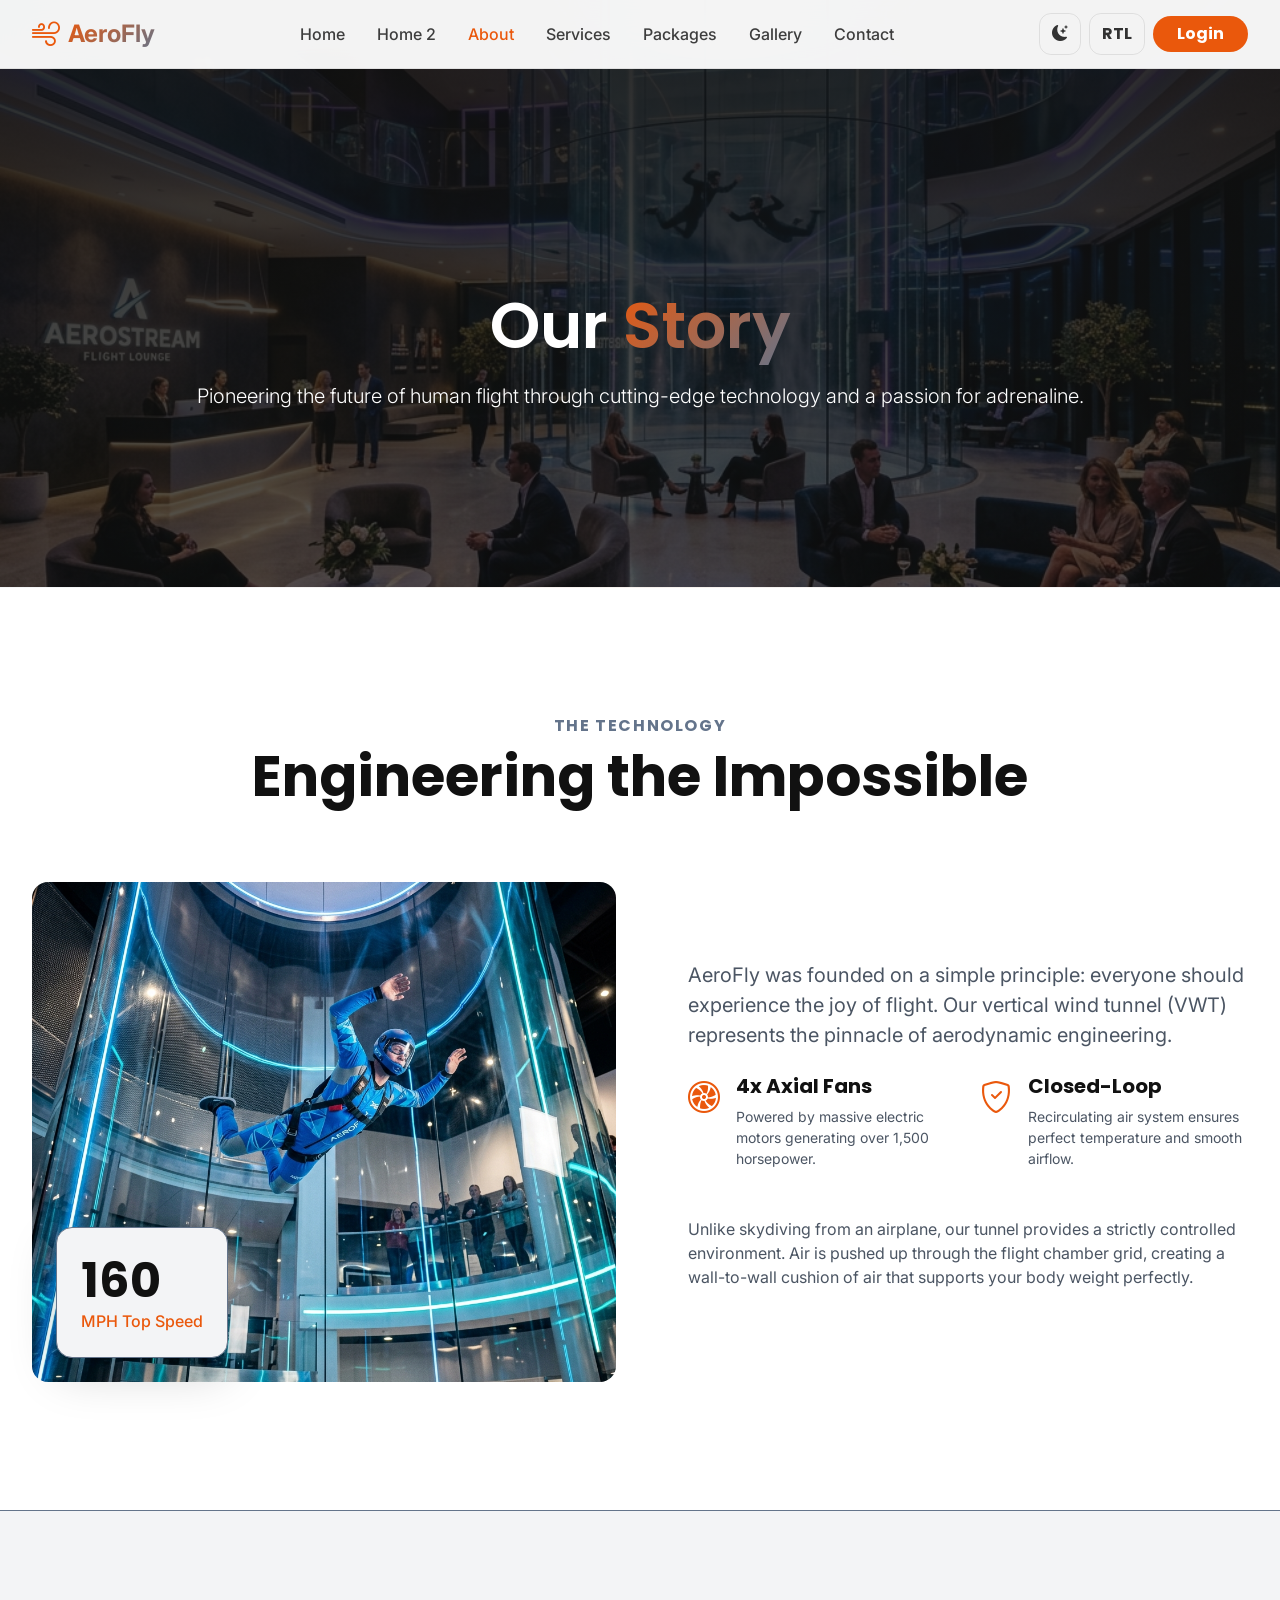
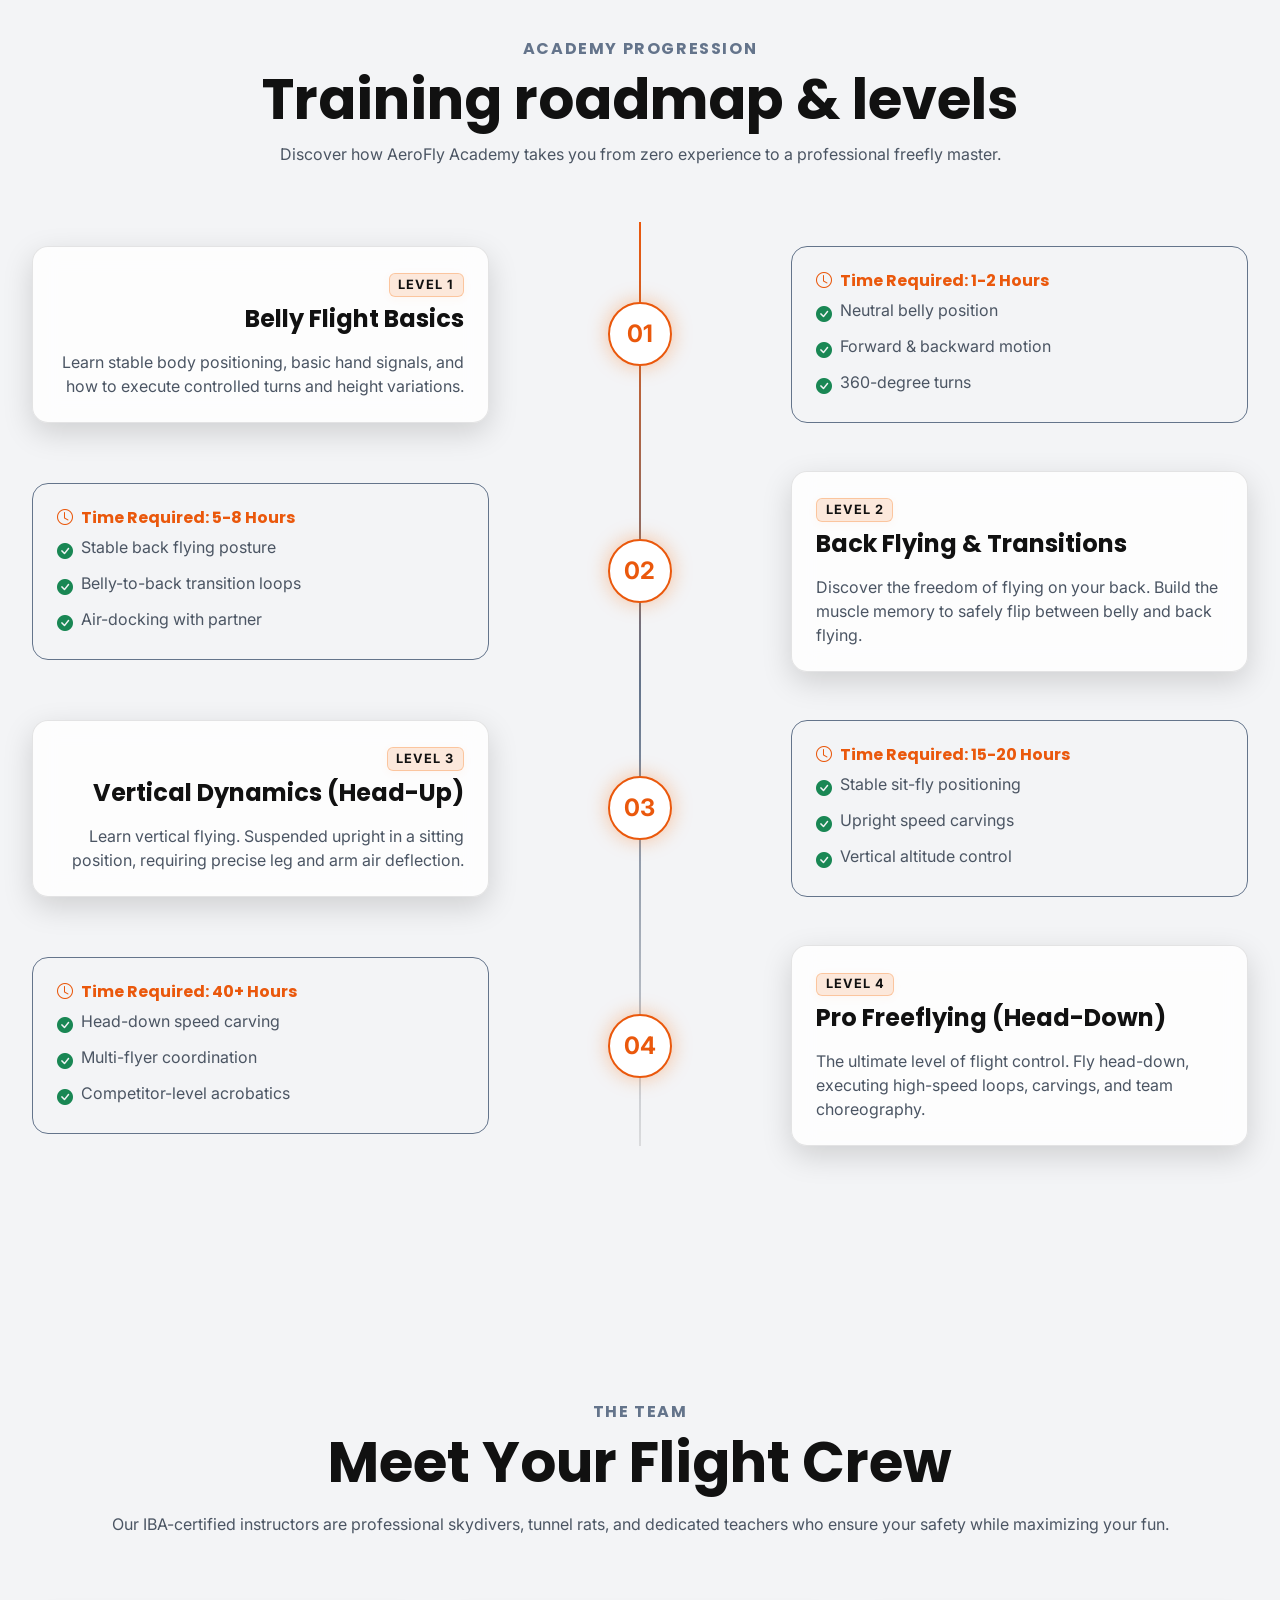
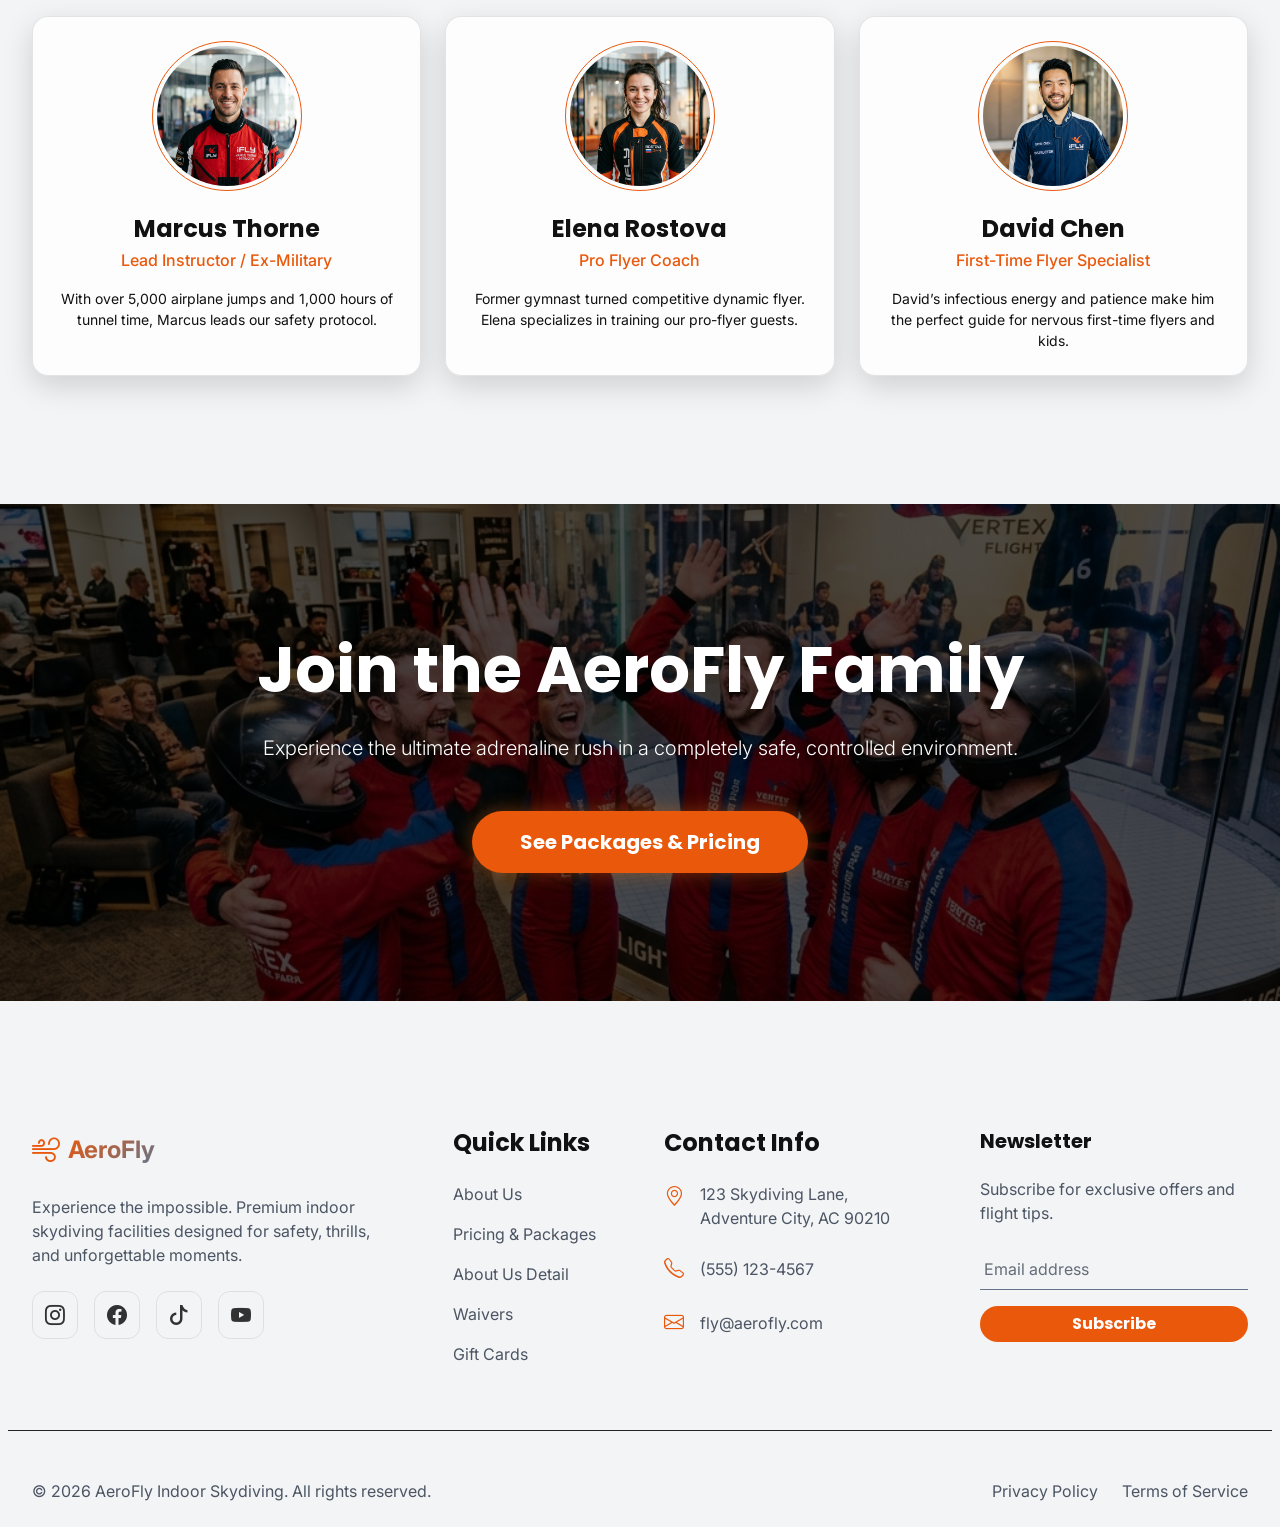
==== commit c007d78d: "first10Okay3" ====
--- a/about.html
+++ b/about.html
@@ -4,9 +4,9 @@
     <!-- Immediate Theme & Direction Initialization to prevent Flash/Layout Shift -->
     <script>
         (function() {
-            const savedTheme = localStorage.getItem('theme') || 'light';
+            const savedTheme = sessionStorage.getItem('theme') || 'light';
             document.documentElement.setAttribute('data-theme', savedTheme);
-            const savedDir = localStorage.getItem('dir');
+            const savedDir = sessionStorage.getItem('dir');
             if (savedDir === 'rtl') {
                 document.documentElement.setAttribute('dir', 'rtl');
             } else {
@@ -50,7 +50,7 @@
                 <button id="theme-toggle" class="btn btn-icon me-2" aria-label="Toggle Theme">
                     <i class="bi bi-sun-fill"></i>
                 </button>
-                <button id="rtl-toggle" class="btn btn-icon me-3 fw-bold" aria-label="Toggle RTL">
+                <button id="rtl-toggle" class="btn btn-icon me-2 fw-bold" aria-label="Toggle RTL">
                     RTL
                 </button>
                 <a href="login.html" class="btn btn-primary d-none d-xl-inline-flex px-4 fw-bold">Login</a>
@@ -169,9 +169,9 @@
                         <div class="p-4 bg-dark rounded-4 border border-secondary">
                             <h6 class="text-primary fw-bold mb-2"><i class="bi bi-clock me-2"></i>Time Required: 1-2 Hours</h6>
                             <ul class="list-unstyled mb-0 text-light-muted">
-                                <li><i class="bi bi-check-circle-fill text-success me-2"></i>Neutral belly position</li>
-                                <li><i class="bi bi-check-circle-fill text-success me-2"></i>Forward & backward motion</li>
-                                <li><i class="bi bi-check-circle-fill text-success me-2"></i>360-degree turns</li>
+                                <li class="d-flex align-items-start mb-2"><i class="bi bi-check-circle-fill text-success me-2 mt-1"></i><span>Neutral belly position</span></li>
+                                <li class="d-flex align-items-start mb-2"><i class="bi bi-check-circle-fill text-success me-2 mt-1"></i><span>Forward & backward motion</span></li>
+                                <li class="d-flex align-items-start mb-0"><i class="bi bi-check-circle-fill text-success me-2 mt-1"></i><span>360-degree turns</span></li>
                             </ul>
                         </div>
                     </div>
@@ -193,9 +193,9 @@
                         <div class="p-4 bg-dark rounded-4 border border-secondary text-start">
                             <h6 class="text-primary fw-bold mb-2"><i class="bi bi-clock me-2"></i>Time Required: 5-8 Hours</h6>
                             <ul class="list-unstyled mb-0 text-light-muted">
-                                <li><i class="bi bi-check-circle-fill text-success me-2"></i>Stable back flying posture</li>
-                                <li><i class="bi bi-check-circle-fill text-success me-2"></i>Belly-to-back transition loops</li>
-                                <li><i class="bi bi-check-circle-fill text-success me-2"></i>Air-docking with partner</li>
+                                <li class="d-flex align-items-start mb-2"><i class="bi bi-check-circle-fill text-success me-2 mt-1"></i><span>Stable back flying posture</span></li>
+                                <li class="d-flex align-items-start mb-2"><i class="bi bi-check-circle-fill text-success me-2 mt-1"></i><span>Belly-to-back transition loops</span></li>
+                                <li class="d-flex align-items-start mb-0"><i class="bi bi-check-circle-fill text-success me-2 mt-1"></i><span>Air-docking with partner</span></li>
                             </ul>
                         </div>
                     </div>
@@ -217,9 +217,9 @@
                         <div class="p-4 bg-dark rounded-4 border border-secondary">
                             <h6 class="text-primary fw-bold mb-2"><i class="bi bi-clock me-2"></i>Time Required: 15-20 Hours</h6>
                             <ul class="list-unstyled mb-0 text-light-muted">
-                                <li><i class="bi bi-check-circle-fill text-success me-2"></i>Stable sit-fly positioning</li>
-                                <li><i class="bi bi-check-circle-fill text-success me-2"></i>Upright speed carvings</li>
-                                <li><i class="bi bi-check-circle-fill text-success me-2"></i>Vertical altitude control</li>
+                                <li class="d-flex align-items-start mb-2"><i class="bi bi-check-circle-fill text-success me-2 mt-1"></i><span>Stable sit-fly positioning</span></li>
+                                <li class="d-flex align-items-start mb-2"><i class="bi bi-check-circle-fill text-success me-2 mt-1"></i><span>Upright speed carvings</span></li>
+                                <li class="d-flex align-items-start mb-0"><i class="bi bi-check-circle-fill text-success me-2 mt-1"></i><span>Vertical altitude control</span></li>
                             </ul>
                         </div>
                     </div>
@@ -241,9 +241,9 @@
                         <div class="p-4 bg-dark rounded-4 border border-secondary text-start">
                             <h6 class="text-primary fw-bold mb-2"><i class="bi bi-clock me-2"></i>Time Required: 40+ Hours</h6>
                             <ul class="list-unstyled mb-0 text-light-muted">
-                                <li><i class="bi bi-check-circle-fill text-success me-2"></i>Head-down speed carving</li>
-                                <li><i class="bi bi-check-circle-fill text-success me-2"></i>Multi-flyer coordination</li>
-                                <li><i class="bi bi-check-circle-fill text-success me-2"></i>Competitor-level acrobatics</li>
+                                <li class="d-flex align-items-start mb-2"><i class="bi bi-check-circle-fill text-success me-2 mt-1"></i><span>Head-down speed carving</span></li>
+                                <li class="d-flex align-items-start mb-2"><i class="bi bi-check-circle-fill text-success me-2 mt-1"></i><span>Multi-flyer coordination</span></li>
+                                <li class="d-flex align-items-start mb-0"><i class="bi bi-check-circle-fill text-success me-2 mt-1"></i><span>Competitor-level acrobatics</span></li>
                             </ul>
                         </div>
                     </div>
--- a/assets/css/style.css
+++ b/assets/css/style.css
@@ -79,9 +79,13 @@
     transition: background-color 0.3s ease, color 0.3s ease;
 }
 
-section,
+section {
+    max-width: 100%;
+    overflow-wrap: break-word;
+    word-wrap: break-word;
+}
+
 .row {
-    max-width: 100%;
     overflow-wrap: break-word;
     word-wrap: break-word;
 }
@@ -190,10 +194,26 @@
     padding-bottom: 5rem;
 }
 
+.pt-10 {
+    padding-top: 5rem !important;
+}
+
+.pb-10 {
+    padding-bottom: 5rem !important;
+}
+
 @media (min-width: 992px) {
     .py-10 {
         padding-top: 8rem;
         padding-bottom: 8rem;
+    }
+    
+    .pt-10 {
+        padding-top: 8rem !important;
+    }
+    
+    .pb-10 {
+        padding-bottom: 8rem !important;
     }
 }
 
@@ -742,7 +762,6 @@
 html[dir="rtl"] h4,
 html[dir="rtl"] h5,
 html[dir="rtl"] h6,
-html[dir="rtl"] li,
 html[dir="rtl"] a:not(.btn-icon),
 html[dir="rtl"] span:not(.bi):not(.navbar-toggler-icon):not(.brand-icon) {
     direction: ltr;
@@ -821,8 +840,8 @@
     transform: translateX(-15px);
 }
 
-html[dir="rtl"] .video-overlay {
-    background: linear-gradient(-90deg, rgba(17, 17, 17, 0.95) 0%, rgba(17, 17, 17, 0.8) 50%, rgba(17, 17, 17, 0.4) 100%);
+html[dir="rtl"] .hero-video-wrapper .video-overlay {
+    background: linear-gradient(270deg, rgba(17, 17, 17, 0.95) 0%, rgba(17, 17, 17, 0.8) 50%, rgba(17, 17, 17, 0.4) 100%) !important;
 }
 
 /* Hide hamburger toggler on desktop globally */
@@ -1475,6 +1494,50 @@
     background-color: var(--bg-main) !important;
     border-color: var(--primary) !important;
     color: var(--text-main) !important;
+}
+
+[data-theme="light"] .pricing-card:not(.popular-card) {
+    background-color: var(--bg-secondary) !important;
+    border-color: var(--border-color) !important;
+    color: var(--text-main) !important;
+}
+
+[data-theme="light"] .pricing-card:not(.popular-card) h4,
+[data-theme="light"] .pricing-card:not(.popular-card) .pricing-price span,
+[data-theme="light"] .pricing-card:not(.popular-card) .pricing-price,
+[data-theme="light"] .pricing-card:not(.popular-card) ul li span {
+    color: var(--text-main) !important;
+}
+
+[data-theme="light"] .pricing-card:not(.popular-card) .text-light-muted {
+    color: var(--text-muted) !important;
+}
+
+[data-theme="light"] .pricing-card:not(.popular-card) .btn-outline-light {
+    border-color: var(--primary) !important;
+    color: var(--primary) !important;
+    background-color: transparent !important;
+}
+
+[data-theme="light"] .pricing-card:not(.popular-card) .btn-outline-light:hover {
+    background-color: var(--primary) !important;
+    color: #ffffff !important;
+    border-color: var(--primary) !important;
+}
+
+/* Light theme video card visibility fixes */
+[data-theme="light"] .video-card.card {
+    background-color: var(--bg-main) !important;
+    border-color: var(--border-color) !important;
+}
+
+[data-theme="light"] .video-card.card h4 {
+    color: var(--text-main) !important;
+}
+
+[data-theme="light"] .video-card.card p,
+[data-theme="light"] .video-card.card span:not(.badge) {
+    color: var(--text-muted) !important;
 }
 
 [data-theme="light"] .page-hero h1:not(.text-primary):not(.text-accent):not(.text-gradient):not(.badge):not(.step-num),
@@ -1918,33 +1981,30 @@
         margin-top: 3rem !important;
     }
 
-    /* Service cards: center content on mobile */
+    /* Service cards: keep start alignment on mobile */
     .service-card .p-5,
     .service-card .p-4 {
-        text-align: center;
+        text-align: start !important;
     }
 
     .service-card .icon-circle,
-    .service-card .d-inline-flex {
-        margin-left: auto !important;
-        margin-right: auto !important;
-    }
-
-    /* Center all glass-card, bg-dark card content on mobile */
+    .glass-card.text-center .icon-circle {
+        margin-inline-start: 0 !important;
+        margin-inline-end: auto !important;
+    }
+
+    /* Center all process-card, physics-card content on mobile but keep others start aligned */
     .process-card,
     .physics-card,
     .feature-icon-card,
     .team-card,
-    .pricing-card .card-body,
-    .gear-item-card {
+    .pricing-card .card-body {
         text-align: center;
     }
 
-    /* Stack and center gear explorer cards on mobile view */
-    .gear-item-card {
-        flex-direction: column !important;
-        justify-content: center !important;
-        gap: 1rem !important;
+    /* Left-align glass-cards text on mobile */
+    .glass-card.text-center {
+        text-align: start !important;
     }
 
     /* Center icon circles on mobile */
@@ -2043,14 +2103,20 @@
     }
 
     /* Location cards centering */
+    .col-md-6 .glass-card .p-4,
+    .col-lg-4 .glass-card .p-4,
     .col-md-4 .glass-card .p-4 {
         text-align: center;
     }
 
+    .col-md-6 .glass-card .d-inline-flex.flex-column,
+    .col-lg-4 .glass-card .d-inline-flex.flex-column,
     .col-md-4 .glass-card .d-inline-flex.flex-column {
         align-items: center !important;
     }
 
+    .col-md-6 .glass-card .d-inline-flex .d-flex.align-items-start,
+    .col-lg-4 .glass-card .d-inline-flex .d-flex.align-items-start,
     .col-md-4 .glass-card .d-inline-flex .d-flex.align-items-start {
         justify-content: center;
     }
@@ -2126,10 +2192,6 @@
     .timeline-roadmap .p-4.bg-dark {
         text-align: center;
     }
-
-    .timeline-roadmap .list-unstyled li {
-        justify-content: center;
-    }
 }
 
 @media (max-width: 767px) {
@@ -2171,6 +2233,7 @@
 }
 
 html[dir="rtl"] body {
+    direction: rtl !important;
     overflow-x: clip !important;
     max-width: 100vw;
     text-align: right;
@@ -2184,12 +2247,12 @@
 /* Custom overrides for .g-5 globally to match devtools configuration */
 .g-5,
 .gy-5 {
-    --bs-gutter-y: 0rem !important;
+    --bs-gutter-y: 3rem !important;
 }
 
 .g-5,
 .gx-5 {
-    --bs-gutter-x: 0rem !important;
+    --bs-gutter-x: 3rem !important;
 }
 
 /* Container padding handled globally with logical properties */
@@ -2235,29 +2298,37 @@
 html[dir="rtl"] footer .list-unstyled li.d-flex,
 html[dir="rtl"] .col-lg-5.reveal-right .d-flex.align-items-start,
 html[dir="rtl"] .col-lg-3 .list-unstyled li.d-flex {
-    flex-direction: row-reverse;
+    flex-direction: row !important;
 }
 
 /* About page: feature list icon + text reversal */
 html[dir="rtl"] #about .list-unstyled li.d-flex,
+html[dir="rtl"] .col-lg-6 .d-flex.align-items-start,
+html[dir="rtl"] .col-lg-5 .d-flex.align-items-start,
+html[dir="rtl"] .col-md-6 .d-flex.align-items-start,
+html[dir="rtl"] .col-sm-6 .d-flex.align-items-start,
 html[dir="rtl"] .col-lg-6.ps-lg-5.reveal-right .d-flex.align-items-start,
 html[dir="rtl"] .col-lg-6.reveal-right .d-flex.align-items-start {
-    flex-direction: row-reverse;
+    flex-direction: row !important;
+    text-align: right !important;
 }
 
 /* Safety section checkmark list reversal */
 html[dir="rtl"] #safety .list-unstyled li.d-flex {
-    flex-direction: row-reverse;
+    flex-direction: row !important;
 }
 
 /* Pricing feature list reversal */
 html[dir="rtl"] .pricing-card .list-unstyled li.d-flex {
-    flex-direction: row-reverse;
+    flex-direction: row !important;
 }
 
 /* Contact location cards */
-html[dir="rtl"] .col-md-4 .glass-card .d-flex.align-items-start {
-    flex-direction: row-reverse;
+html[dir="rtl"] .col-md-6 .glass-card .d-flex.align-items-start,
+html[dir="rtl"] .col-lg-4 .glass-card .d-flex.align-items-start,
+html[dir="rtl"] .col-md-4 .glass-card .d-flex.align-items-start,
+html[dir="rtl"] .glass-card .d-inline-flex.flex-column .d-flex.align-items-start {
+    flex-direction: row !important;
 }
 
 /* FAQ accordion button — text right, chevron left in RTL */
@@ -2349,14 +2420,6 @@
 
 /* --- B6. Roadmap timeline fixes in RTL --- */
 @media (min-width: 768px) {
-    html[dir="rtl"] .timeline-roadmap .order-md-1 {
-        order: 3 !important;
-    }
-
-    html[dir="rtl"] .timeline-roadmap .order-md-3 {
-        order: 1 !important;
-    }
-
     html[dir="rtl"] .timeline-roadmap .text-md-end {
         text-align: left !important;
     }
@@ -2478,8 +2541,29 @@
 }
 
 html[dir="rtl"] .col-lg-6.ps-lg-5 {
-    padding-left: 0 !important;
+    padding-left: 1.5rem !important;
     padding-right: 3rem !important;
+}
+
+/* Prevent column clipping in RTL mode due to utility overrides resetting gutters */
+html[dir="rtl"] [class*="col-"].ps-lg-5,
+html[dir="rtl"] [class*="col-"].ps-5 {
+    padding-left: 1.5rem !important;
+}
+
+html[dir="rtl"] [class*="col-"].pe-lg-5,
+html[dir="rtl"] [class*="col-"].pe-5 {
+    padding-right: 1.5rem !important;
+}
+
+html[dir="rtl"] [class*="col-"].ps-lg-4,
+html[dir="rtl"] [class*="col-"].ps-4 {
+    padding-left: 1.5rem !important;
+}
+
+html[dir="rtl"] [class*="col-"].pe-lg-4,
+html[dir="rtl"] [class*="col-"].pe-4 {
+    padding-right: 1.5rem !important;
 }
 
 /* --- B12. Gallery page RTL fixes --- */
@@ -2490,8 +2574,8 @@
 
 /* --- B13. Navbar brand icon spacing in RTL --- */
 html[dir="rtl"] .navbar-brand .me-2 {
-    margin-right: 0.5rem !important;
-    margin-left: 0 !important;
+    margin-right: 0 !important;
+    margin-left: 0.5rem !important;
 }
 
 /* --- B14. Login/Signup pages RTL text --- */
@@ -2655,4 +2739,35 @@
     .stat-card {
         padding: 1rem 0.5rem !important;
     }
+}
+
+/* --- E. COMPREHENSIVE RTL POSITION & DROPDOWN FIXES --- */
+html[dir="rtl"] .end-0 {
+    left: 0 !important;
+    right: auto !important;
+}
+
+html[dir="rtl"] .start-0 {
+    right: 0 !important;
+    left: auto !important;
+}
+
+html[dir="rtl"] .form-select {
+    background-position: left 0.75rem center !important;
+    padding-left: 2.25rem !important;
+    padding-right: 1.5rem !important;
+}
+
+/* --- F. MOBILE PACKAGES PRICE CENTERING --- */
+@media (max-width: 991px) {
+    .pricing-card .pricing-price {
+        justify-content: center !important;
+    }
+}
+
+/* --- G. SIMULATOR CONTROL RTL ICON SPACING --- */
+html[dir="rtl"] .simulator-panel h4 .bi,
+html[dir="rtl"] .telemetry-panel h4 .bi {
+    margin-right: 0.5rem !important;
+    margin-left: 0 !important;
 }
